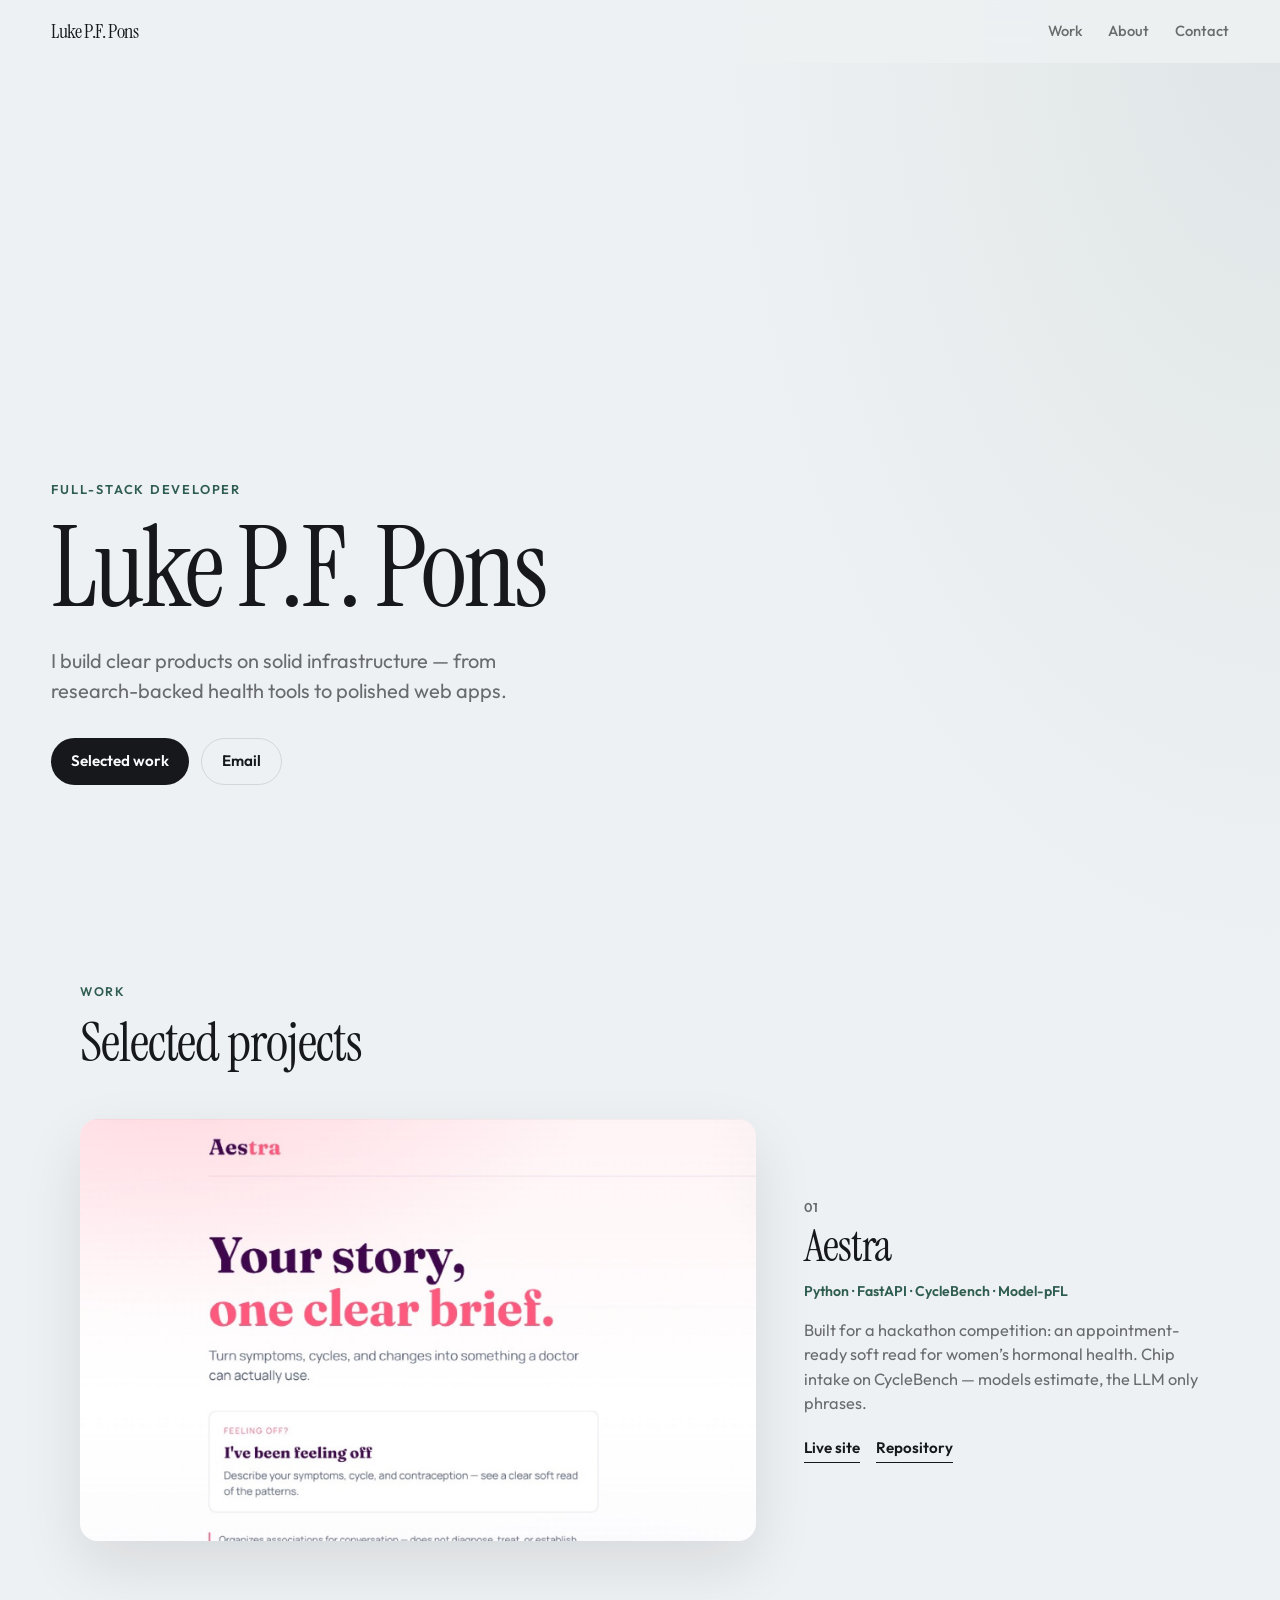
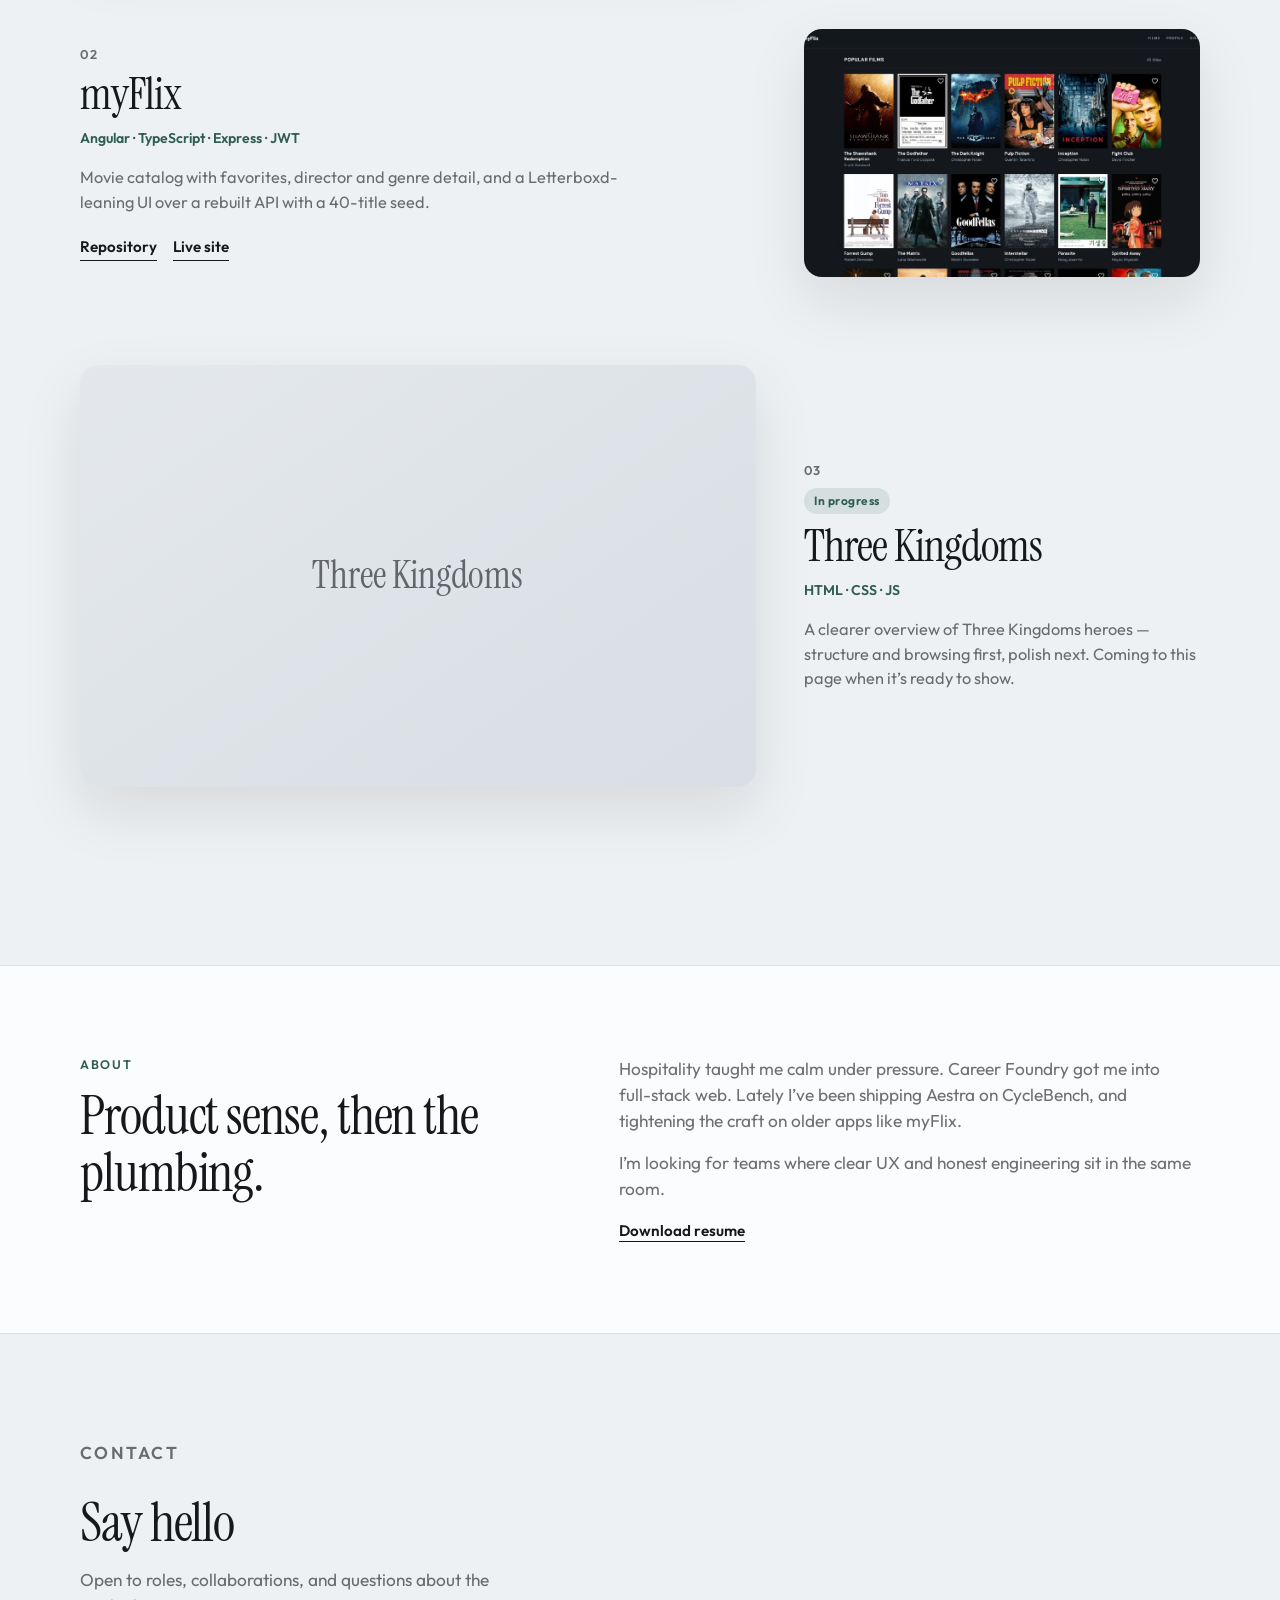
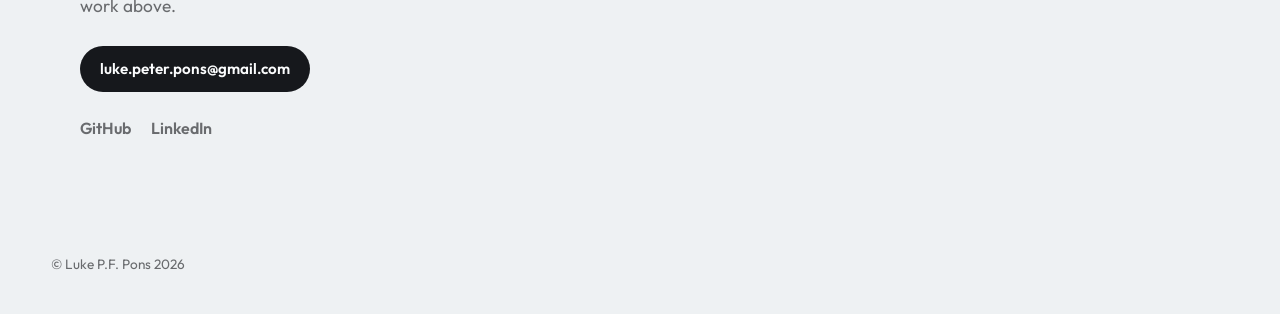
==== index.html @ 55c70a00 "Add link previews, drop private repo link and unused template files" ====
<!DOCTYPE html>
<html lang="en">
<head>
  <meta charset="utf-8" />
  <meta name="viewport" content="width=device-width, initial-scale=1" />
  <meta name="description" content="Luke P.F. Pons — full-stack developer. Selected work including Aestra and myFlix." />
  <meta name="author" content="Luke P.F. Pons" />
  <title>Luke P.F. Pons — Full-stack developer</title>
  <link rel="canonical" href="https://lukeferenc.github.io/myportfolio/" />
  <meta property="og:type" content="website" />
  <meta property="og:url" content="https://lukeferenc.github.io/myportfolio/" />
  <meta property="og:title" content="Luke P.F. Pons — Full-stack developer" />
  <meta property="og:description" content="Clear products on solid infrastructure. Selected work: Aestra and myFlix." />
  <meta property="og:image" content="https://lukeferenc.github.io/myportfolio/assets/img/aestra-home.jpg" />
  <meta name="twitter:card" content="summary_large_image" />
  <link rel="icon" type="image/svg+xml" href="assets/favicon.svg" />
  <link rel="preconnect" href="https://fonts.googleapis.com" />
  <link rel="preconnect" href="https://fonts.gstatic.com" crossorigin />
  <link href="https://fonts.googleapis.com/css2?family=Instrument+Serif:ital@0;1&family=Outfit:wght@400;500;600;700&display=swap" rel="stylesheet" />
  <link rel="stylesheet" href="css/site.css" />
</head>
<body>
  <a class="skip" href="#work">Skip to work</a>

  <header class="site-header">
    <a class="logo" href="#top">Luke P.F. Pons</a>
    <nav class="nav" aria-label="Primary">
      <a href="#work">Work</a>
      <a href="#about">About</a>
      <a href="#contact">Contact</a>
    </nav>
  </header>

  <main id="top">
    <section class="hero reveal">
      <p class="hero__eyebrow">Full-stack developer</p>
      <h1 class="hero__name">Luke P.F. Pons</h1>
      <p class="hero__lede">
        I build clear products on solid infrastructure —
        from research-backed health tools to polished web apps.
      </p>
      <div class="hero__actions">
        <a class="btn btn--solid" href="#work">Selected work</a>
        <a class="btn btn--ghost" href="mailto:luke.peter.pons@gmail.com">Email</a>
      </div>
    </section>

    <section class="work" id="work">
      <div class="section-head reveal">
        <p class="eyebrow">Work</p>
        <h2>Selected projects</h2>
      </div>

      <article class="project reveal" id="aestra">
        <a class="project__media" href="https://aestra-nw6b.onrender.com/" target="_blank" rel="noopener noreferrer">
          <img src="assets/img/aestra-home.jpg?v=3" alt="Aestra home — your story, one clear brief" width="1200" height="750" loading="lazy" decoding="async" />
        </a>
        <div class="project__body">
          <p class="project__index">01</p>
          <h3>Aestra</h3>
          <p class="project__stack">Python · FastAPI · CycleBench · Model-pFL</p>
          <p class="project__text">
            Built for a hackathon competition: an appointment-ready soft read
            for women’s hormonal health. Chip intake on CycleBench —
            models estimate, the LLM only phrases.
          </p>
          <div class="project__links">
            <a href="https://aestra-nw6b.onrender.com/" target="_blank" rel="noopener noreferrer">Live site</a>
            <a href="https://github.com/lukeferenc/Aestra" target="_blank" rel="noopener noreferrer">Repository</a>
          </div>
        </div>
      </article>

      <article class="project project--flip reveal" id="myflix">
        <a class="project__media" href="https://lukeferenc.github.io/myFlix-Angular-client2/" target="_blank" rel="noopener noreferrer">
          <img src="assets/img/myflix.png?v=4" alt="myFlix film catalog with poster grid" width="1200" height="750" loading="lazy" decoding="async" />
        </a>
        <div class="project__body">
          <p class="project__index">02</p>
          <h3>myFlix</h3>
          <p class="project__stack">Angular · TypeScript · Express · JWT</p>
          <p class="project__text">
            Movie catalog with favorites, director and genre detail, and a
            Letterboxd-leaning UI over a rebuilt API with a 40-title seed.
          </p>
          <div class="project__links">
            <a href="https://github.com/lukeferenc/myFlix-Angular-client2" target="_blank" rel="noopener noreferrer">Repository</a>
            <a href="https://lukeferenc.github.io/myFlix-Angular-client2/" target="_blank" rel="noopener noreferrer">Live site</a>
          </div>
        </div>
      </article>

      <article class="project reveal project--wip" id="threekingdoms">
        <div class="project__media project__media--placeholder" aria-hidden="true">
          <span>Three Kingdoms</span>
        </div>
        <div class="project__body">
          <p class="project__index">03</p>
          <p class="pill">In progress</p>
          <h3>Three Kingdoms</h3>
          <p class="project__stack">HTML · CSS · JS</p>
          <p class="project__text">
            A clearer overview of Three Kingdoms heroes — structure and browsing first,
            polish next. Coming to this page when it’s ready to show.
          </p>
        </div>
      </article>
    </section>

    <section class="about" id="about">
      <div class="about__grid reveal">
        <div>
          <p class="eyebrow">About</p>
          <h2>Product sense, then the plumbing.</h2>
        </div>
        <div class="about__copy">
          <p>
            Hospitality taught me calm under pressure. Career Foundry got me into full-stack web.
            Lately I’ve been shipping Aestra on CycleBench, and tightening the craft on older apps like myFlix.
          </p>
          <p>
            I’m looking for teams where clear UX and honest engineering sit in the same room.
          </p>
          <a class="text-link" href="assets/Resume.pdf" download="Luke-Pons-Resume.pdf">Download resume</a>
        </div>
      </div>
    </section>

    <section class="contact" id="contact">
      <div class="contact__inner reveal">
        <p class="eyebrow">Contact</p>
        <h2>Say hello</h2>
        <p>Open to roles, collaborations, and questions about the work above.</p>
        <a class="btn btn--solid" href="mailto:luke.peter.pons@gmail.com">luke.peter.pons@gmail.com</a>
        <div class="contact__social">
          <a href="https://github.com/lukeferenc" target="_blank" rel="noopener noreferrer">GitHub</a>
          <a href="https://www.linkedin.com/in/luke-pons-850216206" target="_blank" rel="noopener noreferrer">LinkedIn</a>
        </div>
      </div>
    </section>
  </main>

  <footer class="site-footer">
    <span>© Luke P.F. Pons 2026</span>
  </footer>

  <script src="js/site.js"></script>
</body>
</html>
---- css/site.css ----
:root {
  --bg: #eef1f3;
  --bg-deep: #e4e8ec;
  --ink: #16181c;
  --muted: rgba(22, 24, 28, 0.62);
  --line: rgba(22, 24, 28, 0.12);
  --accent: #2f5d50;
  --accent-soft: rgba(47, 93, 80, 0.12);
  --white: #fbfcfd;
  --shadow: 0 24px 60px rgba(22, 24, 28, 0.1);
  --font-display: "Instrument Serif", Georgia, serif;
  --font-body: "Outfit", system-ui, sans-serif;
  --pad: clamp(1.25rem, 4vw, 3.5rem);
  --max: 1120px;
  --ease: cubic-bezier(0.22, 1, 0.36, 1);
}

*,
*::before,
*::after {
  box-sizing: border-box;
}

html {
  scroll-behavior: smooth;
}

body {
  margin: 0;
  font-family: var(--font-body);
  color: var(--ink);
  background:
    radial-gradient(ellipse 80% 50% at 100% 0%, rgba(47, 93, 80, 0.08), transparent 55%),
    var(--bg);
  line-height: 1.5;
  -webkit-font-smoothing: antialiased;
}

img {
  max-width: 100%;
  display: block;
}

a {
  color: inherit;
}

.skip {
  position: absolute;
  left: -999px;
  top: 0;
  background: var(--ink);
  color: var(--white);
  padding: 0.5rem 0.75rem;
  z-index: 100;
}

.skip:focus {
  left: 0.75rem;
  top: 0.75rem;
}

.site-header {
  position: sticky;
  top: 0;
  z-index: 50;
  display: flex;
  align-items: center;
  justify-content: space-between;
  gap: 1rem;
  padding: 1rem var(--pad);
  background: color-mix(in srgb, var(--bg) 86%, transparent);
  backdrop-filter: blur(12px);
  border-bottom: 1px solid transparent;
  transition: border-color 0.3s var(--ease);
}

.site-header.is-scrolled {
  border-bottom-color: var(--line);
}

.logo {
  font-family: var(--font-display);
  font-size: 1.25rem;
  text-decoration: none;
  letter-spacing: -0.02em;
}

.nav {
  display: flex;
  gap: clamp(0.9rem, 2.5vw, 1.6rem);
}

.nav a {
  text-decoration: none;
  font-size: 0.92rem;
  font-weight: 500;
  color: var(--muted);
  transition: color 0.2s ease;
}

.nav a:hover {
  color: var(--ink);
}

.hero {
  min-height: calc(100vh - 70px);
  display: flex;
  flex-direction: column;
  justify-content: flex-end;
  padding: 4rem var(--pad) clamp(4rem, 12vh, 7rem);
  max-width: calc(var(--max) + 2 * var(--pad));
}

.eyebrow {
  margin: 0 0 0.75rem;
  font-size: 0.78rem;
  font-weight: 600;
  letter-spacing: 0.14em;
  text-transform: uppercase;
  color: var(--accent);
}

.hero__eyebrow {
  margin: 0 0 1rem;
  font-size: 0.8rem;
  font-weight: 600;
  letter-spacing: 0.14em;
  text-transform: uppercase;
  color: var(--accent);
}

.hero__name {
  margin: 0;
  font-family: var(--font-display);
  font-weight: 400;
  font-size: clamp(3.4rem, 11vw, 7rem);
  line-height: 0.95;
  letter-spacing: -0.03em;
}

.hero__lede {
  margin: 1.5rem 0 0;
  max-width: 32rem;
  font-size: clamp(1.05rem, 2.2vw, 1.25rem);
  color: var(--muted);
}

.hero__actions {
  display: flex;
  flex-wrap: wrap;
  gap: 0.75rem;
  margin-top: 2rem;
}

.btn {
  display: inline-flex;
  align-items: center;
  justify-content: center;
  min-height: 2.75rem;
  padding: 0.7rem 1.25rem;
  border-radius: 999px;
  text-decoration: none;
  font-size: 0.95rem;
  font-weight: 600;
  transition: transform 0.25s var(--ease), background 0.25s ease, color 0.25s ease, border-color 0.25s ease;
}

.btn:hover {
  transform: translateY(-2px);
}

.btn--solid {
  background: var(--ink);
  color: var(--white);
}

.btn--solid:hover {
  background: var(--accent);
}

.btn--ghost {
  border: 1px solid var(--line);
  background: transparent;
  color: var(--ink);
}

.btn--ghost:hover {
  border-color: var(--ink);
}

.work,
.about,
.contact {
  padding: clamp(4rem, 10vh, 7rem) var(--pad);
}

.section-head {
  max-width: var(--max);
  margin: 0 auto 3rem;
}

.section-head h2,
.about h2,
.contact h2 {
  margin: 0;
  font-family: var(--font-display);
  font-weight: 400;
  font-size: clamp(2.2rem, 5vw, 3.4rem);
  letter-spacing: -0.02em;
  line-height: 1.05;
}

.project {
  max-width: var(--max);
  margin: 0 auto 5.5rem;
  display: grid;
  gap: 1.75rem;
}

@media (min-width: 900px) {
  .project {
    grid-template-columns: 1.45fr 0.85fr;
    align-items: center;
    gap: 3rem;
  }

  .project--flip .project__media {
    order: 2;
  }

  .project--flip .project__body {
    order: 1;
  }
}

.project__media {
  display: block;
  overflow: hidden;
  border-radius: 18px;
  background: var(--bg-deep);
  box-shadow: var(--shadow);
  text-decoration: none;
  aspect-ratio: 16 / 10;
}

.project__media img {
  width: 100%;
  height: 100%;
  display: block;
  object-fit: cover;
  object-position: top center;
  transition: transform 0.7s var(--ease);
}

#aestra .project__media {
  background: #f7f2f4;
}

#aestra .project__media img {
  object-position: center top;
}

#myflix .project__media img {
  object-position: top center;
}

.project__media:hover img {
  transform: scale(1.03);
}

.project__media--placeholder {
  aspect-ratio: 16 / 10;
  display: grid;
  place-items: center;
  background:
    linear-gradient(145deg, var(--bg-deep), #d8dee4);
  color: var(--muted);
  font-family: var(--font-display);
  font-size: clamp(1.6rem, 4vw, 2.4rem);
}

.project__index {
  margin: 0 0 0.4rem;
  font-size: 0.8rem;
  font-weight: 600;
  letter-spacing: 0.12em;
  color: var(--muted);
}

.project__body h3 {
  margin: 0;
  font-family: var(--font-display);
  font-size: clamp(2rem, 4vw, 2.8rem);
  font-weight: 400;
  letter-spacing: -0.02em;
  line-height: 1.05;
}

.project__stack {
  margin: 0.65rem 0 0;
  font-size: 0.88rem;
  font-weight: 600;
  color: var(--accent);
}

.project__text {
  margin: 1rem 0 0;
  color: var(--muted);
  max-width: 34rem;
  font-size: 1.02rem;
}

.project__links {
  display: flex;
  flex-wrap: wrap;
  gap: 1rem;
  margin-top: 1.35rem;
}

.project__links a,
.text-link {
  font-weight: 600;
  font-size: 0.95rem;
  text-decoration: none;
  border-bottom: 1px solid currentColor;
  padding-bottom: 0.1rem;
  color: var(--ink);
  transition: color 0.2s ease;
}

.project__links a:hover,
.text-link:hover {
  color: var(--accent);
}

.pill {
  display: inline-block;
  margin: 0 0 0.55rem;
  padding: 0.25rem 0.65rem;
  border-radius: 999px;
  background: var(--accent-soft);
  color: var(--accent);
  font-size: 0.75rem;
  font-weight: 650;
  letter-spacing: 0.04em;
}

.about {
  background: var(--white);
  border-top: 1px solid var(--line);
  border-bottom: 1px solid var(--line);
}

.about__grid {
  max-width: var(--max);
  margin: 0 auto;
  display: grid;
  gap: 1.75rem;
}

@media (min-width: 800px) {
  .about__grid {
    grid-template-columns: 0.9fr 1.1fr;
    gap: 4rem;
    align-items: start;
  }
}

.about__copy p {
  margin: 0 0 1rem;
  color: var(--muted);
  font-size: 1.08rem;
  max-width: 36rem;
}

.contact__inner {
  max-width: var(--max);
  margin: 0 auto;
}

.contact p {
  margin: 1rem 0 1.75rem;
  color: var(--muted);
  max-width: 28rem;
  font-size: 1.08rem;
}

.contact .btn {
  margin-bottom: 1.5rem;
}

.contact__social {
  display: flex;
  gap: 1.25rem;
}

.contact__social a {
  text-decoration: none;
  font-weight: 600;
  color: var(--muted);
}

.contact__social a:hover {
  color: var(--ink);
}

.site-footer {
  padding: 1.5rem var(--pad) 2.5rem;
  color: var(--muted);
  font-size: 0.85rem;
}

.reveal {
  opacity: 0;
  transform: translateY(22px);
  transition: opacity 0.8s var(--ease), transform 0.8s var(--ease);
}

.reveal.is-in {
  opacity: 1;
  transform: none;
}

@media (prefers-reduced-motion: reduce) {
  html {
    scroll-behavior: auto;
  }

  .reveal {
    opacity: 1;
    transform: none;
    transition: none;
  }

  .btn:hover,
  .project__media img {
    transform: none;
  }
}

@media (max-width: 420px) {
  .site-header {
    padding-inline: 1rem;
  }

  .logo {
    font-size: 1.1rem;
  }

  .nav {
    gap: 0.85rem;
  }

  .nav a {
    font-size: 0.85rem;
  }
}
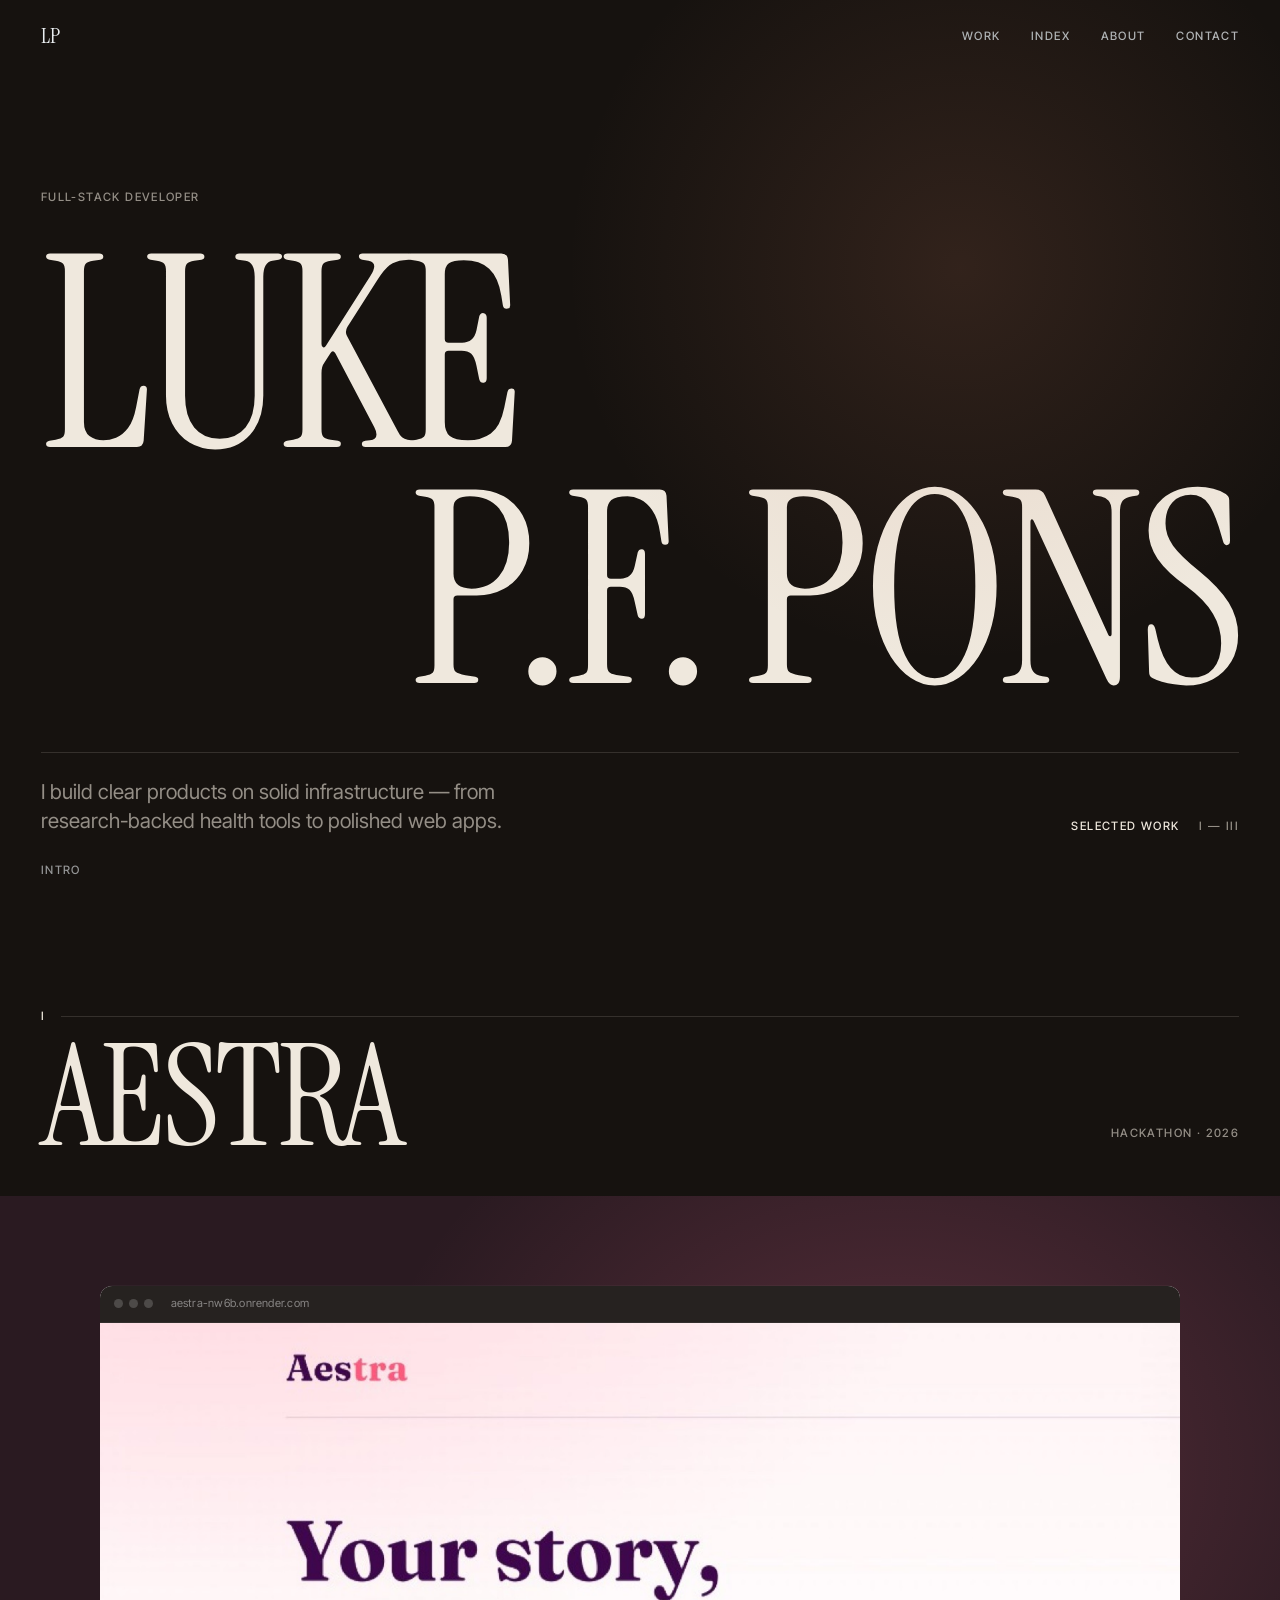
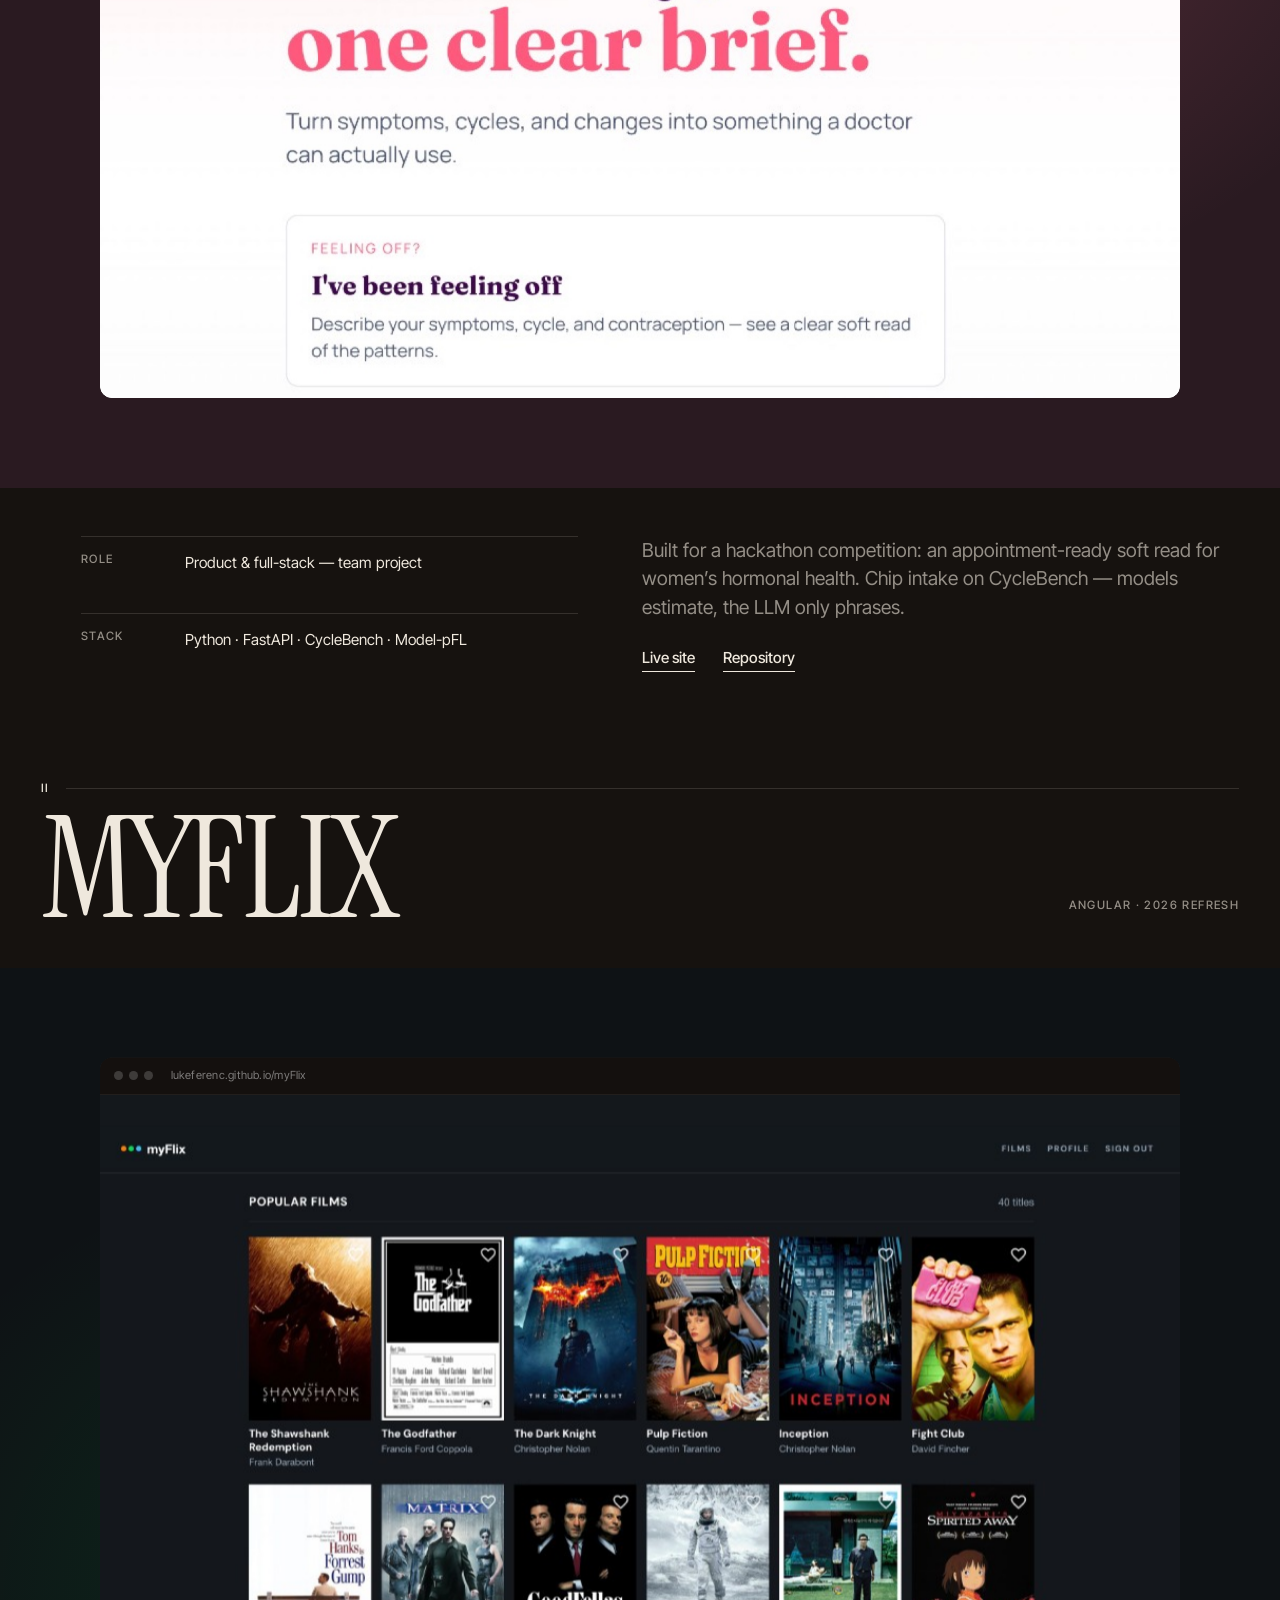
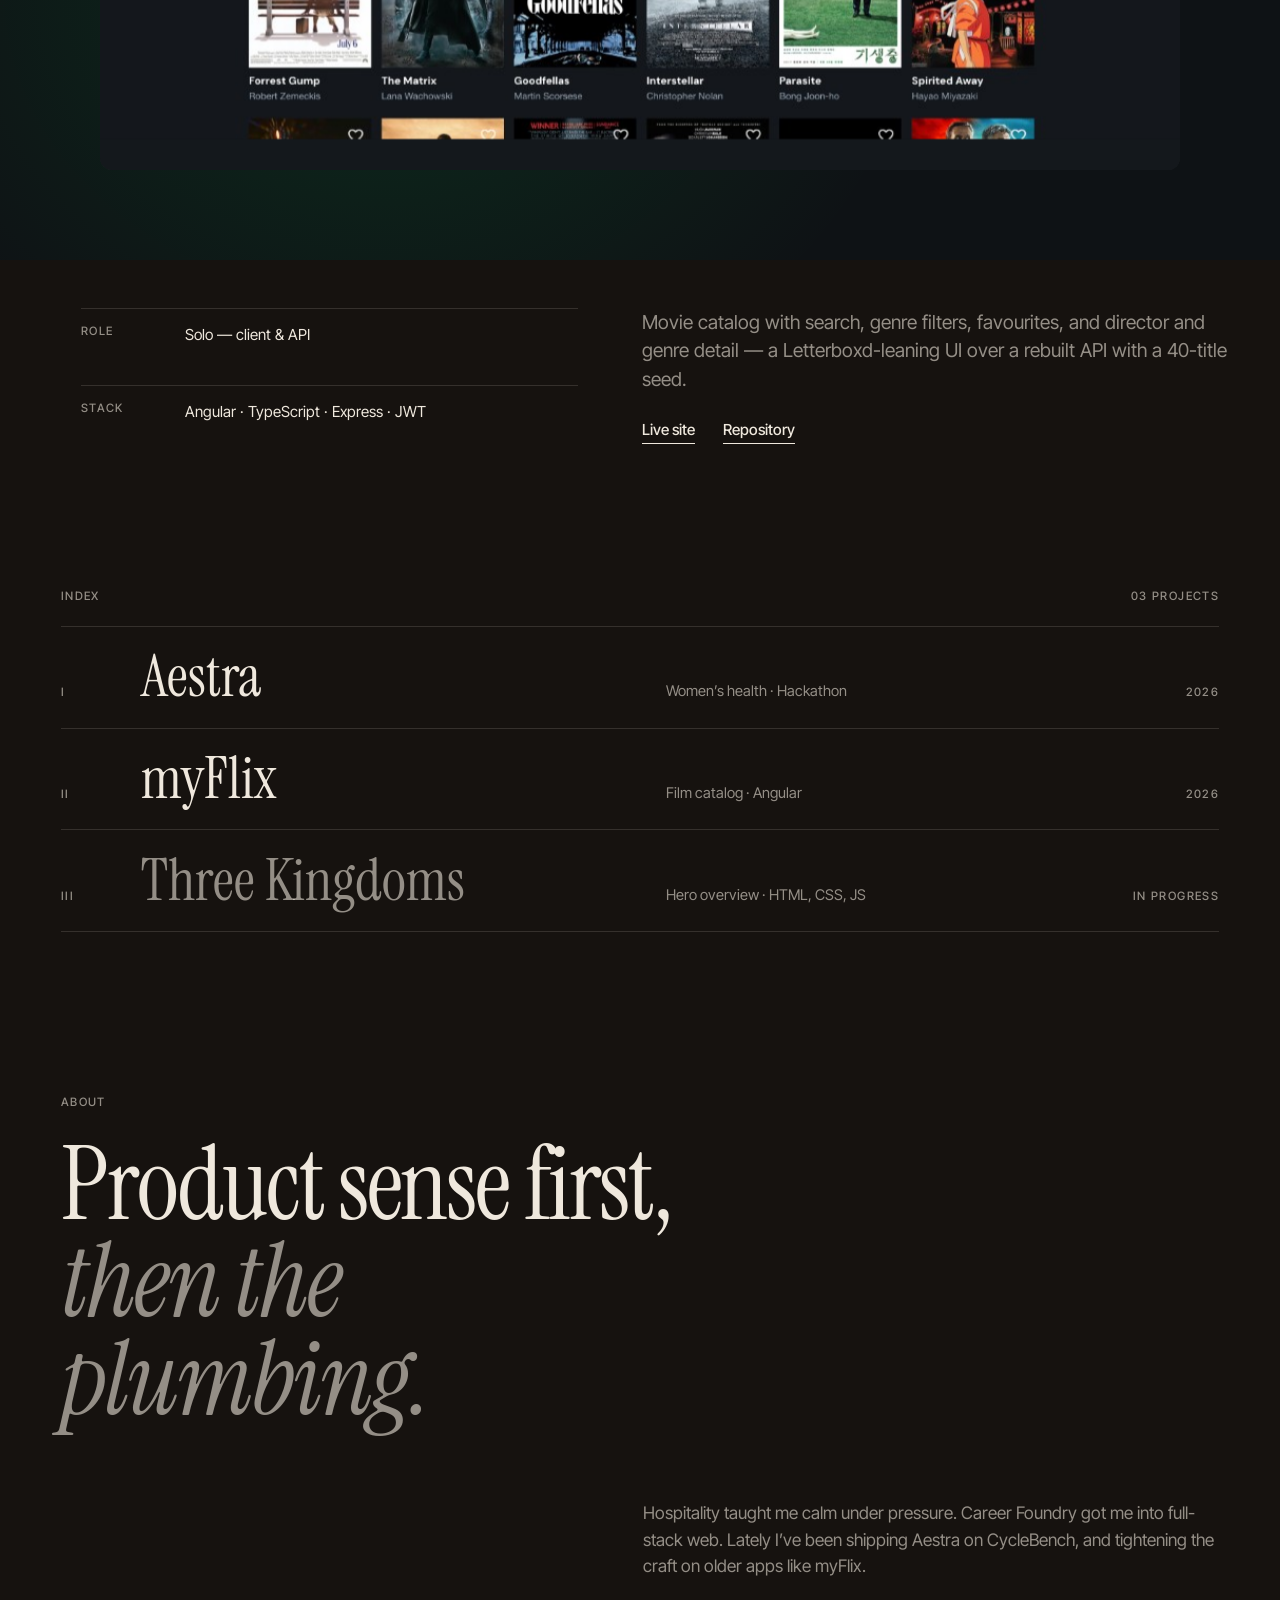
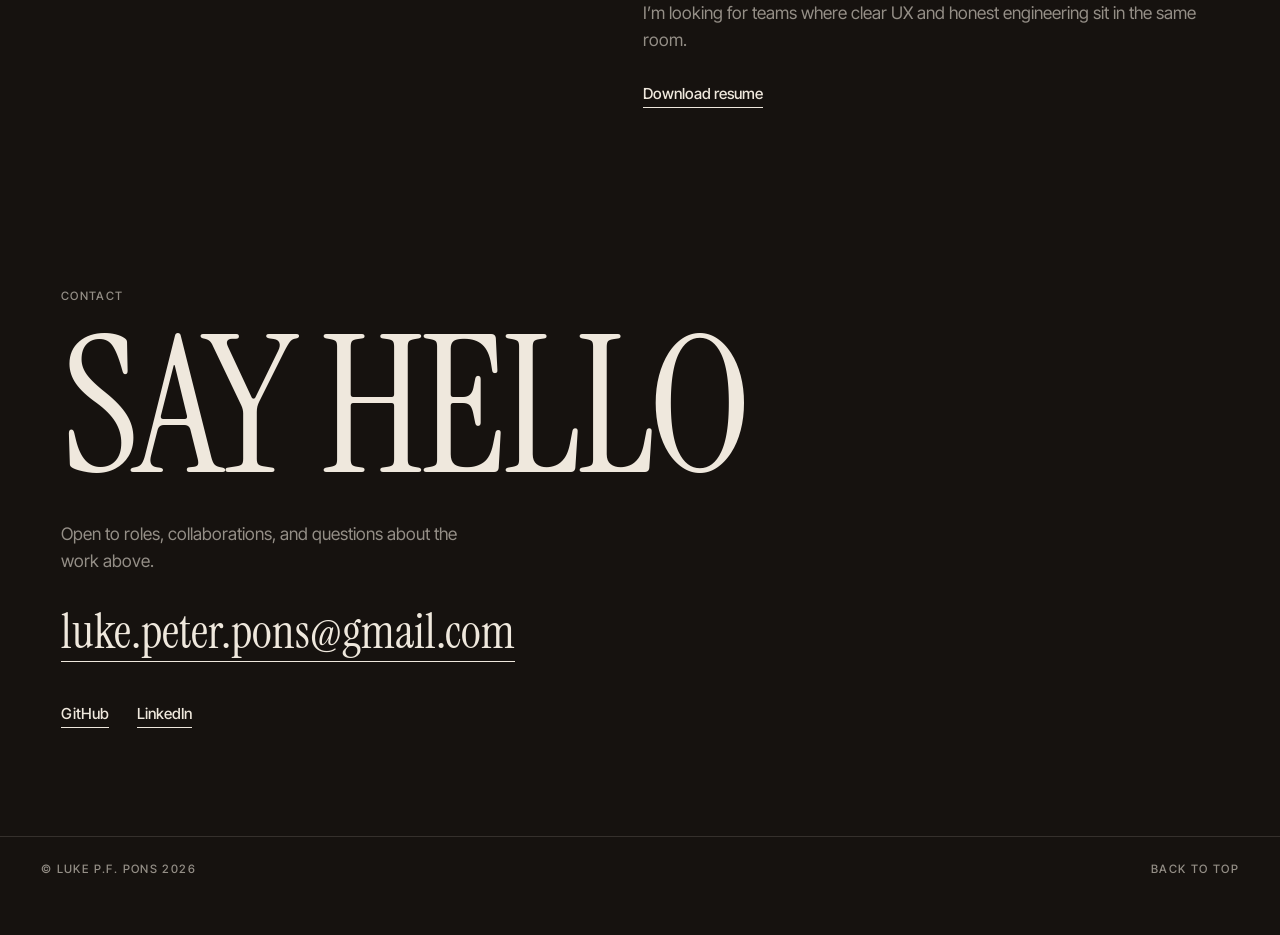
==== commit 71639d1e: "Redesign portfolio: dark editorial layout, full-bleed project panels, index with previews" ====
--- a/index.html
+++ b/index.html
@@ -5,6 +5,7 @@
   <meta name="viewport" content="width=device-width, initial-scale=1" />
   <meta name="description" content="Luke P.F. Pons — full-stack developer. Selected work including Aestra and myFlix." />
   <meta name="author" content="Luke P.F. Pons" />
+  <meta name="theme-color" content="#16120f" />
   <title>Luke P.F. Pons — Full-stack developer</title>
   <link rel="canonical" href="https://lukeferenc.github.io/myportfolio/" />
   <meta property="og:type" content="website" />
@@ -16,134 +17,187 @@
   <link rel="icon" type="image/svg+xml" href="assets/favicon.svg" />
   <link rel="preconnect" href="https://fonts.googleapis.com" />
   <link rel="preconnect" href="https://fonts.gstatic.com" crossorigin />
-  <link href="https://fonts.googleapis.com/css2?family=Instrument+Serif:ital@0;1&family=Outfit:wght@400;500;600;700&display=swap" rel="stylesheet" />
-  <link rel="stylesheet" href="css/site.css" />
+  <link href="https://fonts.googleapis.com/css2?family=Instrument+Serif:ital@0;1&family=Inter+Tight:wght@400;500;600&display=swap" rel="stylesheet" />
+  <link rel="stylesheet" href="css/site.css?v=6" />
+  <script>document.documentElement.classList.add("js");</script>
 </head>
 <body>
   <a class="skip" href="#work">Skip to work</a>
 
-  <header class="site-header">
-    <a class="logo" href="#top">Luke P.F. Pons</a>
-    <nav class="nav" aria-label="Primary">
+  <div class="loader" aria-hidden="true"><span class="loader__line"></span></div>
+
+  <header class="chrome">
+    <a class="chrome__mark" href="#top" aria-label="Luke P.F. Pons — back to top">LP</a>
+    <nav class="chrome__nav" aria-label="Primary">
       <a href="#work">Work</a>
+      <a href="#index">Index</a>
       <a href="#about">About</a>
       <a href="#contact">Contact</a>
     </nav>
   </header>
 
-  <main id="top">
-    <section class="hero reveal">
-      <p class="hero__eyebrow">Full-stack developer</p>
-      <h1 class="hero__name">Luke P.F. Pons</h1>
-      <p class="hero__lede">
-        I build clear products on solid infrastructure —
-        from research-backed health tools to polished web apps.
-      </p>
-      <div class="hero__actions">
-        <a class="btn btn--solid" href="#work">Selected work</a>
-        <a class="btn btn--ghost" href="mailto:luke.peter.pons@gmail.com">Email</a>
-      </div>
-    </section>
-
-    <section class="work" id="work">
-      <div class="section-head reveal">
-        <p class="eyebrow">Work</p>
-        <h2>Selected projects</h2>
-      </div>
-
-      <article class="project reveal" id="aestra">
-        <a class="project__media" href="https://aestra-nw6b.onrender.com/" target="_blank" rel="noopener noreferrer">
-          <img src="assets/img/aestra-home.jpg?v=3" alt="Aestra home — your story, one clear brief" width="1200" height="750" loading="lazy" decoding="async" />
+  <p class="chrome__section" aria-hidden="true"><span data-section-label>Intro</span></p>
+
+  <main>
+    <section class="hero" id="top" data-section="Intro">
+      <p class="hero__kicker label">Full-stack developer</p>
+      <h1 class="hero__title" aria-label="Luke P.F. Pons">
+        <span class="hero__line"><span>Luke</span></span>
+        <span class="hero__line hero__line--right"><span>P.F. Pons</span></span>
+      </h1>
+      <div class="hero__foot">
+        <p class="hero__lede">
+          I build clear products on solid infrastructure — from research-backed
+          health tools to polished web apps.
+        </p>
+        <a class="hero__cue label" href="#work">Selected work <span aria-hidden="true">I — III</span></a>
+      </div>
+    </section>
+
+    <section class="work" id="work" data-section="Work">
+      <article class="case case--aestra" id="aestra">
+        <header class="case__head reveal">
+          <span class="case__num label">I</span>
+          <h2 class="case__title">Aestra</h2>
+          <span class="case__tag label">Hackathon · 2026</span>
+        </header>
+
+        <a class="case__stage" href="https://aestra-nw6b.onrender.com/" target="_blank" rel="noopener noreferrer" data-cursor="Visit live">
+          <div class="case__frame reveal-frame">
+            <div class="case__bar" aria-hidden="true"><i></i><i></i><i></i><span>aestra-nw6b.onrender.com</span></div>
+            <div class="case__shot">
+              <img src="assets/img/aestra-home.jpg?v=3" alt="Aestra home — your story, one clear brief" width="1600" height="1247" loading="lazy" decoding="async" data-parallax />
+            </div>
+          </div>
         </a>
-        <div class="project__body">
-          <p class="project__index">01</p>
-          <h3>Aestra</h3>
-          <p class="project__stack">Python · FastAPI · CycleBench · Model-pFL</p>
-          <p class="project__text">
-            Built for a hackathon competition: an appointment-ready soft read
-            for women’s hormonal health. Chip intake on CycleBench —
-            models estimate, the LLM only phrases.
-          </p>
-          <div class="project__links">
-            <a href="https://aestra-nw6b.onrender.com/" target="_blank" rel="noopener noreferrer">Live site</a>
-            <a href="https://github.com/lukeferenc/Aestra" target="_blank" rel="noopener noreferrer">Repository</a>
+
+        <div class="case__info reveal">
+          <dl class="case__meta">
+            <div><dt class="label">Role</dt><dd>Product &amp; full-stack — team project</dd></div>
+            <div><dt class="label">Stack</dt><dd>Python · FastAPI · CycleBench · Model-pFL</dd></div>
+          </dl>
+          <div class="case__copy">
+            <p>
+              Built for a hackathon competition: an appointment-ready soft read
+              for women’s hormonal health. Chip intake on CycleBench —
+              models estimate, the LLM only phrases.
+            </p>
+            <div class="case__links">
+              <a class="link" href="https://aestra-nw6b.onrender.com/" target="_blank" rel="noopener noreferrer">Live site</a>
+              <a class="link" href="https://github.com/lukeferenc/Aestra" target="_blank" rel="noopener noreferrer">Repository</a>
+            </div>
           </div>
         </div>
       </article>
 
-      <article class="project project--flip reveal" id="myflix">
-        <a class="project__media" href="https://lukeferenc.github.io/myFlix-Angular-client2/" target="_blank" rel="noopener noreferrer">
-          <img src="assets/img/myflix.png?v=4" alt="myFlix film catalog with poster grid" width="1200" height="750" loading="lazy" decoding="async" />
+      <article class="case case--myflix" id="myflix">
+        <header class="case__head reveal">
+          <span class="case__num label">II</span>
+          <h2 class="case__title">myFlix</h2>
+          <span class="case__tag label">Angular · 2026 refresh</span>
+        </header>
+
+        <a class="case__stage" href="https://lukeferenc.github.io/myFlix-Angular-client2/" target="_blank" rel="noopener noreferrer" data-cursor="Visit live">
+          <div class="case__frame reveal-frame">
+            <div class="case__bar" aria-hidden="true"><i></i><i></i><i></i><span>lukeferenc.github.io/myFlix</span></div>
+            <div class="case__shot">
+              <img src="assets/img/myflix.png?v=4" alt="myFlix film catalog with poster grid" width="1024" height="581" loading="lazy" decoding="async" data-parallax />
+            </div>
+          </div>
         </a>
-        <div class="project__body">
-          <p class="project__index">02</p>
-          <h3>myFlix</h3>
-          <p class="project__stack">Angular · TypeScript · Express · JWT</p>
-          <p class="project__text">
-            Movie catalog with favorites, director and genre detail, and a
-            Letterboxd-leaning UI over a rebuilt API with a 40-title seed.
-          </p>
-          <div class="project__links">
-            <a href="https://github.com/lukeferenc/myFlix-Angular-client2" target="_blank" rel="noopener noreferrer">Repository</a>
-            <a href="https://lukeferenc.github.io/myFlix-Angular-client2/" target="_blank" rel="noopener noreferrer">Live site</a>
+
+        <div class="case__info reveal">
+          <dl class="case__meta">
+            <div><dt class="label">Role</dt><dd>Solo — client &amp; API</dd></div>
+            <div><dt class="label">Stack</dt><dd>Angular · TypeScript · Express · JWT</dd></div>
+          </dl>
+          <div class="case__copy">
+            <p>
+              Movie catalog with search, genre filters, favourites, and director
+              and genre detail — a Letterboxd-leaning UI over a rebuilt API with
+              a 40-title seed.
+            </p>
+            <div class="case__links">
+              <a class="link" href="https://lukeferenc.github.io/myFlix-Angular-client2/" target="_blank" rel="noopener noreferrer">Live site</a>
+              <a class="link" href="https://github.com/lukeferenc/myFlix-Angular-client2" target="_blank" rel="noopener noreferrer">Repository</a>
+            </div>
           </div>
         </div>
       </article>
-
-      <article class="project reveal project--wip" id="threekingdoms">
-        <div class="project__media project__media--placeholder" aria-hidden="true">
-          <span>Three Kingdoms</span>
-        </div>
-        <div class="project__body">
-          <p class="project__index">03</p>
-          <p class="pill">In progress</p>
-          <h3>Three Kingdoms</h3>
-          <p class="project__stack">HTML · CSS · JS</p>
-          <p class="project__text">
-            A clearer overview of Three Kingdoms heroes — structure and browsing first,
-            polish next. Coming to this page when it’s ready to show.
-          </p>
-        </div>
-      </article>
-    </section>
-
-    <section class="about" id="about">
+    </section>
+
+    <section class="index" id="index" data-section="Index">
+      <div class="index__head reveal">
+        <p class="label">Index</p>
+        <p class="index__count label">03 projects</p>
+      </div>
+      <ol class="index__list">
+        <li class="reveal">
+          <a class="index__row" href="#aestra" data-preview="assets/img/aestra-home.jpg?v=3">
+            <span class="index__num label">I</span>
+            <span class="index__name">Aestra</span>
+            <span class="index__type">Women’s health · Hackathon</span>
+            <span class="index__year label">2026</span>
+          </a>
+        </li>
+        <li class="reveal">
+          <a class="index__row" href="#myflix" data-preview="assets/img/myflix.png?v=4">
+            <span class="index__num label">II</span>
+            <span class="index__name">myFlix</span>
+            <span class="index__type">Film catalog · Angular</span>
+            <span class="index__year label">2026</span>
+          </a>
+        </li>
+        <li class="reveal">
+          <div class="index__row index__row--soon">
+            <span class="index__num label">III</span>
+            <span class="index__name">Three Kingdoms</span>
+            <span class="index__type">Hero overview · HTML, CSS, JS</span>
+            <span class="index__year label">In progress</span>
+          </div>
+        </li>
+      </ol>
+      <div class="index__preview" aria-hidden="true"><img alt="" /></div>
+    </section>
+
+    <section class="about" id="about" data-section="About">
+      <p class="label reveal">About</p>
+      <h2 class="about__statement reveal">
+        Product sense first, <em>then the plumbing.</em>
+      </h2>
       <div class="about__grid reveal">
-        <div>
-          <p class="eyebrow">About</p>
-          <h2>Product sense, then the plumbing.</h2>
-        </div>
-        <div class="about__copy">
-          <p>
-            Hospitality taught me calm under pressure. Career Foundry got me into full-stack web.
-            Lately I’ve been shipping Aestra on CycleBench, and tightening the craft on older apps like myFlix.
-          </p>
-          <p>
-            I’m looking for teams where clear UX and honest engineering sit in the same room.
-          </p>
-          <a class="text-link" href="assets/Resume.pdf" download="Luke-Pons-Resume.pdf">Download resume</a>
-        </div>
-      </div>
-    </section>
-
-    <section class="contact" id="contact">
-      <div class="contact__inner reveal">
-        <p class="eyebrow">Contact</p>
-        <h2>Say hello</h2>
-        <p>Open to roles, collaborations, and questions about the work above.</p>
-        <a class="btn btn--solid" href="mailto:luke.peter.pons@gmail.com">luke.peter.pons@gmail.com</a>
-        <div class="contact__social">
-          <a href="https://github.com/lukeferenc" target="_blank" rel="noopener noreferrer">GitHub</a>
-          <a href="https://www.linkedin.com/in/luke-pons-850216206" target="_blank" rel="noopener noreferrer">LinkedIn</a>
-        </div>
+        <p>
+          Hospitality taught me calm under pressure. Career Foundry got me into
+          full-stack web. Lately I’ve been shipping Aestra on CycleBench, and
+          tightening the craft on older apps like myFlix.
+        </p>
+        <p>
+          I’m looking for teams where clear UX and honest engineering sit in
+          the same room.
+        </p>
+        <a class="link" href="assets/Resume.pdf" download="Luke-Pons-Resume.pdf">Download resume</a>
+      </div>
+    </section>
+
+    <section class="contact" id="contact" data-section="Contact">
+      <p class="label reveal">Contact</p>
+      <h2 class="contact__title reveal">Say hello</h2>
+      <p class="contact__note reveal">Open to roles, collaborations, and questions about the work above.</p>
+      <a class="contact__mail reveal" href="mailto:luke.peter.pons@gmail.com">luke.peter.pons@gmail.com</a>
+      <div class="contact__social reveal">
+        <a class="link" href="https://github.com/lukeferenc" target="_blank" rel="noopener noreferrer">GitHub</a>
+        <a class="link" href="https://www.linkedin.com/in/luke-pons-850216206" target="_blank" rel="noopener noreferrer">LinkedIn</a>
       </div>
     </section>
   </main>
 
   <footer class="site-footer">
-    <span>© Luke P.F. Pons 2026</span>
+    <span class="label">© Luke P.F. Pons 2026</span>
+    <a class="label" href="#top">Back to top</a>
   </footer>
 
-  <script src="js/site.js"></script>
+  <div class="cursor" aria-hidden="true"><span></span></div>
+
+  <script src="js/site.js?v=6"></script>
 </body>
 </html>
--- a/css/site.css
+++ b/css/site.css
@@ -1,18 +1,15 @@
 :root {
-  --bg: #eef1f3;
-  --bg-deep: #e4e8ec;
-  --ink: #16181c;
-  --muted: rgba(22, 24, 28, 0.62);
-  --line: rgba(22, 24, 28, 0.12);
-  --accent: #2f5d50;
-  --accent-soft: rgba(47, 93, 80, 0.12);
-  --white: #fbfcfd;
-  --shadow: 0 24px 60px rgba(22, 24, 28, 0.1);
-  --font-display: "Instrument Serif", Georgia, serif;
-  --font-body: "Outfit", system-ui, sans-serif;
-  --pad: clamp(1.25rem, 4vw, 3.5rem);
-  --max: 1120px;
+  --bg: #16120f;
+  --bg-raise: #1f1a16;
+  --ink: #efe8dd;
+  --muted: rgba(239, 232, 221, 0.58);
+  --faint: rgba(239, 232, 221, 0.14);
+  --font-display: "Instrument Serif", "Times New Roman", serif;
+  --font-ui: "Inter Tight", "Helvetica Neue", Arial, sans-serif;
+  --pad: clamp(1.25rem, 3.2vw, 3rem);
+  --max: 1240px;
   --ease: cubic-bezier(0.22, 1, 0.36, 1);
+  --ease-in-out: cubic-bezier(0.65, 0, 0.35, 1);
 }
 
 *,
@@ -23,36 +20,67 @@
 
 html {
   scroll-behavior: smooth;
+  background: var(--bg);
 }
 
 body {
   margin: 0;
-  font-family: var(--font-body);
+  font-family: var(--font-ui);
+  font-size: 16px;
+  line-height: 1.55;
   color: var(--ink);
-  background:
-    radial-gradient(ellipse 80% 50% at 100% 0%, rgba(47, 93, 80, 0.08), transparent 55%),
-    var(--bg);
-  line-height: 1.5;
+  background: var(--bg);
   -webkit-font-smoothing: antialiased;
+  text-rendering: optimizeLegibility;
+}
+
+::selection {
+  background: var(--ink);
+  color: var(--bg);
 }
 
 img {
+  display: block;
   max-width: 100%;
-  display: block;
 }
 
 a {
   color: inherit;
+  text-decoration: none;
+}
+
+.label {
+  margin: 0;
+  font-family: var(--font-ui);
+  font-size: 0.72rem;
+  font-weight: 500;
+  letter-spacing: 0.12em;
+  text-transform: uppercase;
+  color: var(--muted);
+}
+
+.link {
+  position: relative;
+  font-weight: 500;
+  font-size: 0.95rem;
+  padding-bottom: 0.15rem;
+  background: linear-gradient(currentColor, currentColor) left bottom / 100% 1px no-repeat;
+  transition: background-size 0.5s var(--ease), color 0.3s ease;
+}
+
+.link:hover {
+  background-size: 0% 1px;
+  background-position: right bottom;
 }
 
 .skip {
   position: absolute;
   left: -999px;
   top: 0;
+  z-index: 200;
+  padding: 0.5rem 0.75rem;
   background: var(--ink);
-  color: var(--white);
-  padding: 0.5rem 0.75rem;
-  z-index: 100;
+  color: var(--bg);
 }
 
 .skip:focus {
@@ -60,366 +88,668 @@
   top: 0.75rem;
 }
 
-.site-header {
-  position: sticky;
-  top: 0;
-  z-index: 50;
+:focus-visible {
+  outline: 1px solid var(--ink);
+  outline-offset: 4px;
+}
+
+/* Loader */
+
+.loader {
+  display: none;
+}
+
+.js .loader {
+  position: fixed;
+  inset: 0;
+  z-index: 150;
+  display: grid;
+  place-items: center;
+  background: var(--bg);
+  transition: opacity 0.6s var(--ease), visibility 0.6s;
+}
+
+.loader__line {
+  width: min(32vw, 320px);
+  height: 1px;
+  background: var(--ink);
+  transform: scaleX(0);
+  transform-origin: left;
+  animation: loader-line 0.9s var(--ease-in-out) forwards;
+}
+
+@keyframes loader-line {
+  to { transform: scaleX(1); }
+}
+
+.is-ready .loader {
+  opacity: 0;
+  visibility: hidden;
+}
+
+/* Chrome */
+
+.chrome {
+  position: fixed;
+  inset: 0 0 auto;
+  z-index: 100;
   display: flex;
   align-items: center;
   justify-content: space-between;
-  gap: 1rem;
-  padding: 1rem var(--pad);
-  background: color-mix(in srgb, var(--bg) 86%, transparent);
-  backdrop-filter: blur(12px);
-  border-bottom: 1px solid transparent;
-  transition: border-color 0.3s var(--ease);
-}
-
-.site-header.is-scrolled {
-  border-bottom-color: var(--line);
-}
-
-.logo {
+  padding: 1.25rem var(--pad);
+  mix-blend-mode: difference;
+  color: #fff;
+  pointer-events: none;
+}
+
+.chrome a {
+  pointer-events: auto;
+}
+
+.chrome__mark {
   font-family: var(--font-display);
-  font-size: 1.25rem;
-  text-decoration: none;
-  letter-spacing: -0.02em;
-}
-
-.nav {
-  display: flex;
-  gap: clamp(0.9rem, 2.5vw, 1.6rem);
-}
-
-.nav a {
-  text-decoration: none;
-  font-size: 0.92rem;
+  font-size: 1.35rem;
+  letter-spacing: 0.02em;
+}
+
+.chrome__nav {
+  display: flex;
+  gap: clamp(1rem, 2.4vw, 2rem);
+}
+
+.chrome__nav a {
+  font-size: 0.72rem;
   font-weight: 500;
-  color: var(--muted);
-  transition: color 0.2s ease;
-}
-
-.nav a:hover {
-  color: var(--ink);
-}
+  letter-spacing: 0.12em;
+  text-transform: uppercase;
+  opacity: 0.75;
+  transition: opacity 0.25s ease;
+}
+
+.chrome__nav a:hover {
+  opacity: 1;
+}
+
+.chrome__section {
+  position: fixed;
+  left: var(--pad);
+  bottom: 1.25rem;
+  z-index: 100;
+  margin: 0;
+  font-size: 0.72rem;
+  font-weight: 500;
+  letter-spacing: 0.12em;
+  text-transform: uppercase;
+  color: #fff;
+  mix-blend-mode: difference;
+  opacity: 0.6;
+  pointer-events: none;
+}
+
+/* Hero */
 
 .hero {
-  min-height: calc(100vh - 70px);
-  display: flex;
-  flex-direction: column;
-  justify-content: flex-end;
-  padding: 4rem var(--pad) clamp(4rem, 12vh, 7rem);
-  max-width: calc(var(--max) + 2 * var(--pad));
-}
-
-.eyebrow {
-  margin: 0 0 0.75rem;
-  font-size: 0.78rem;
-  font-weight: 600;
-  letter-spacing: 0.14em;
-  text-transform: uppercase;
-  color: var(--accent);
-}
-
-.hero__eyebrow {
-  margin: 0 0 1rem;
-  font-size: 0.8rem;
-  font-weight: 600;
-  letter-spacing: 0.14em;
-  text-transform: uppercase;
-  color: var(--accent);
-}
-
-.hero__name {
+  position: relative;
+  min-height: 100vh;
+  min-height: 100svh;
+  display: grid;
+  grid-template-rows: 1fr auto auto;
+  gap: clamp(1.5rem, 4vh, 3rem);
+  padding: 6.5rem var(--pad) 4rem;
+  overflow: hidden;
+}
+
+.hero::before {
+  content: "";
+  position: absolute;
+  inset: -20% -10% auto auto;
+  width: 70vw;
+  height: 70vw;
+  background: radial-gradient(circle, rgba(196, 120, 92, 0.16), transparent 62%);
+  pointer-events: none;
+}
+
+.hero__kicker {
+  align-self: end;
+}
+
+.hero__title {
   margin: 0;
   font-family: var(--font-display);
   font-weight: 400;
-  font-size: clamp(3.4rem, 11vw, 7rem);
-  line-height: 0.95;
-  letter-spacing: -0.03em;
+  font-size: clamp(4.2rem, 21vw, 20rem);
+  line-height: 0.84;
+  letter-spacing: -0.025em;
+  text-transform: uppercase;
+}
+
+.hero__line {
+  display: block;
+  overflow: hidden;
+  padding-bottom: 0.04em;
+}
+
+.hero__line span {
+  display: inline-block;
+}
+
+.hero__line--right {
+  text-align: right;
+}
+
+.js .hero__line span {
+  transform: translateY(105%);
+  transition: transform 1.2s var(--ease);
+}
+
+.js .hero__line--right span {
+  transition-delay: 0.1s;
+}
+
+.is-ready .hero__line span {
+  transform: none;
+}
+
+.hero__foot {
+  display: flex;
+  flex-wrap: wrap;
+  align-items: end;
+  justify-content: space-between;
+  gap: 1.5rem 3rem;
+  padding-top: 1.5rem;
+  border-top: 1px solid var(--faint);
 }
 
 .hero__lede {
-  margin: 1.5rem 0 0;
-  max-width: 32rem;
-  font-size: clamp(1.05rem, 2.2vw, 1.25rem);
-  color: var(--muted);
-}
-
-.hero__actions {
-  display: flex;
-  flex-wrap: wrap;
-  gap: 0.75rem;
-  margin-top: 2rem;
-}
-
-.btn {
+  margin: 0;
+  max-width: 30rem;
+  font-size: clamp(1.05rem, 1.6vw, 1.3rem);
+  line-height: 1.45;
+  color: var(--muted);
+}
+
+.hero__cue {
   display: inline-flex;
+  gap: 1.25rem;
+  color: var(--ink);
+  transition: opacity 0.25s ease;
+}
+
+.hero__cue span {
+  color: var(--muted);
+}
+
+.hero__cue:hover {
+  opacity: 0.7;
+}
+
+.js .hero__kicker,
+.js .hero__foot {
+  opacity: 0;
+  transform: translateY(14px);
+  transition: opacity 1s var(--ease) 0.45s, transform 1s var(--ease) 0.45s;
+}
+
+.is-ready .hero__kicker,
+.is-ready .hero__foot {
+  opacity: 1;
+  transform: none;
+}
+
+/* Work */
+
+.case {
+  padding: clamp(5rem, 12vh, 9rem) 0 0;
+}
+
+.case__head {
+  display: grid;
+  grid-template-columns: 1fr auto;
+  align-items: end;
+  gap: 0.75rem 1.5rem;
+  padding: 0 var(--pad) clamp(1.5rem, 3vw, 2.5rem);
+}
+
+.case__num {
+  grid-column: 1 / -1;
+  display: flex;
   align-items: center;
-  justify-content: center;
-  min-height: 2.75rem;
-  padding: 0.7rem 1.25rem;
-  border-radius: 999px;
-  text-decoration: none;
-  font-size: 0.95rem;
-  font-weight: 600;
-  transition: transform 0.25s var(--ease), background 0.25s ease, color 0.25s ease, border-color 0.25s ease;
-}
-
-.btn:hover {
-  transform: translateY(-2px);
-}
-
-.btn--solid {
-  background: var(--ink);
-  color: var(--white);
-}
-
-.btn--solid:hover {
-  background: var(--accent);
-}
-
-.btn--ghost {
-  border: 1px solid var(--line);
-  background: transparent;
+  gap: 1rem;
   color: var(--ink);
 }
 
-.btn--ghost:hover {
-  border-color: var(--ink);
-}
-
-.work,
-.about,
-.contact {
-  padding: clamp(4rem, 10vh, 7rem) var(--pad);
-}
-
-.section-head {
-  max-width: var(--max);
-  margin: 0 auto 3rem;
-}
-
-.section-head h2,
-.about h2,
-.contact h2 {
+.case__num::after {
+  content: "";
+  flex: 1;
+  height: 1px;
+  background: var(--faint);
+}
+
+.case__title {
   margin: 0;
   font-family: var(--font-display);
   font-weight: 400;
-  font-size: clamp(2.2rem, 5vw, 3.4rem);
+  font-size: clamp(3.5rem, 11vw, 10rem);
+  line-height: 0.85;
   letter-spacing: -0.02em;
-  line-height: 1.05;
-}
-
-.project {
-  max-width: var(--max);
-  margin: 0 auto 5.5rem;
-  display: grid;
-  gap: 1.75rem;
-}
-
-@media (min-width: 900px) {
-  .project {
-    grid-template-columns: 1.45fr 0.85fr;
-    align-items: center;
-    gap: 3rem;
-  }
-
-  .project--flip .project__media {
-    order: 2;
-  }
-
-  .project--flip .project__body {
-    order: 1;
-  }
-}
-
-.project__media {
+  text-transform: uppercase;
+}
+
+.case__tag {
+  padding-bottom: 0.9rem;
+  text-align: right;
+}
+
+.case__stage {
   display: block;
+  padding: clamp(2rem, 7vw, 7rem) var(--pad);
+  background: var(--stage, var(--bg-raise));
   overflow: hidden;
-  border-radius: 18px;
-  background: var(--bg-deep);
-  box-shadow: var(--shadow);
-  text-decoration: none;
+}
+
+.case--aestra {
+  --stage:
+    radial-gradient(ellipse 60% 70% at 70% 30%, rgba(255, 120, 150, 0.22), transparent 70%),
+    #2a1a21;
+}
+
+.case--myflix {
+  --stage:
+    radial-gradient(ellipse 60% 70% at 30% 70%, rgba(0, 224, 84, 0.12), transparent 70%),
+    #0e1215;
+}
+
+.case__frame {
+  max-width: 1080px;
+  margin: 0 auto;
+  border-radius: 12px;
+  overflow: hidden;
+  background: #fff;
+  box-shadow: 0 40px 90px rgba(0, 0, 0, 0.45), 0 0 0 1px rgba(255, 255, 255, 0.08);
+}
+
+.case--myflix .case__frame {
+  background: #14181c;
+}
+
+.case__bar {
+  display: flex;
+  align-items: center;
+  gap: 6px;
+  padding: 0.6rem 0.85rem;
+  background: rgba(20, 16, 14, 0.92);
+  border-bottom: 1px solid rgba(255, 255, 255, 0.06);
+}
+
+.case__bar i {
+  width: 9px;
+  height: 9px;
+  border-radius: 50%;
+  background: rgba(255, 255, 255, 0.18);
+}
+
+.case__bar span {
+  margin-left: 0.75rem;
+  font-size: 0.7rem;
+  letter-spacing: 0.02em;
+  color: rgba(255, 255, 255, 0.45);
+}
+
+.case__shot {
   aspect-ratio: 16 / 10;
-}
-
-.project__media img {
+  overflow: hidden;
+}
+
+.case__shot img {
   width: 100%;
   height: 100%;
-  display: block;
   object-fit: cover;
   object-position: top center;
-  transition: transform 0.7s var(--ease);
-}
-
-#aestra .project__media {
-  background: #f7f2f4;
-}
-
-#aestra .project__media img {
-  object-position: center top;
-}
-
-#myflix .project__media img {
-  object-position: top center;
-}
-
-.project__media:hover img {
-  transform: scale(1.03);
-}
-
-.project__media--placeholder {
-  aspect-ratio: 16 / 10;
+  transform: translateY(var(--py, 0)) scale(1.06);
+  transition: transform 0.9s var(--ease);
+  will-change: transform;
+}
+
+.case__stage:hover .case__shot img {
+  transform: translateY(var(--py, 0)) scale(1.09);
+}
+
+.case--myflix .case__shot {
+  background: #14181c;
+}
+
+.case--myflix .case__shot img {
+  object-fit: contain;
+  object-position: center;
+  transform: none;
+}
+
+.case--myflix .case__stage:hover .case__shot img {
+  transform: scale(1.02);
+}
+
+.js .reveal-frame {
+  clip-path: inset(10% 8% round 12px);
+  transition: clip-path 1.4s var(--ease);
+}
+
+.js .reveal-frame.is-in {
+  clip-path: inset(0 0 round 12px);
+}
+
+.case__info {
   display: grid;
-  place-items: center;
-  background:
-    linear-gradient(145deg, var(--bg-deep), #d8dee4);
-  color: var(--muted);
-  font-family: var(--font-display);
-  font-size: clamp(1.6rem, 4vw, 2.4rem);
-}
-
-.project__index {
-  margin: 0 0 0.4rem;
-  font-size: 0.8rem;
-  font-weight: 600;
-  letter-spacing: 0.12em;
-  color: var(--muted);
-}
-
-.project__body h3 {
-  margin: 0;
-  font-family: var(--font-display);
-  font-size: clamp(2rem, 4vw, 2.8rem);
-  font-weight: 400;
-  letter-spacing: -0.02em;
-  line-height: 1.05;
-}
-
-.project__stack {
-  margin: 0.65rem 0 0;
-  font-size: 0.88rem;
-  font-weight: 600;
-  color: var(--accent);
-}
-
-.project__text {
-  margin: 1rem 0 0;
-  color: var(--muted);
-  max-width: 34rem;
-  font-size: 1.02rem;
-}
-
-.project__links {
-  display: flex;
-  flex-wrap: wrap;
+  gap: 2rem;
+  max-width: var(--max);
+  padding: clamp(2rem, 4vw, 3rem) var(--pad) 0;
+}
+
+@media (min-width: 860px) {
+  .case__info {
+    grid-template-columns: 1fr 1.2fr;
+    gap: 4rem;
+    margin-left: auto;
+  }
+}
+
+.case__meta {
+  display: grid;
+  gap: 1.1rem;
+  margin: 0;
+}
+
+.case__meta div {
+  display: grid;
+  grid-template-columns: 5.5rem 1fr;
   gap: 1rem;
-  margin-top: 1.35rem;
-}
-
-.project__links a,
-.text-link {
-  font-weight: 600;
+  padding-top: 0.9rem;
+  border-top: 1px solid var(--faint);
+}
+
+.case__meta dd {
+  margin: 0;
   font-size: 0.95rem;
-  text-decoration: none;
-  border-bottom: 1px solid currentColor;
-  padding-bottom: 0.1rem;
-  color: var(--ink);
-  transition: color 0.2s ease;
-}
-
-.project__links a:hover,
-.text-link:hover {
-  color: var(--accent);
-}
-
-.pill {
-  display: inline-block;
-  margin: 0 0 0.55rem;
-  padding: 0.25rem 0.65rem;
-  border-radius: 999px;
-  background: var(--accent-soft);
-  color: var(--accent);
-  font-size: 0.75rem;
-  font-weight: 650;
-  letter-spacing: 0.04em;
-}
-
-.about {
-  background: var(--white);
-  border-top: 1px solid var(--line);
-  border-bottom: 1px solid var(--line);
-}
-
-.about__grid {
+}
+
+.case__copy p {
+  margin: 0;
+  font-size: clamp(1.05rem, 1.5vw, 1.25rem);
+  line-height: 1.5;
+  color: var(--muted);
+}
+
+.case__links {
+  display: flex;
+  gap: 1.75rem;
+  margin-top: 1.5rem;
+}
+
+/* Index */
+
+.index {
+  position: relative;
   max-width: var(--max);
   margin: 0 auto;
+  padding: clamp(6rem, 16vh, 11rem) var(--pad) 0;
+}
+
+.index__head {
+  display: flex;
+  justify-content: space-between;
+  padding-bottom: 1.25rem;
+}
+
+.index__list {
+  margin: 0;
+  padding: 0;
+  list-style: none;
+  border-bottom: 1px solid var(--faint);
+}
+
+.index__row {
   display: grid;
-  gap: 1.75rem;
-}
-
-@media (min-width: 800px) {
-  .about__grid {
-    grid-template-columns: 0.9fr 1.1fr;
-    gap: 4rem;
-    align-items: start;
-  }
-}
-
-.about__copy p {
-  margin: 0 0 1rem;
-  color: var(--muted);
-  font-size: 1.08rem;
-  max-width: 36rem;
-}
-
-.contact__inner {
+  grid-template-columns: 3rem 1fr auto;
+  align-items: baseline;
+  gap: 1rem;
+  padding: 1.35rem 0;
+  border-top: 1px solid var(--faint);
+  transition: opacity 0.35s ease;
+}
+
+.index__name {
+  font-family: var(--font-display);
+  font-size: clamp(2rem, 4.5vw, 3.6rem);
+  line-height: 1;
+  transition: transform 0.6s var(--ease);
+}
+
+.index__type {
+  display: none;
+  color: var(--muted);
+  font-size: 0.92rem;
+}
+
+.index__year {
+  text-align: right;
+}
+
+@media (min-width: 760px) {
+  .index__row {
+    grid-template-columns: 4rem 1.2fr 1fr 7rem;
+  }
+
+  .index__type {
+    display: block;
+  }
+}
+
+.index__list:hover .index__row {
+  opacity: 0.35;
+}
+
+.index__list:hover .index__row:hover {
+  opacity: 1;
+}
+
+a.index__row:hover .index__name {
+  transform: translateX(0.6rem);
+}
+
+.index__row--soon .index__name {
+  color: var(--muted);
+}
+
+.index__preview {
+  position: fixed;
+  left: 0;
+  top: 0;
+  z-index: 90;
+  width: 300px;
+  aspect-ratio: 16 / 10;
+  border-radius: 8px;
+  overflow: hidden;
+  pointer-events: none;
+  opacity: 0;
+  transform: translate(-50%, -50%) scale(0.85);
+  transition: opacity 0.3s ease, transform 0.45s var(--ease);
+  box-shadow: 0 24px 60px rgba(0, 0, 0, 0.5);
+}
+
+.index__preview.is-on {
+  opacity: 1;
+  transform: translate(-50%, -50%) scale(1);
+}
+
+.index__preview img {
+  width: 100%;
+  height: 100%;
+  object-fit: cover;
+  object-position: top center;
+}
+
+/* About */
+
+.about {
   max-width: var(--max);
   margin: 0 auto;
-}
-
-.contact p {
-  margin: 1rem 0 1.75rem;
-  color: var(--muted);
-  max-width: 28rem;
+  padding: clamp(7rem, 18vh, 12rem) var(--pad) 0;
+}
+
+.about__statement {
+  max-width: 14ch;
+  margin: 1.5rem 0 0;
+  font-family: var(--font-display);
+  font-weight: 400;
+  font-size: clamp(3rem, 8vw, 7.5rem);
+  line-height: 0.95;
+  letter-spacing: -0.02em;
+}
+
+.about__statement em {
+  color: var(--muted);
+}
+
+.about__grid {
+  display: grid;
+  gap: 1.25rem;
+  max-width: 36rem;
+  margin: clamp(2.5rem, 6vw, 4.5rem) 0 0 auto;
+}
+
+.about__grid p {
+  margin: 0;
   font-size: 1.08rem;
-}
-
-.contact .btn {
-  margin-bottom: 1.5rem;
+  color: var(--muted);
+}
+
+.about__grid .link {
+  justify-self: start;
+  margin-top: 0.5rem;
+}
+
+/* Contact */
+
+.contact {
+  max-width: var(--max);
+  margin: 0 auto;
+  padding: clamp(8rem, 20vh, 13rem) var(--pad) clamp(5rem, 12vh, 8rem);
+}
+
+.contact__title {
+  margin: 1.25rem 0 0;
+  font-family: var(--font-display);
+  font-weight: 400;
+  font-size: clamp(4rem, 15vw, 14rem);
+  line-height: 0.85;
+  letter-spacing: -0.025em;
+  text-transform: uppercase;
+}
+
+.contact__note {
+  max-width: 26rem;
+  margin: 2rem 0 0;
+  color: var(--muted);
+  font-size: 1.08rem;
+}
+
+.contact__mail {
+  display: inline-block;
+  margin-top: 2rem;
+  font-family: var(--font-display);
+  font-size: clamp(1.6rem, 4vw, 3rem);
+  line-height: 1.1;
+  word-break: break-word;
+  padding-bottom: 0.2rem;
+  background: linear-gradient(currentColor, currentColor) left bottom / 100% 1px no-repeat;
+  transition: background-size 0.6s var(--ease);
+}
+
+.contact__mail:hover {
+  background-size: 0% 1px;
+  background-position: right bottom;
 }
 
 .contact__social {
   display: flex;
-  gap: 1.25rem;
-}
-
-.contact__social a {
-  text-decoration: none;
-  font-weight: 600;
-  color: var(--muted);
-}
-
-.contact__social a:hover {
+  gap: 1.75rem;
+  margin-top: 2.5rem;
+}
+
+.site-footer {
+  display: flex;
+  justify-content: space-between;
+  gap: 1rem;
+  padding: 1.5rem var(--pad) 3.5rem;
+  border-top: 1px solid var(--faint);
+}
+
+.site-footer a:hover {
   color: var(--ink);
 }
 
-.site-footer {
-  padding: 1.5rem var(--pad) 2.5rem;
-  color: var(--muted);
-  font-size: 0.85rem;
-}
-
-.reveal {
+/* Reveal */
+
+.js .reveal {
   opacity: 0;
-  transform: translateY(22px);
-  transition: opacity 0.8s var(--ease), transform 0.8s var(--ease);
-}
-
-.reveal.is-in {
+  transform: translateY(28px);
+  transition: opacity 1s var(--ease), transform 1s var(--ease);
+}
+
+.js .reveal.is-in {
   opacity: 1;
   transform: none;
+}
+
+/* Cursor label */
+
+.cursor {
+  display: none;
+}
+
+@media (hover: hover) and (pointer: fine) {
+  .cursor {
+    position: fixed;
+    left: 0;
+    top: 0;
+    z-index: 120;
+    display: grid;
+    place-items: center;
+    width: 92px;
+    height: 92px;
+    border-radius: 50%;
+    background: var(--ink);
+    color: var(--bg);
+    pointer-events: none;
+    transform: translate(-50%, -50%) scale(0);
+    transition: transform 0.45s var(--ease);
+  }
+
+  .cursor.is-on {
+    transform: translate(-50%, -50%) scale(1);
+  }
+
+  .cursor span {
+    font-size: 0.68rem;
+    font-weight: 600;
+    letter-spacing: 0.1em;
+    text-transform: uppercase;
+  }
+}
+
+/* Small screens */
+
+@media (max-width: 640px) {
+  .chrome__nav a:nth-child(2) {
+    display: none;
+  }
+
+  .chrome__section {
+    display: none;
+  }
+
+  .case__bar span {
+    display: none;
+  }
 }
 
 @media (prefers-reduced-motion: reduce) {
@@ -427,32 +757,33 @@
     scroll-behavior: auto;
   }
 
-  .reveal {
+  *,
+  *::before,
+  *::after {
+    animation: none !important;
+    transition: none !important;
+  }
+
+  .js .reveal,
+  .js .hero__kicker,
+  .js .hero__foot {
     opacity: 1;
     transform: none;
-    transition: none;
-  }
-
-  .btn:hover,
-  .project__media img {
+  }
+
+  .js .hero__line span {
     transform: none;
   }
-}
-
-@media (max-width: 420px) {
-  .site-header {
-    padding-inline: 1rem;
-  }
-
-  .logo {
-    font-size: 1.1rem;
-  }
-
-  .nav {
-    gap: 0.85rem;
-  }
-
-  .nav a {
-    font-size: 0.85rem;
-  }
-}
+
+  .js .reveal-frame {
+    clip-path: none;
+  }
+
+  .js .loader {
+    display: none;
+  }
+
+  .case__shot img {
+    transform: none !important;
+  }
+}
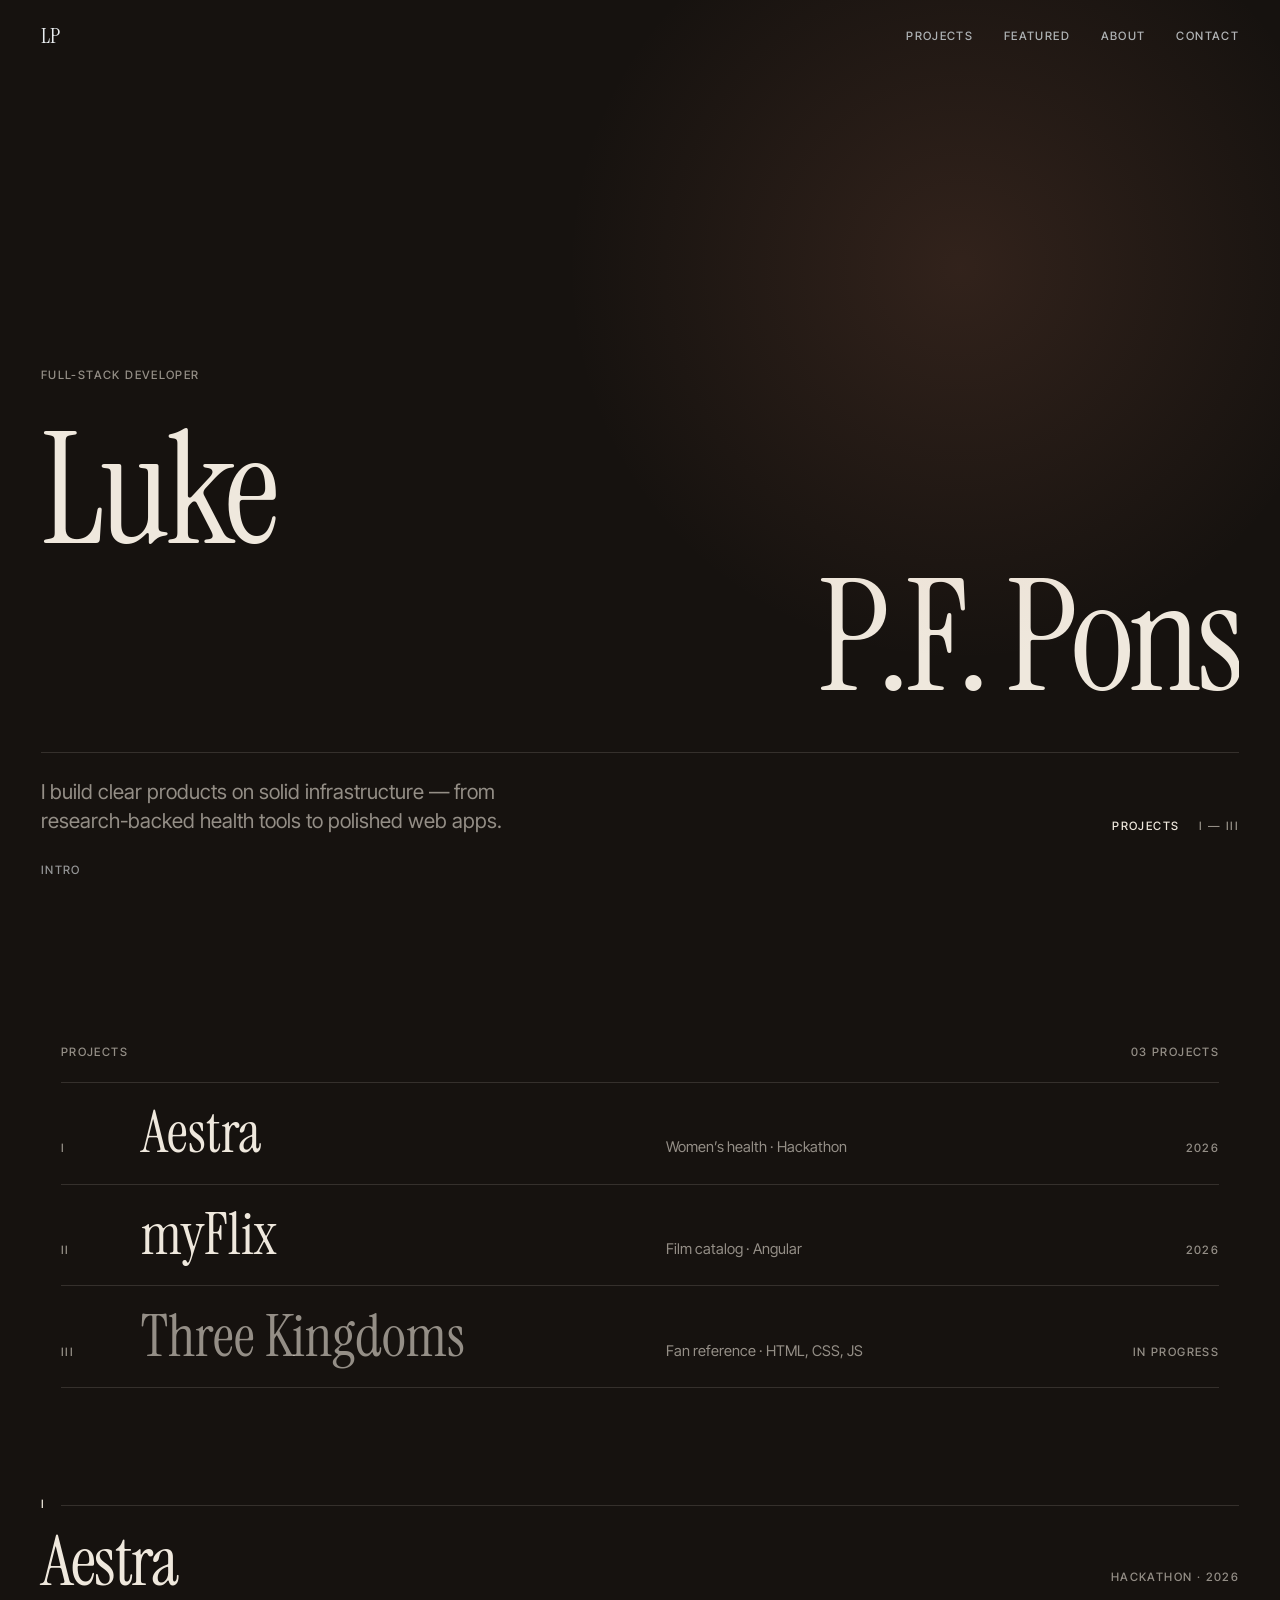
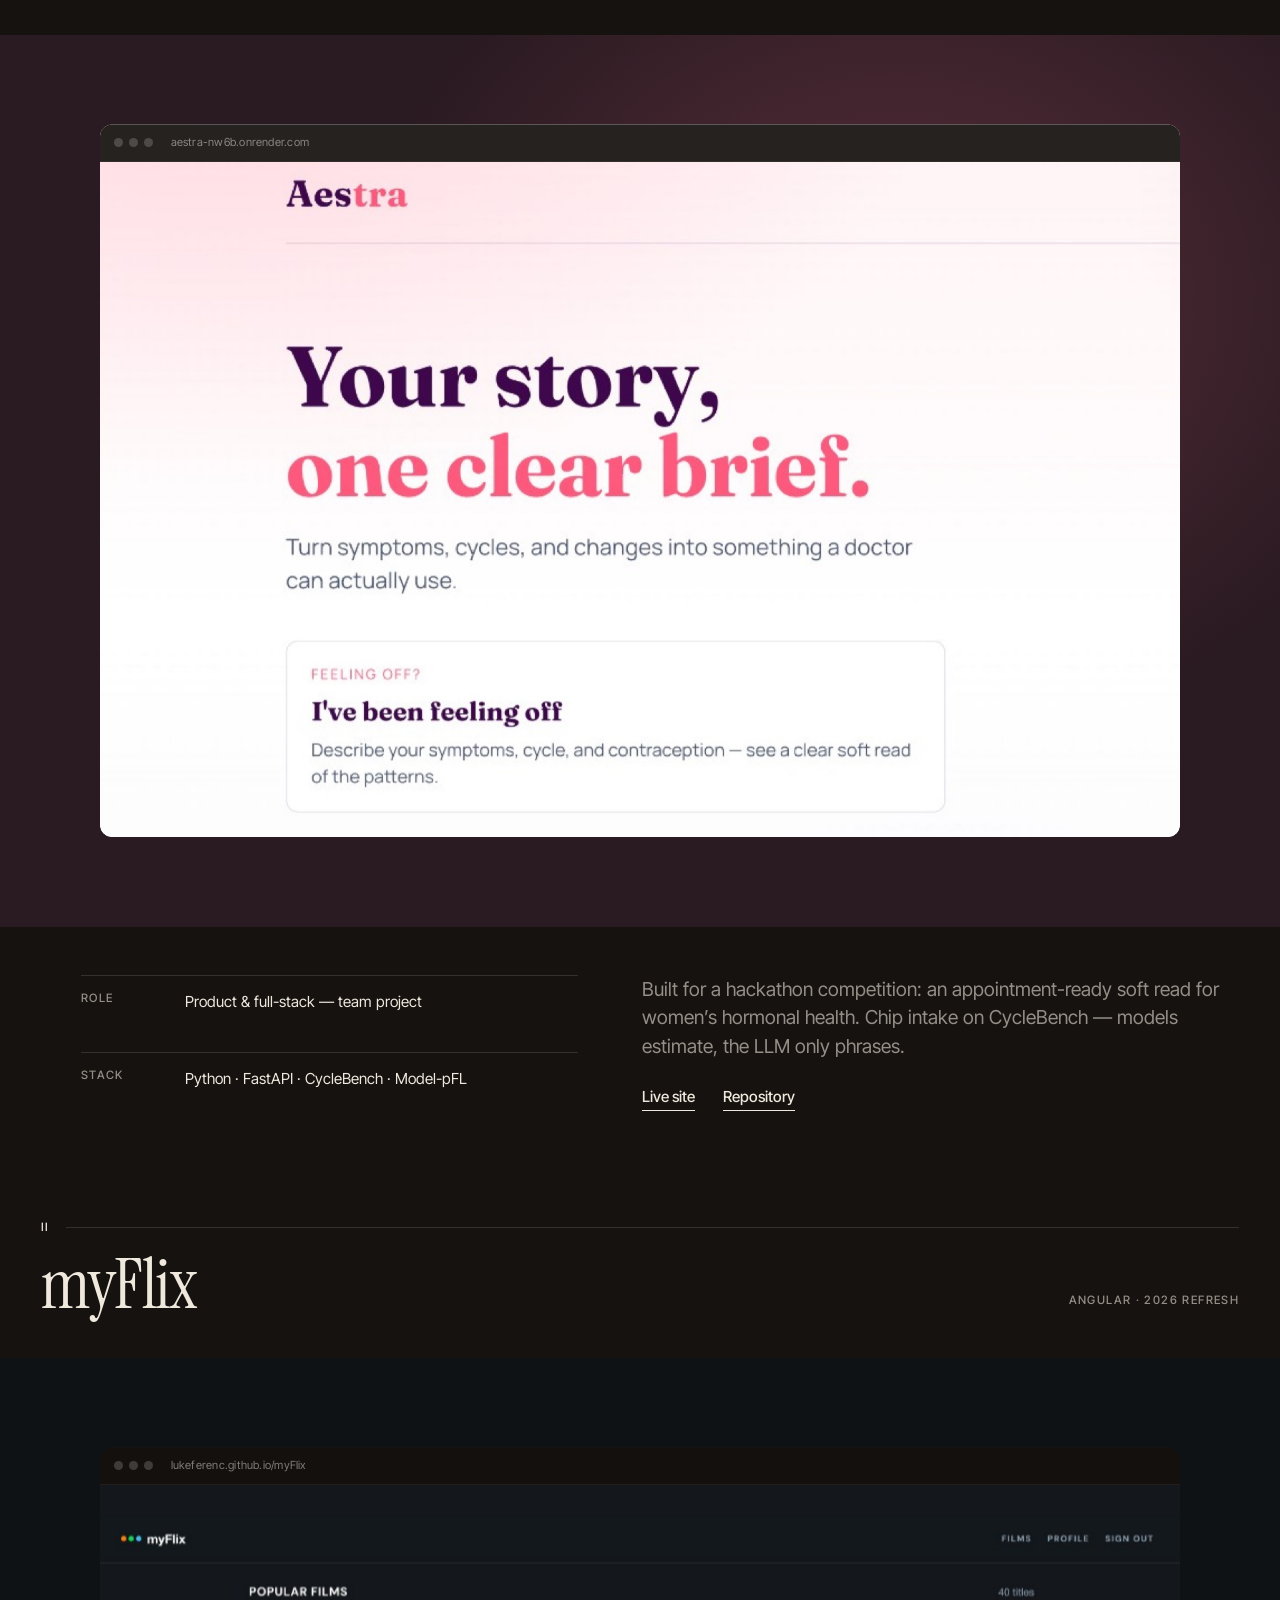
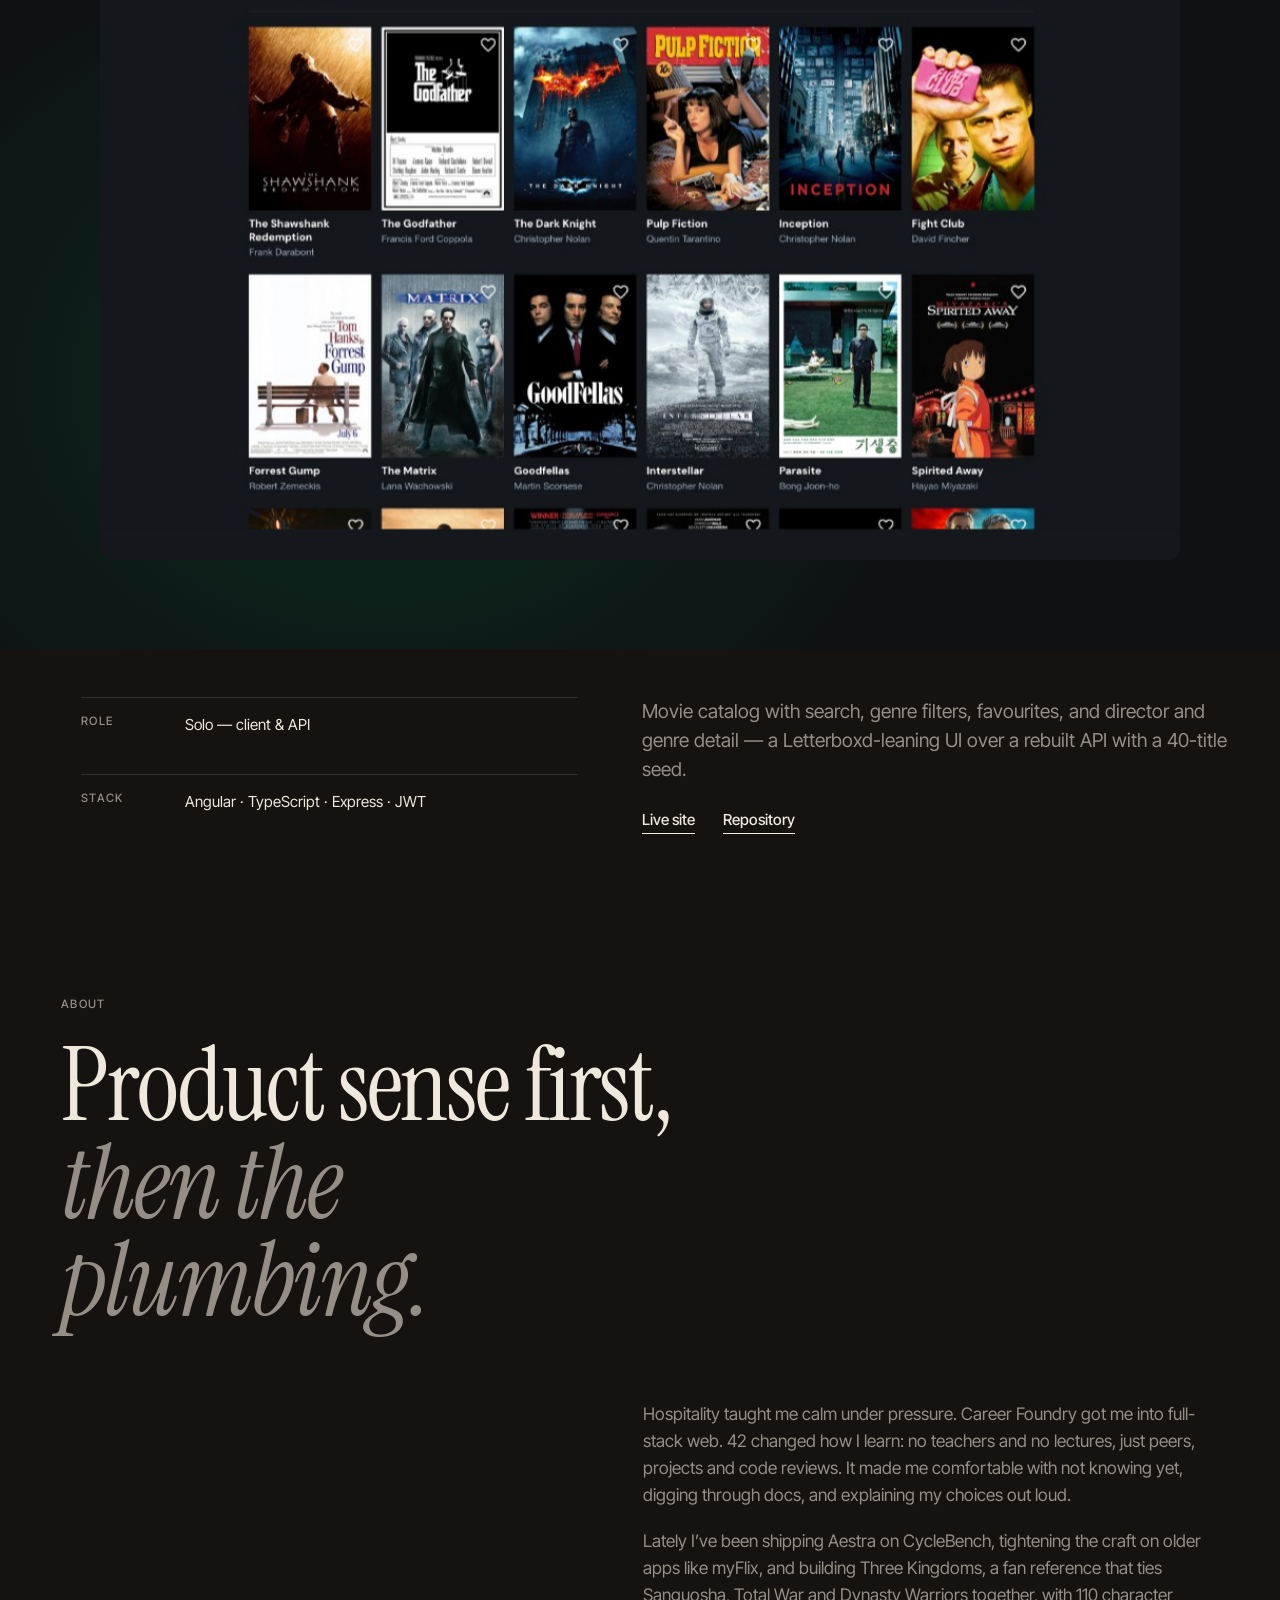
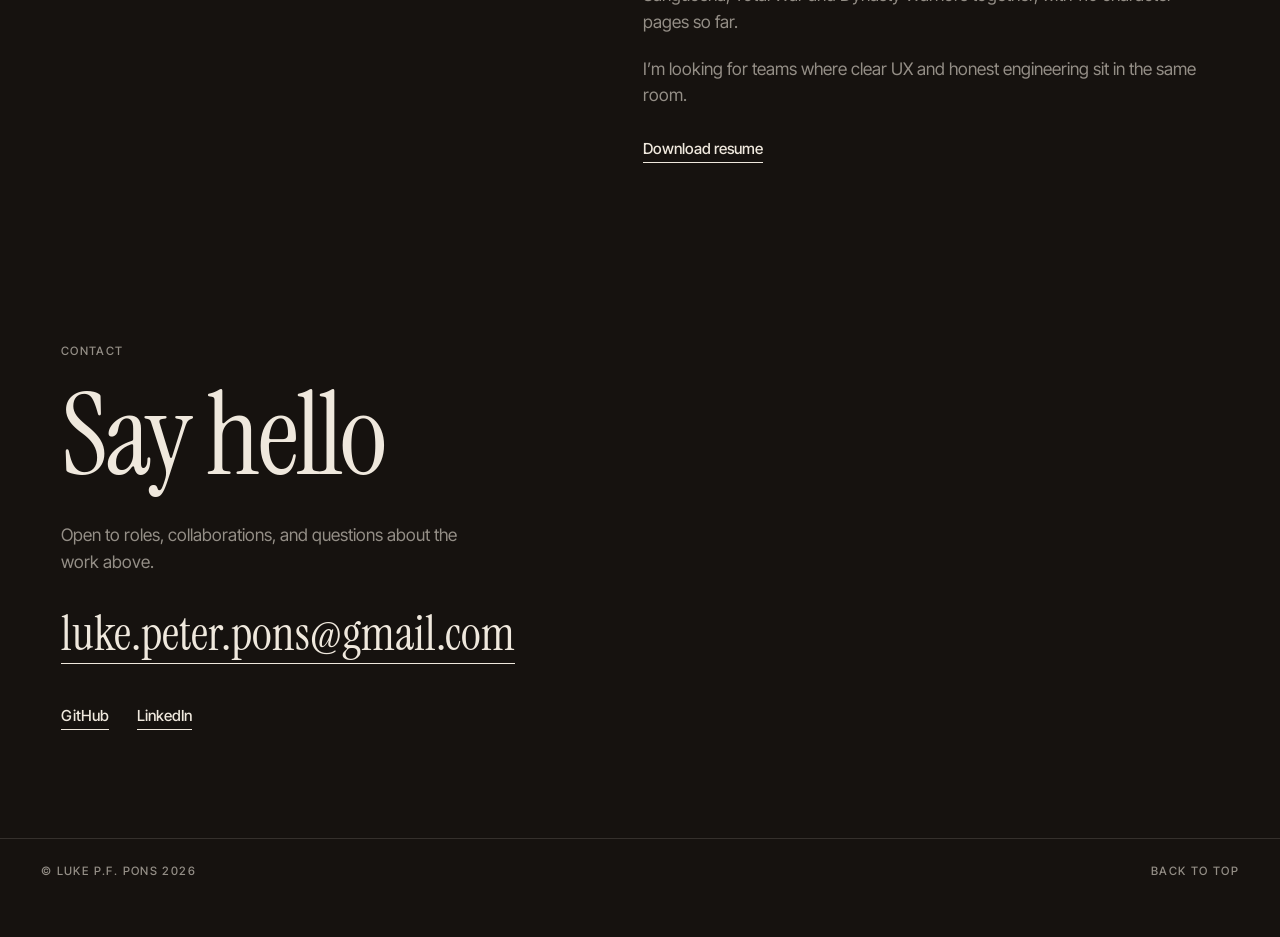
==== commit 9a820506: "Sentence-case smaller titles, projects list before featured work, about mentions 42 and Three Kingdo" ====
--- a/index.html
+++ b/index.html
@@ -18,7 +18,7 @@
   <link rel="preconnect" href="https://fonts.googleapis.com" />
   <link rel="preconnect" href="https://fonts.gstatic.com" crossorigin />
   <link href="https://fonts.googleapis.com/css2?family=Instrument+Serif:ital@0;1&family=Inter+Tight:wght@400;500;600&display=swap" rel="stylesheet" />
-  <link rel="stylesheet" href="css/site.css?v=6" />
+  <link rel="stylesheet" href="css/site.css?v=7" />
   <script>document.documentElement.classList.add("js");</script>
 </head>
 <body>
@@ -29,8 +29,8 @@
   <header class="chrome">
     <a class="chrome__mark" href="#top" aria-label="Luke P.F. Pons — back to top">LP</a>
     <nav class="chrome__nav" aria-label="Primary">
-      <a href="#work">Work</a>
-      <a href="#index">Index</a>
+      <a href="#projects">Projects</a>
+      <a href="#work">Featured</a>
       <a href="#about">About</a>
       <a href="#contact">Contact</a>
     </nav>
@@ -50,85 +50,13 @@
           I build clear products on solid infrastructure — from research-backed
           health tools to polished web apps.
         </p>
-        <a class="hero__cue label" href="#work">Selected work <span aria-hidden="true">I — III</span></a>
-      </div>
-    </section>
-
-    <section class="work" id="work" data-section="Work">
-      <article class="case case--aestra" id="aestra">
-        <header class="case__head reveal">
-          <span class="case__num label">I</span>
-          <h2 class="case__title">Aestra</h2>
-          <span class="case__tag label">Hackathon · 2026</span>
-        </header>
-
-        <a class="case__stage" href="https://aestra-nw6b.onrender.com/" target="_blank" rel="noopener noreferrer" data-cursor="Visit live">
-          <div class="case__frame reveal-frame">
-            <div class="case__bar" aria-hidden="true"><i></i><i></i><i></i><span>aestra-nw6b.onrender.com</span></div>
-            <div class="case__shot">
-              <img src="assets/img/aestra-home.jpg?v=3" alt="Aestra home — your story, one clear brief" width="1600" height="1247" loading="lazy" decoding="async" data-parallax />
-            </div>
-          </div>
-        </a>
-
-        <div class="case__info reveal">
-          <dl class="case__meta">
-            <div><dt class="label">Role</dt><dd>Product &amp; full-stack — team project</dd></div>
-            <div><dt class="label">Stack</dt><dd>Python · FastAPI · CycleBench · Model-pFL</dd></div>
-          </dl>
-          <div class="case__copy">
-            <p>
-              Built for a hackathon competition: an appointment-ready soft read
-              for women’s hormonal health. Chip intake on CycleBench —
-              models estimate, the LLM only phrases.
-            </p>
-            <div class="case__links">
-              <a class="link" href="https://aestra-nw6b.onrender.com/" target="_blank" rel="noopener noreferrer">Live site</a>
-              <a class="link" href="https://github.com/lukeferenc/Aestra" target="_blank" rel="noopener noreferrer">Repository</a>
-            </div>
-          </div>
-        </div>
-      </article>
-
-      <article class="case case--myflix" id="myflix">
-        <header class="case__head reveal">
-          <span class="case__num label">II</span>
-          <h2 class="case__title">myFlix</h2>
-          <span class="case__tag label">Angular · 2026 refresh</span>
-        </header>
-
-        <a class="case__stage" href="https://lukeferenc.github.io/myFlix-Angular-client2/" target="_blank" rel="noopener noreferrer" data-cursor="Visit live">
-          <div class="case__frame reveal-frame">
-            <div class="case__bar" aria-hidden="true"><i></i><i></i><i></i><span>lukeferenc.github.io/myFlix</span></div>
-            <div class="case__shot">
-              <img src="assets/img/myflix.png?v=4" alt="myFlix film catalog with poster grid" width="1024" height="581" loading="lazy" decoding="async" data-parallax />
-            </div>
-          </div>
-        </a>
-
-        <div class="case__info reveal">
-          <dl class="case__meta">
-            <div><dt class="label">Role</dt><dd>Solo — client &amp; API</dd></div>
-            <div><dt class="label">Stack</dt><dd>Angular · TypeScript · Express · JWT</dd></div>
-          </dl>
-          <div class="case__copy">
-            <p>
-              Movie catalog with search, genre filters, favourites, and director
-              and genre detail — a Letterboxd-leaning UI over a rebuilt API with
-              a 40-title seed.
-            </p>
-            <div class="case__links">
-              <a class="link" href="https://lukeferenc.github.io/myFlix-Angular-client2/" target="_blank" rel="noopener noreferrer">Live site</a>
-              <a class="link" href="https://github.com/lukeferenc/myFlix-Angular-client2" target="_blank" rel="noopener noreferrer">Repository</a>
-            </div>
-          </div>
-        </div>
-      </article>
-    </section>
-
-    <section class="index" id="index" data-section="Index">
+        <a class="hero__cue label" href="#projects">Projects <span aria-hidden="true">I — III</span></a>
+      </div>
+    </section>
+
+    <section class="index" id="projects" data-section="Projects">
       <div class="index__head reveal">
-        <p class="label">Index</p>
+        <p class="label">Projects</p>
         <p class="index__count label">03 projects</p>
       </div>
       <ol class="index__list">
@@ -152,12 +80,84 @@
           <div class="index__row index__row--soon">
             <span class="index__num label">III</span>
             <span class="index__name">Three Kingdoms</span>
-            <span class="index__type">Hero overview · HTML, CSS, JS</span>
+            <span class="index__type">Fan reference · HTML, CSS, JS</span>
             <span class="index__year label">In progress</span>
           </div>
         </li>
       </ol>
       <div class="index__preview" aria-hidden="true"><img alt="" /></div>
+    </section>
+
+    <section class="work" id="work" data-section="Featured">
+      <article class="case case--aestra" id="aestra">
+        <header class="case__head reveal">
+          <span class="case__num label">I</span>
+          <h2 class="case__title">Aestra</h2>
+          <span class="case__tag label">Hackathon · 2026</span>
+        </header>
+
+        <a class="case__stage" href="https://aestra-nw6b.onrender.com/" target="_blank" rel="noopener noreferrer" data-cursor="Visit live">
+          <div class="case__frame reveal-frame">
+            <div class="case__bar" aria-hidden="true"><i></i><i></i><i></i><span>aestra-nw6b.onrender.com</span></div>
+            <div class="case__shot">
+              <img src="assets/img/aestra-home.jpg?v=3" alt="Aestra home — your story, one clear brief" width="1600" height="1247" loading="lazy" decoding="async" data-parallax />
+            </div>
+          </div>
+        </a>
+
+        <div class="case__info reveal">
+          <dl class="case__meta">
+            <div><dt class="label">Role</dt><dd>Product &amp; full-stack — team project</dd></div>
+            <div><dt class="label">Stack</dt><dd>Python · FastAPI · CycleBench · Model-pFL</dd></div>
+          </dl>
+          <div class="case__copy">
+            <p>
+              Built for a hackathon competition: an appointment-ready soft read
+              for women’s hormonal health. Chip intake on CycleBench —
+              models estimate, the LLM only phrases.
+            </p>
+            <div class="case__links">
+              <a class="link" href="https://aestra-nw6b.onrender.com/" target="_blank" rel="noopener noreferrer">Live site</a>
+              <a class="link" href="https://github.com/lukeferenc/Aestra" target="_blank" rel="noopener noreferrer">Repository</a>
+            </div>
+          </div>
+        </div>
+      </article>
+
+      <article class="case case--myflix" id="myflix">
+        <header class="case__head reveal">
+          <span class="case__num label">II</span>
+          <h2 class="case__title">myFlix</h2>
+          <span class="case__tag label">Angular · 2026 refresh</span>
+        </header>
+
+        <a class="case__stage" href="https://lukeferenc.github.io/myFlix-Angular-client2/" target="_blank" rel="noopener noreferrer" data-cursor="Visit live">
+          <div class="case__frame reveal-frame">
+            <div class="case__bar" aria-hidden="true"><i></i><i></i><i></i><span>lukeferenc.github.io/myFlix</span></div>
+            <div class="case__shot">
+              <img src="assets/img/myflix.png?v=4" alt="myFlix film catalog with poster grid" width="1024" height="581" loading="lazy" decoding="async" data-parallax />
+            </div>
+          </div>
+        </a>
+
+        <div class="case__info reveal">
+          <dl class="case__meta">
+            <div><dt class="label">Role</dt><dd>Solo — client &amp; API</dd></div>
+            <div><dt class="label">Stack</dt><dd>Angular · TypeScript · Express · JWT</dd></div>
+          </dl>
+          <div class="case__copy">
+            <p>
+              Movie catalog with search, genre filters, favourites, and director
+              and genre detail — a Letterboxd-leaning UI over a rebuilt API with
+              a 40-title seed.
+            </p>
+            <div class="case__links">
+              <a class="link" href="https://lukeferenc.github.io/myFlix-Angular-client2/" target="_blank" rel="noopener noreferrer">Live site</a>
+              <a class="link" href="https://github.com/lukeferenc/myFlix-Angular-client2" target="_blank" rel="noopener noreferrer">Repository</a>
+            </div>
+          </div>
+        </div>
+      </article>
     </section>
 
     <section class="about" id="about" data-section="About">
@@ -168,8 +168,15 @@
       <div class="about__grid reveal">
         <p>
           Hospitality taught me calm under pressure. Career Foundry got me into
-          full-stack web. Lately I’ve been shipping Aestra on CycleBench, and
-          tightening the craft on older apps like myFlix.
+          full-stack web. 42 changed how I learn: no teachers and no lectures,
+          just peers, projects and code reviews. It made me comfortable with not
+          knowing yet, digging through docs, and explaining my choices out loud.
+        </p>
+        <p>
+          Lately I’ve been shipping Aestra on CycleBench, tightening the craft on
+          older apps like myFlix, and building Three Kingdoms, a fan reference
+          that ties Sanguosha, Total War and Dynasty Warriors together, with 110
+          character pages so far.
         </p>
         <p>
           I’m looking for teams where clear UX and honest engineering sit in
@@ -198,6 +205,6 @@
 
   <div class="cursor" aria-hidden="true"><span></span></div>
 
-  <script src="js/site.js?v=6"></script>
+  <script src="js/site.js?v=7"></script>
 </body>
 </html>
--- a/css/site.css
+++ b/css/site.css
@@ -217,10 +217,9 @@
   margin: 0;
   font-family: var(--font-display);
   font-weight: 400;
-  font-size: clamp(4.2rem, 21vw, 20rem);
-  line-height: 0.84;
-  letter-spacing: -0.025em;
-  text-transform: uppercase;
+  font-size: clamp(3.6rem, 12vw, 11.5rem);
+  line-height: 0.92;
+  letter-spacing: -0.03em;
 }
 
 .hero__line {
@@ -329,14 +328,13 @@
   margin: 0;
   font-family: var(--font-display);
   font-weight: 400;
-  font-size: clamp(3.5rem, 11vw, 10rem);
-  line-height: 0.85;
+  font-size: clamp(2.6rem, 5.5vw, 5rem);
+  line-height: 1;
   letter-spacing: -0.02em;
-  text-transform: uppercase;
 }
 
 .case__tag {
-  padding-bottom: 0.9rem;
+  padding-bottom: 0.6rem;
   text-align: right;
 }
 
@@ -639,10 +637,9 @@
   margin: 1.25rem 0 0;
   font-family: var(--font-display);
   font-weight: 400;
-  font-size: clamp(4rem, 15vw, 14rem);
-  line-height: 0.85;
+  font-size: clamp(3.2rem, 9vw, 8rem);
+  line-height: 0.95;
   letter-spacing: -0.025em;
-  text-transform: uppercase;
 }
 
 .contact__note {
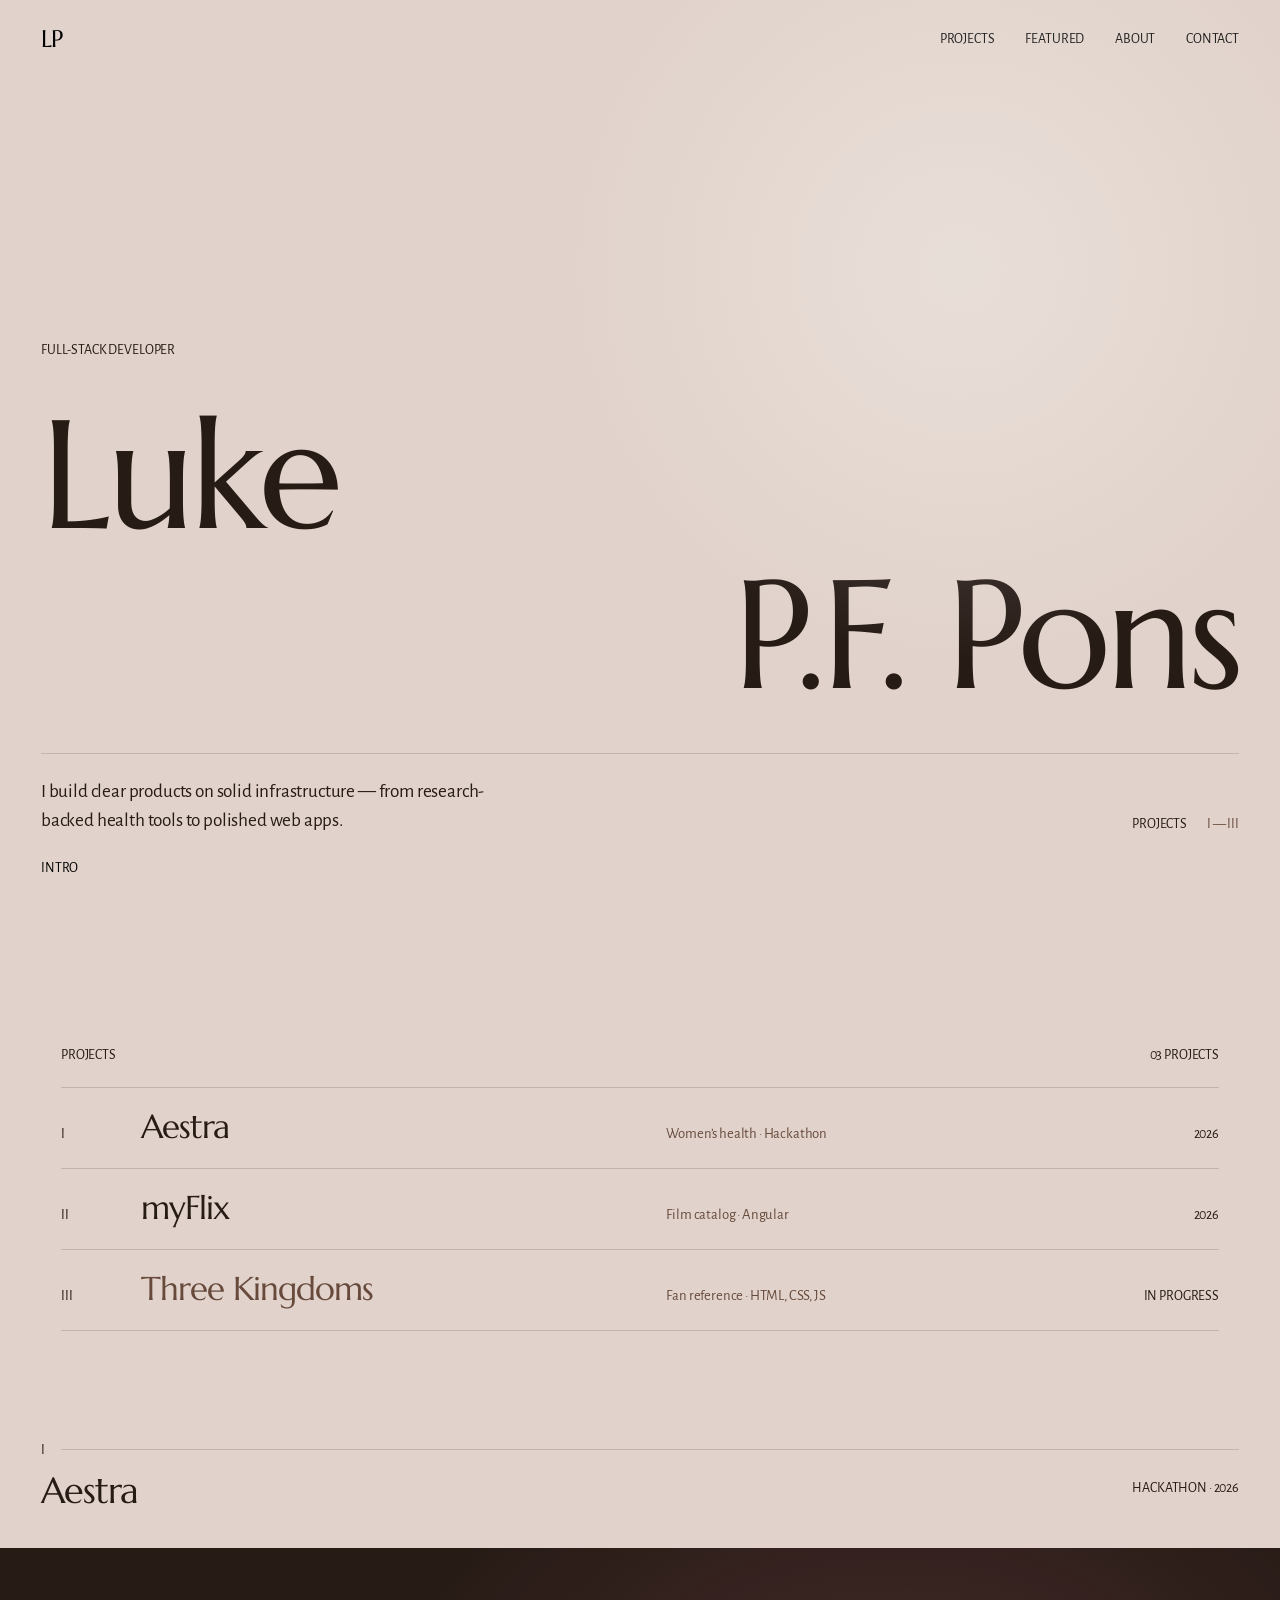
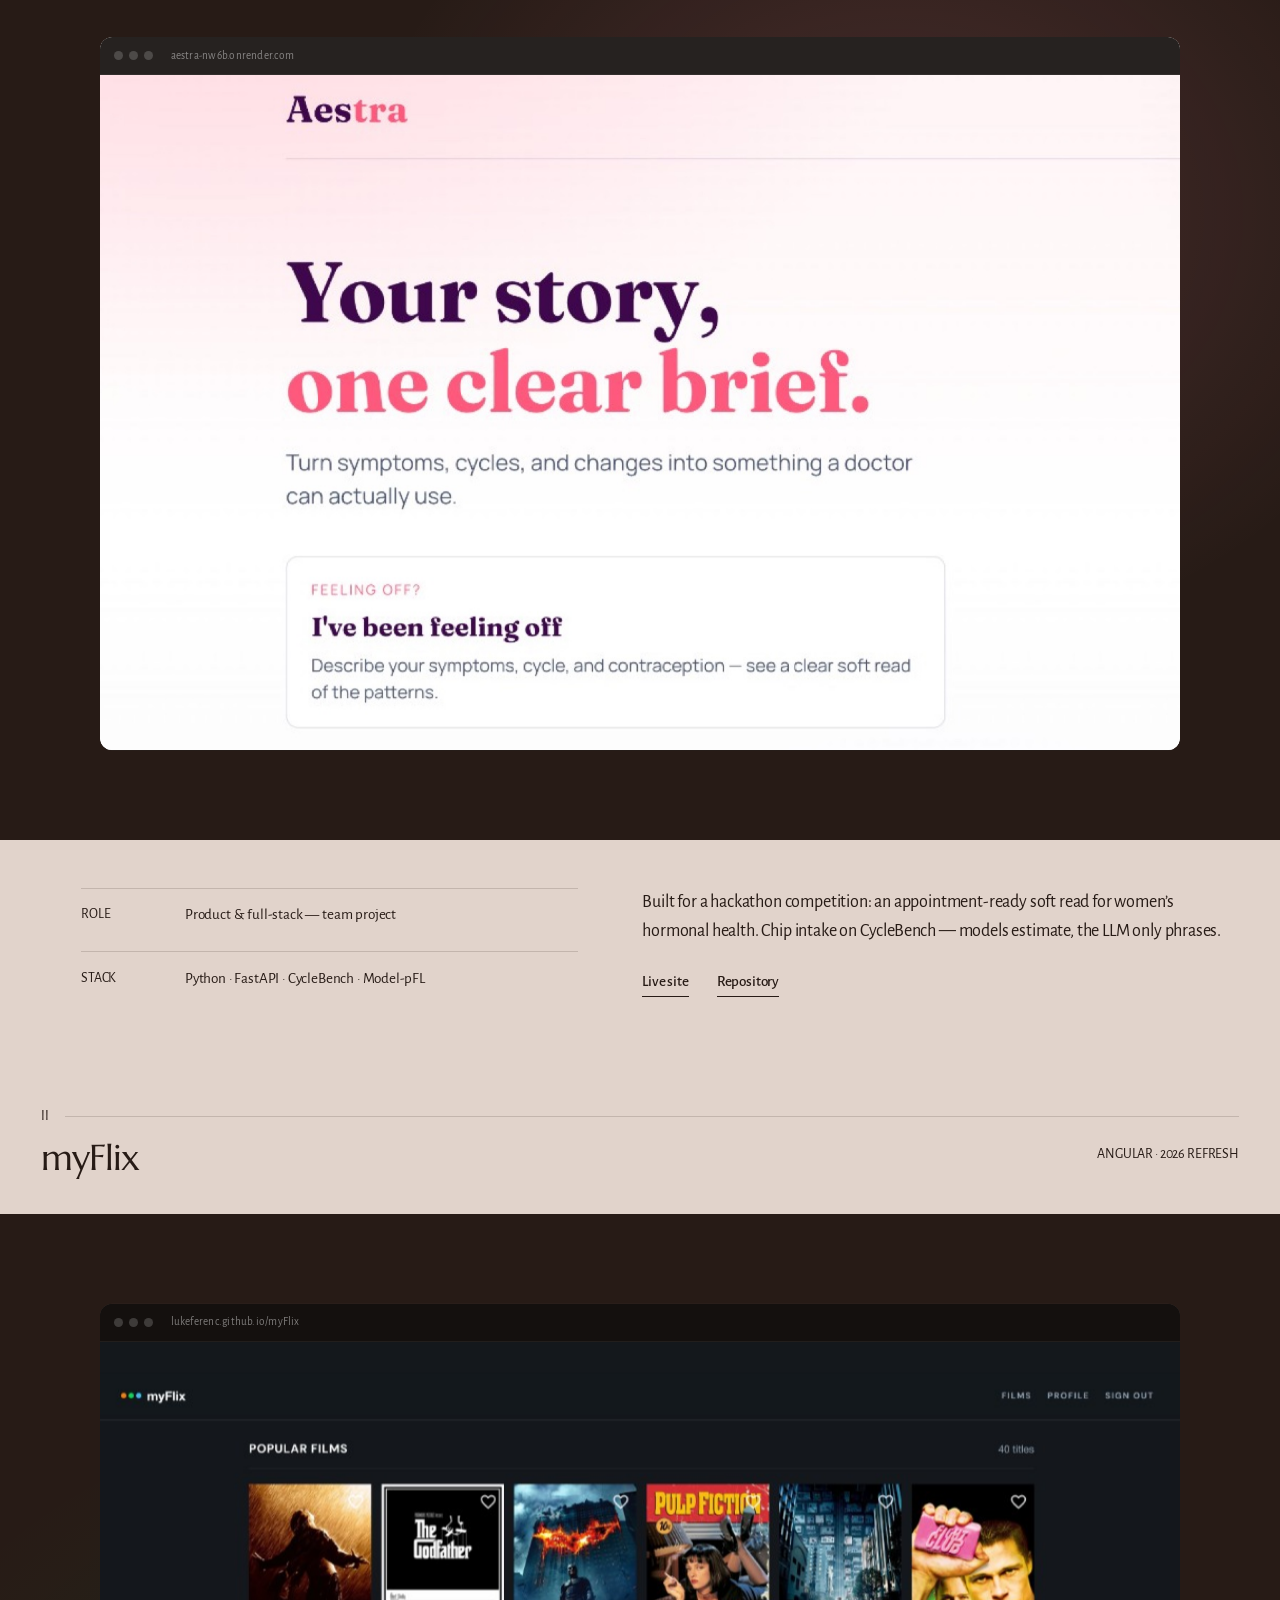
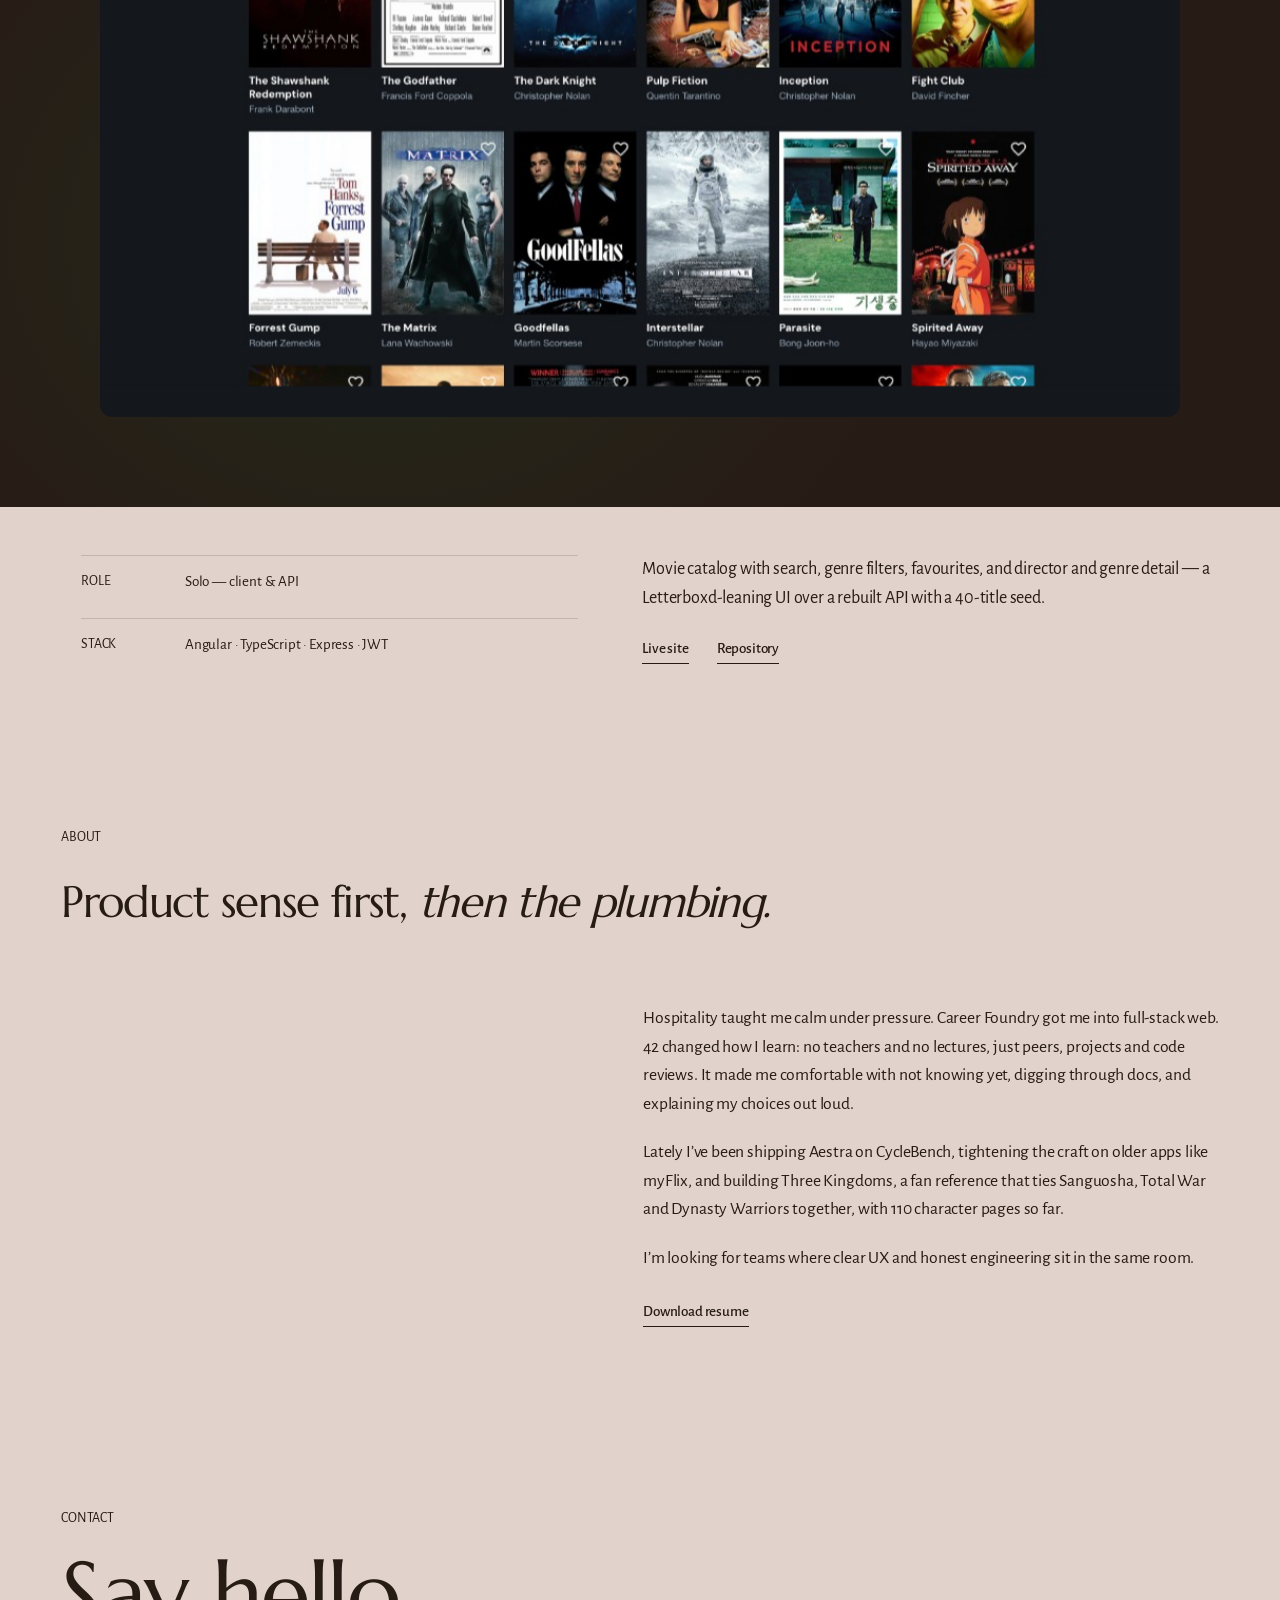
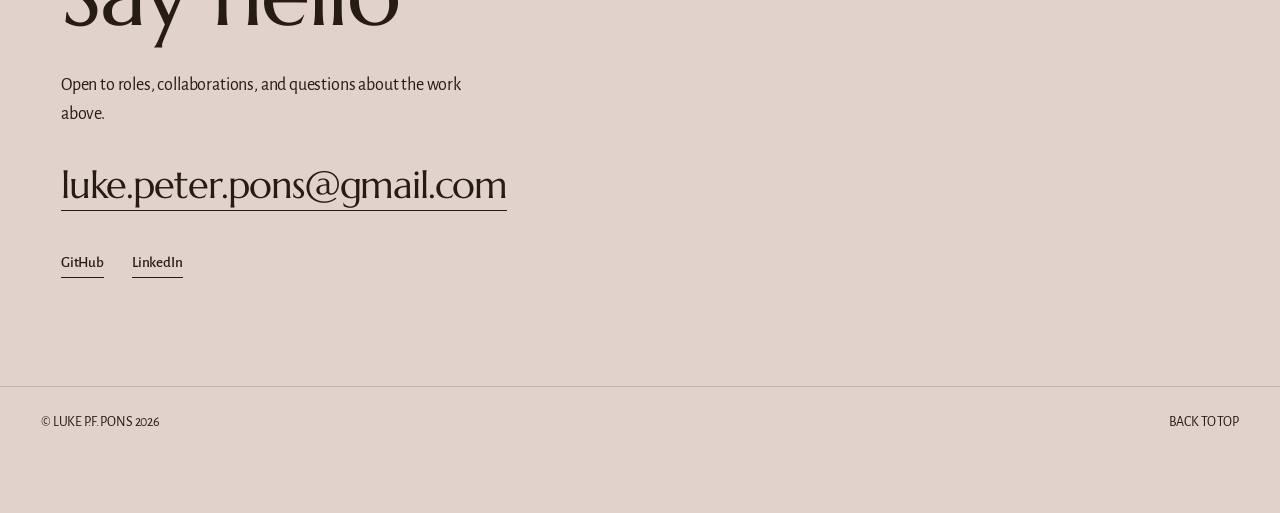
==== commit 83f44515: "Match Arnaud Rocca palette and type scale: beige and dark brown, Marcellus and Alegreya Sans" ====
--- a/index.html
+++ b/index.html
@@ -5,7 +5,7 @@
   <meta name="viewport" content="width=device-width, initial-scale=1" />
   <meta name="description" content="Luke P.F. Pons — full-stack developer. Selected work including Aestra and myFlix." />
   <meta name="author" content="Luke P.F. Pons" />
-  <meta name="theme-color" content="#16120f" />
+  <meta name="theme-color" content="#e1d3cb" />
   <title>Luke P.F. Pons — Full-stack developer</title>
   <link rel="canonical" href="https://lukeferenc.github.io/myportfolio/" />
   <meta property="og:type" content="website" />
@@ -17,8 +17,8 @@
   <link rel="icon" type="image/svg+xml" href="assets/favicon.svg" />
   <link rel="preconnect" href="https://fonts.googleapis.com" />
   <link rel="preconnect" href="https://fonts.gstatic.com" crossorigin />
-  <link href="https://fonts.googleapis.com/css2?family=Instrument+Serif:ital@0;1&family=Inter+Tight:wght@400;500;600&display=swap" rel="stylesheet" />
-  <link rel="stylesheet" href="css/site.css?v=7" />
+  <link href="https://fonts.googleapis.com/css2?family=Marcellus&family=Alegreya+Sans:ital,wght@0,400;0,500;1,400&display=swap" rel="stylesheet" />
+  <link rel="stylesheet" href="css/site.css?v=8" />
   <script>document.documentElement.classList.add("js");</script>
 </head>
 <body>
@@ -205,6 +205,6 @@
 
   <div class="cursor" aria-hidden="true"><span></span></div>
 
-  <script src="js/site.js?v=7"></script>
+  <script src="js/site.js?v=8"></script>
 </body>
 </html>
--- a/css/site.css
+++ b/css/site.css
@@ -1,11 +1,12 @@
 :root {
-  --bg: #16120f;
-  --bg-raise: #1f1a16;
-  --ink: #efe8dd;
-  --muted: rgba(239, 232, 221, 0.58);
-  --faint: rgba(239, 232, 221, 0.14);
-  --font-display: "Instrument Serif", "Times New Roman", serif;
-  --font-ui: "Inter Tight", "Helvetica Neue", Arial, sans-serif;
+  --bg: #e1d3cb;
+  --ink: #271b16;
+  --muted: #674a3c;
+  --faint: rgba(39, 27, 22, 0.16);
+  --dark: #271b16;
+  --light: #f7f4f2;
+  --font-display: "Marcellus", "Times New Roman", serif;
+  --font-ui: "Alegreya Sans", "Helvetica Neue", Arial, sans-serif;
   --pad: clamp(1.25rem, 3.2vw, 3rem);
   --max: 1240px;
   --ease: cubic-bezier(0.22, 1, 0.36, 1);
@@ -26,8 +27,9 @@
 body {
   margin: 0;
   font-family: var(--font-ui);
-  font-size: 16px;
-  line-height: 1.55;
+  font-size: 17px;
+  line-height: 1.618;
+  letter-spacing: -0.01em;
   color: var(--ink);
   background: var(--bg);
   -webkit-font-smoothing: antialiased;
@@ -52,11 +54,11 @@
 .label {
   margin: 0;
   font-family: var(--font-ui);
-  font-size: 0.72rem;
-  font-weight: 500;
-  letter-spacing: 0.12em;
+  font-size: 0.875rem;
+  font-weight: 400;
+  letter-spacing: -0.01em;
   text-transform: uppercase;
-  color: var(--muted);
+  color: var(--ink);
 }
 
 .link {
@@ -105,14 +107,14 @@
   z-index: 150;
   display: grid;
   place-items: center;
-  background: var(--bg);
+  background: var(--dark);
   transition: opacity 0.6s var(--ease), visibility 0.6s;
 }
 
 .loader__line {
   width: min(32vw, 320px);
   height: 1px;
-  background: var(--ink);
+  background: var(--light);
   transform: scaleX(0);
   transform-origin: left;
   animation: loader-line 0.9s var(--ease-in-out) forwards;
@@ -138,7 +140,7 @@
   justify-content: space-between;
   padding: 1.25rem var(--pad);
   mix-blend-mode: difference;
-  color: #fff;
+  color: var(--bg);
   pointer-events: none;
 }
 
@@ -148,8 +150,8 @@
 
 .chrome__mark {
   font-family: var(--font-display);
-  font-size: 1.35rem;
-  letter-spacing: 0.02em;
+  font-size: 1.5rem;
+  letter-spacing: -0.03em;
 }
 
 .chrome__nav {
@@ -158,11 +160,10 @@
 }
 
 .chrome__nav a {
-  font-size: 0.72rem;
-  font-weight: 500;
-  letter-spacing: 0.12em;
+  font-size: 0.875rem;
+  letter-spacing: -0.01em;
   text-transform: uppercase;
-  opacity: 0.75;
+  opacity: 0.85;
   transition: opacity 0.25s ease;
 }
 
@@ -176,13 +177,11 @@
   bottom: 1.25rem;
   z-index: 100;
   margin: 0;
-  font-size: 0.72rem;
-  font-weight: 500;
-  letter-spacing: 0.12em;
+  font-size: 0.875rem;
+  letter-spacing: -0.01em;
   text-transform: uppercase;
-  color: #fff;
+  color: var(--bg);
   mix-blend-mode: difference;
-  opacity: 0.6;
   pointer-events: none;
 }
 
@@ -205,7 +204,7 @@
   inset: -20% -10% auto auto;
   width: 70vw;
   height: 70vw;
-  background: radial-gradient(circle, rgba(196, 120, 92, 0.16), transparent 62%);
+  background: radial-gradient(circle, rgba(247, 244, 242, 0.35), transparent 62%);
   pointer-events: none;
 }
 
@@ -217,8 +216,8 @@
   margin: 0;
   font-family: var(--font-display);
   font-weight: 400;
-  font-size: clamp(3.6rem, 12vw, 11.5rem);
-  line-height: 0.92;
+  font-size: clamp(3.6rem, 12vw, 13rem);
+  line-height: 1;
   letter-spacing: -0.03em;
 }
 
@@ -262,9 +261,9 @@
 .hero__lede {
   margin: 0;
   max-width: 30rem;
-  font-size: clamp(1.05rem, 1.6vw, 1.3rem);
-  line-height: 1.45;
-  color: var(--muted);
+  font-size: clamp(1.1rem, 1.5vw, 1.5rem);
+  line-height: 1.5;
+  color: var(--ink);
 }
 
 .hero__cue {
@@ -328,9 +327,9 @@
   margin: 0;
   font-family: var(--font-display);
   font-weight: 400;
-  font-size: clamp(2.6rem, 5.5vw, 5rem);
+  font-size: clamp(2rem, 2.8vw, 3rem);
   line-height: 1;
-  letter-spacing: -0.02em;
+  letter-spacing: -0.03em;
 }
 
 .case__tag {
@@ -341,20 +340,20 @@
 .case__stage {
   display: block;
   padding: clamp(2rem, 7vw, 7rem) var(--pad);
-  background: var(--stage, var(--bg-raise));
+  background: var(--stage, var(--dark));
   overflow: hidden;
 }
 
 .case--aestra {
   --stage:
-    radial-gradient(ellipse 60% 70% at 70% 30%, rgba(255, 120, 150, 0.22), transparent 70%),
-    #2a1a21;
+    radial-gradient(ellipse 60% 70% at 70% 30%, rgba(255, 140, 165, 0.16), transparent 70%),
+    var(--dark);
 }
 
 .case--myflix {
   --stage:
-    radial-gradient(ellipse 60% 70% at 30% 70%, rgba(0, 224, 84, 0.12), transparent 70%),
-    #0e1215;
+    radial-gradient(ellipse 60% 70% at 30% 70%, rgba(0, 224, 84, 0.08), transparent 70%),
+    var(--dark);
 }
 
 .case__frame {
@@ -471,9 +470,9 @@
 
 .case__copy p {
   margin: 0;
-  font-size: clamp(1.05rem, 1.5vw, 1.25rem);
-  line-height: 1.5;
-  color: var(--muted);
+  font-size: 1.125rem;
+  line-height: 1.618;
+  color: var(--ink);
 }
 
 .case__links {
@@ -516,8 +515,9 @@
 
 .index__name {
   font-family: var(--font-display);
-  font-size: clamp(2rem, 4.5vw, 3.6rem);
-  line-height: 1;
+  font-size: clamp(1.75rem, 2.6vw, 2.5rem);
+  line-height: 1.1;
+  letter-spacing: -0.03em;
   transition: transform 0.6s var(--ease);
 }
 
@@ -570,7 +570,7 @@
   opacity: 0;
   transform: translate(-50%, -50%) scale(0.85);
   transition: opacity 0.3s ease, transform 0.45s var(--ease);
-  box-shadow: 0 24px 60px rgba(0, 0, 0, 0.5);
+  box-shadow: 0 24px 60px rgba(39, 27, 22, 0.3);
 }
 
 .index__preview.is-on {
@@ -594,17 +594,17 @@
 }
 
 .about__statement {
-  max-width: 14ch;
+  max-width: 22ch;
   margin: 1.5rem 0 0;
   font-family: var(--font-display);
   font-weight: 400;
-  font-size: clamp(3rem, 8vw, 7.5rem);
-  line-height: 0.95;
-  letter-spacing: -0.02em;
+  font-size: clamp(2rem, 3.4vw, 3.25rem);
+  line-height: 1.38;
+  letter-spacing: -0.03em;
 }
 
 .about__statement em {
-  color: var(--muted);
+  font-style: italic;
 }
 
 .about__grid {
@@ -616,8 +616,8 @@
 
 .about__grid p {
   margin: 0;
-  font-size: 1.08rem;
-  color: var(--muted);
+  font-size: clamp(1.1rem, 1.3vw, 1.4rem);
+  line-height: 1.618;
 }
 
 .about__grid .link {
@@ -637,24 +637,24 @@
   margin: 1.25rem 0 0;
   font-family: var(--font-display);
   font-weight: 400;
-  font-size: clamp(3.2rem, 9vw, 8rem);
-  line-height: 0.95;
+  font-size: clamp(3rem, 7vw, 6.5rem);
+  line-height: 1;
   letter-spacing: -0.025em;
 }
 
 .contact__note {
   max-width: 26rem;
   margin: 2rem 0 0;
-  color: var(--muted);
-  font-size: 1.08rem;
+  font-size: 1.125rem;
 }
 
 .contact__mail {
   display: inline-block;
   margin-top: 2rem;
   font-family: var(--font-display);
-  font-size: clamp(1.6rem, 4vw, 3rem);
-  line-height: 1.1;
+  font-size: clamp(1.5rem, 3vw, 2.5rem);
+  line-height: 1.2;
+  letter-spacing: -0.03em;
   word-break: break-word;
   padding-bottom: 0.2rem;
   background: linear-gradient(currentColor, currentColor) left bottom / 100% 1px no-repeat;
@@ -676,7 +676,7 @@
   display: flex;
   justify-content: space-between;
   gap: 1rem;
-  padding: 1.5rem var(--pad) 3.5rem;
+  padding: 1.5rem var(--pad) 5rem;
   border-top: 1px solid var(--faint);
 }
 
@@ -714,8 +714,8 @@
     width: 92px;
     height: 92px;
     border-radius: 50%;
-    background: var(--ink);
-    color: var(--bg);
+    background: var(--light);
+    color: var(--dark);
     pointer-events: none;
     transform: translate(-50%, -50%) scale(0);
     transition: transform 0.45s var(--ease);
@@ -726,9 +726,9 @@
   }
 
   .cursor span {
-    font-size: 0.68rem;
-    font-weight: 600;
-    letter-spacing: 0.1em;
+    font-size: 0.8rem;
+    font-weight: 500;
+    letter-spacing: -0.01em;
     text-transform: uppercase;
   }
 }
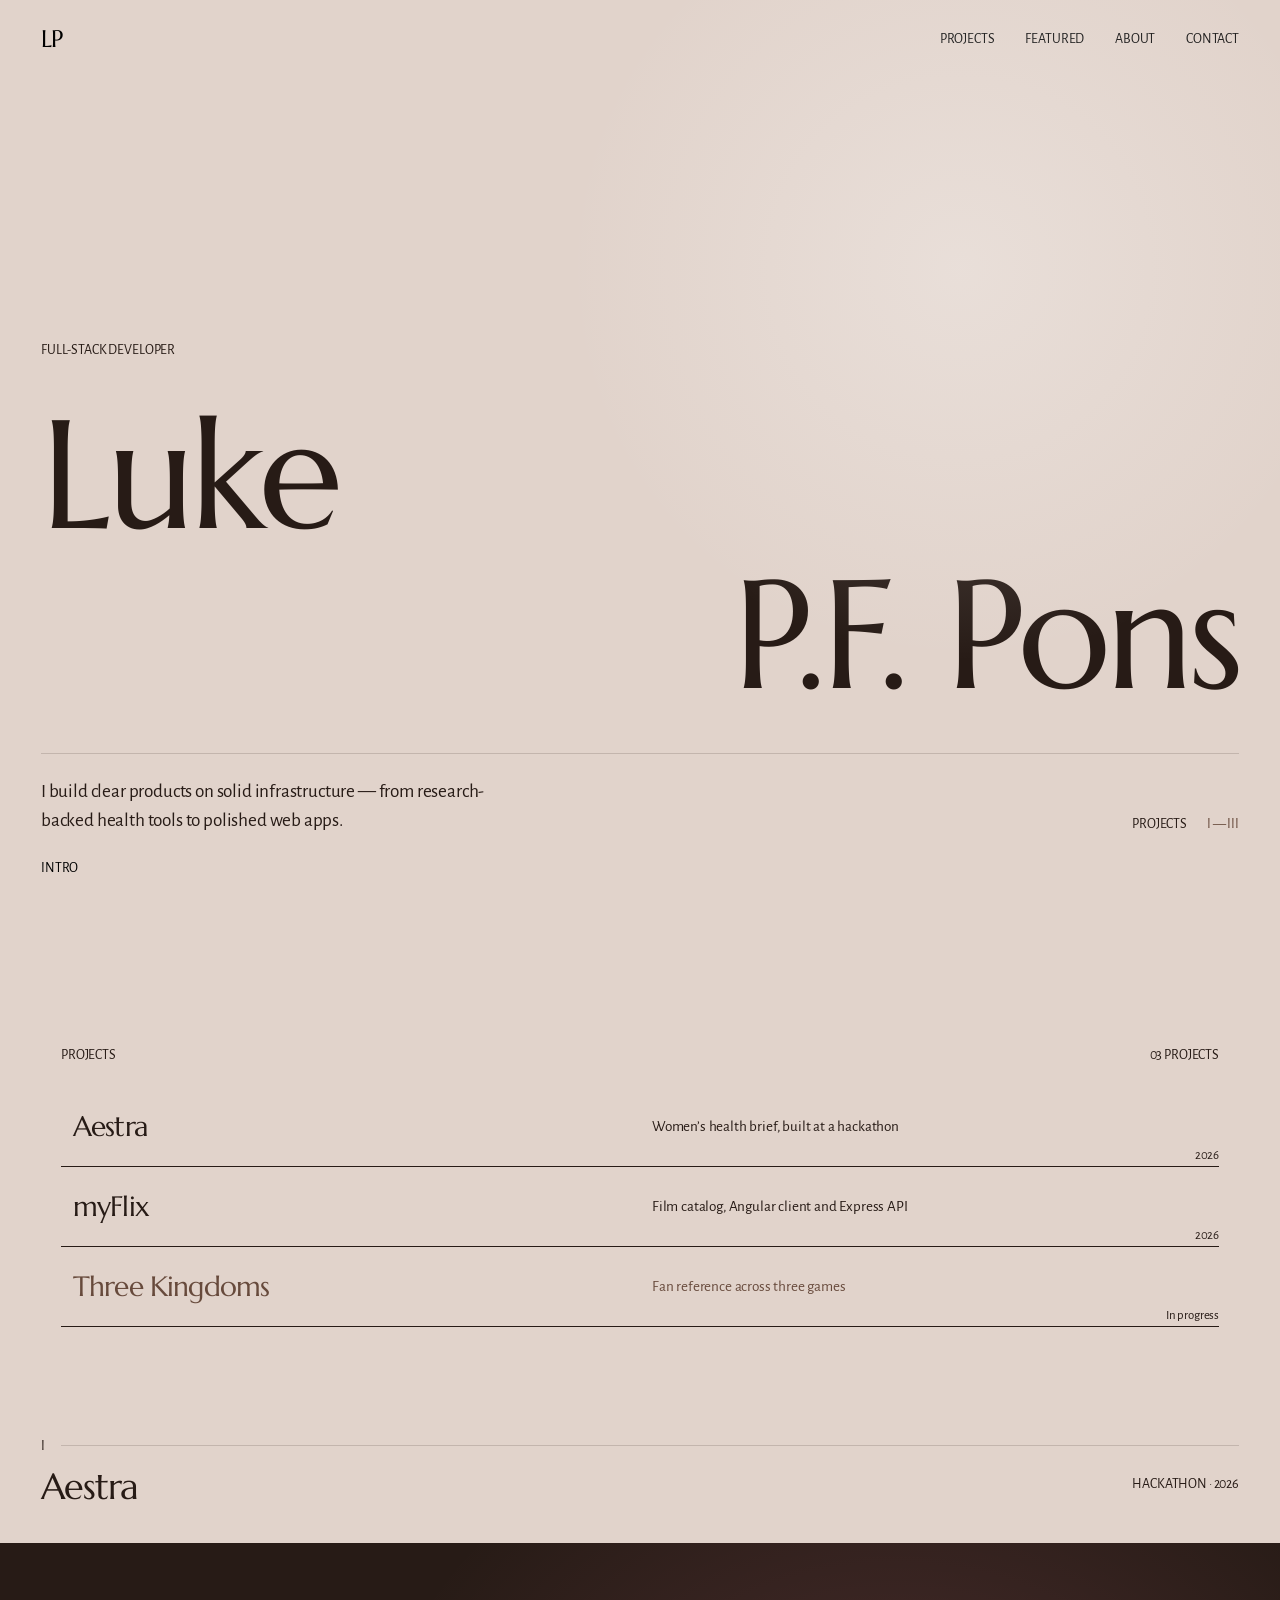
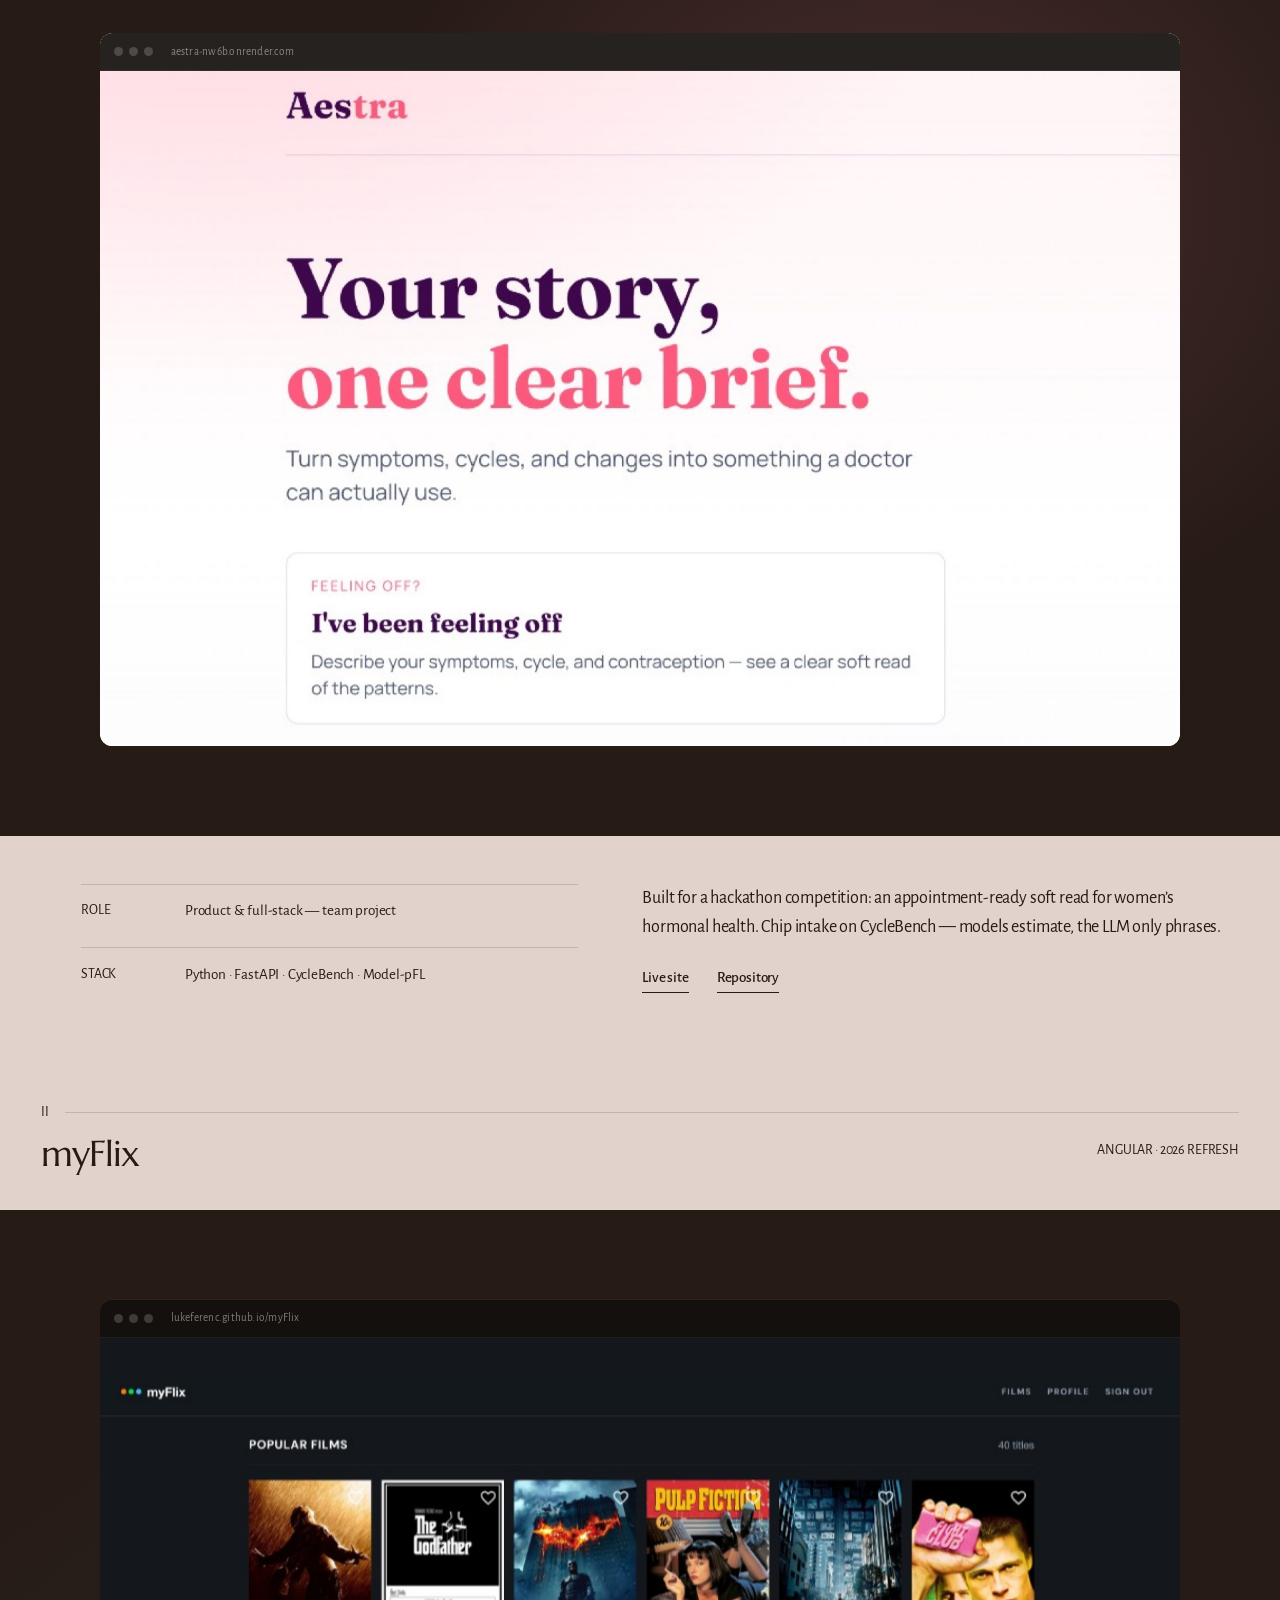
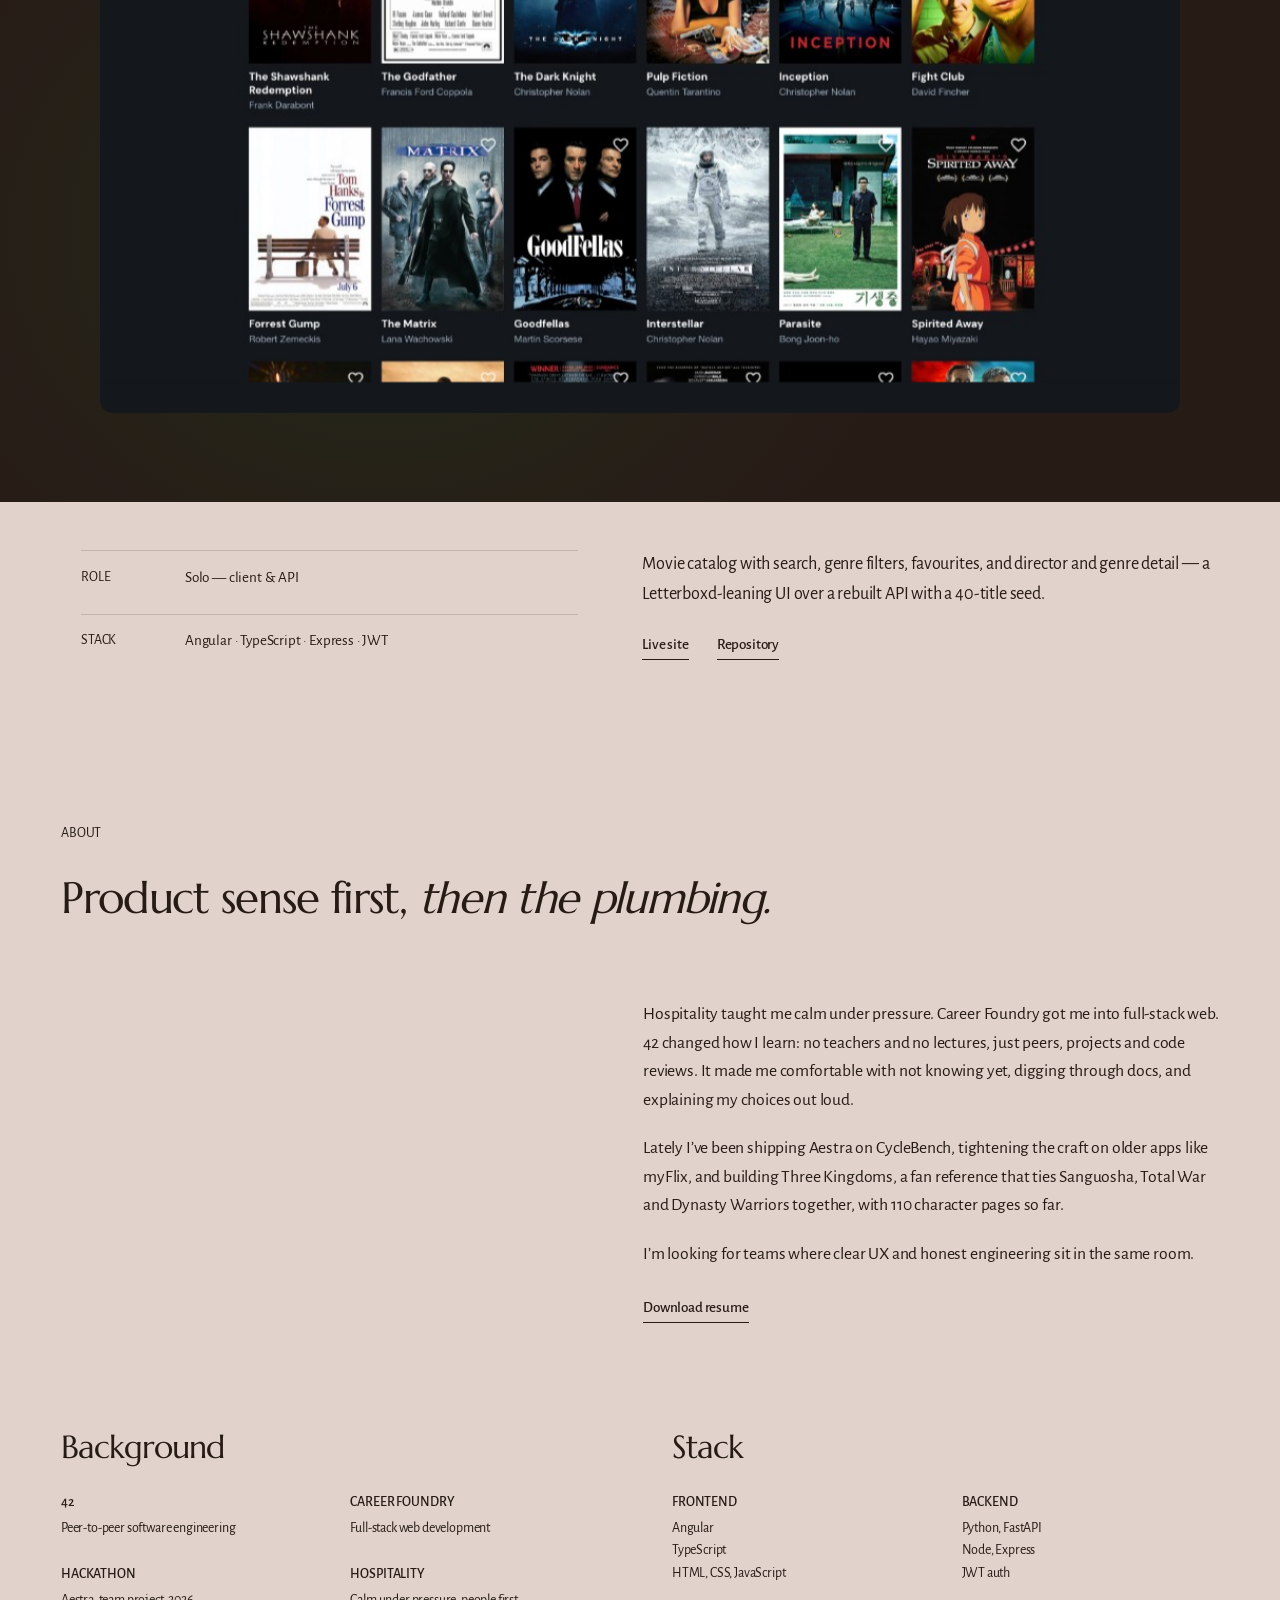
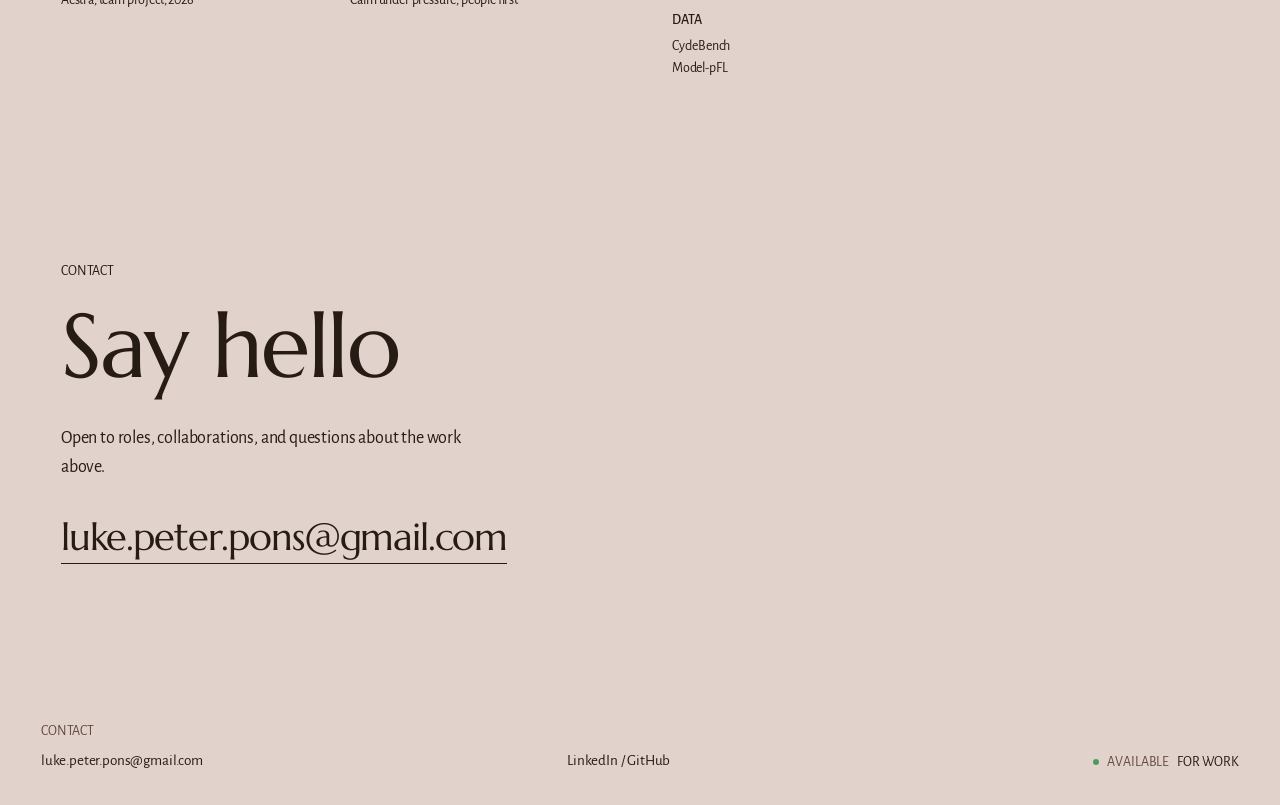
==== commit dd378e82: "Arnaud-style project list, background and stack lists, contact footer with availability" ====
--- a/index.html
+++ b/index.html
@@ -18,7 +18,7 @@
   <link rel="preconnect" href="https://fonts.googleapis.com" />
   <link rel="preconnect" href="https://fonts.gstatic.com" crossorigin />
   <link href="https://fonts.googleapis.com/css2?family=Marcellus&family=Alegreya+Sans:ital,wght@0,400;0,500;1,400&display=swap" rel="stylesheet" />
-  <link rel="stylesheet" href="css/site.css?v=8" />
+  <link rel="stylesheet" href="css/site.css?v=9" />
   <script>document.documentElement.classList.add("js");</script>
 </head>
 <body>
@@ -61,31 +61,27 @@
       </div>
       <ol class="index__list">
         <li class="reveal">
-          <a class="index__row" href="#aestra" data-preview="assets/img/aestra-home.jpg?v=3">
-            <span class="index__num label">I</span>
+          <a class="index__row" href="#aestra">
             <span class="index__name">Aestra</span>
-            <span class="index__type">Women’s health · Hackathon</span>
-            <span class="index__year label">2026</span>
+            <span class="index__type">Women’s health brief, built at a hackathon</span>
+            <span class="index__year">2026</span>
           </a>
         </li>
         <li class="reveal">
-          <a class="index__row" href="#myflix" data-preview="assets/img/myflix.png?v=4">
-            <span class="index__num label">II</span>
+          <a class="index__row" href="#myflix">
             <span class="index__name">myFlix</span>
-            <span class="index__type">Film catalog · Angular</span>
-            <span class="index__year label">2026</span>
+            <span class="index__type">Film catalog, Angular client and Express API</span>
+            <span class="index__year">2026</span>
           </a>
         </li>
         <li class="reveal">
           <div class="index__row index__row--soon">
-            <span class="index__num label">III</span>
             <span class="index__name">Three Kingdoms</span>
-            <span class="index__type">Fan reference · HTML, CSS, JS</span>
-            <span class="index__year label">In progress</span>
+            <span class="index__type">Fan reference across three games</span>
+            <span class="index__year">In progress</span>
           </div>
         </li>
       </ol>
-      <div class="index__preview" aria-hidden="true"><img alt="" /></div>
     </section>
 
     <section class="work" id="work" data-section="Featured">
@@ -184,6 +180,52 @@
         </p>
         <a class="link" href="assets/Resume.pdf" download="Luke-Pons-Resume.pdf">Download resume</a>
       </div>
+
+      <div class="about__lists reveal">
+        <div class="about__list">
+          <h3 class="about__list-title">Background</h3>
+          <div class="about__cols">
+            <div>
+              <h4 class="about__sub">42</h4>
+              <p>Peer-to-peer software engineering</p>
+            </div>
+            <div>
+              <h4 class="about__sub">Career Foundry</h4>
+              <p>Full-stack web development</p>
+            </div>
+            <div>
+              <h4 class="about__sub">Hackathon</h4>
+              <p>Aestra, team project, 2026</p>
+            </div>
+            <div>
+              <h4 class="about__sub">Hospitality</h4>
+              <p>Calm under pressure, people first</p>
+            </div>
+          </div>
+        </div>
+        <div class="about__list">
+          <h3 class="about__list-title">Stack</h3>
+          <div class="about__cols">
+            <div>
+              <h4 class="about__sub">Frontend</h4>
+              <p>Angular</p>
+              <p>TypeScript</p>
+              <p>HTML, CSS, JavaScript</p>
+            </div>
+            <div>
+              <h4 class="about__sub">Backend</h4>
+              <p>Python, FastAPI</p>
+              <p>Node, Express</p>
+              <p>JWT auth</p>
+            </div>
+            <div>
+              <h4 class="about__sub">Data</h4>
+              <p>CycleBench</p>
+              <p>Model-pFL</p>
+            </div>
+          </div>
+        </div>
+      </div>
     </section>
 
     <section class="contact" id="contact" data-section="Contact">
@@ -191,20 +233,24 @@
       <h2 class="contact__title reveal">Say hello</h2>
       <p class="contact__note reveal">Open to roles, collaborations, and questions about the work above.</p>
       <a class="contact__mail reveal" href="mailto:luke.peter.pons@gmail.com">luke.peter.pons@gmail.com</a>
-      <div class="contact__social reveal">
-        <a class="link" href="https://github.com/lukeferenc" target="_blank" rel="noopener noreferrer">GitHub</a>
-        <a class="link" href="https://www.linkedin.com/in/luke-pons-850216206" target="_blank" rel="noopener noreferrer">LinkedIn</a>
-      </div>
     </section>
   </main>
 
   <footer class="site-footer">
-    <span class="label">© Luke P.F. Pons 2026</span>
-    <a class="label" href="#top">Back to top</a>
+    <div class="site-footer__contact">
+      <p class="label site-footer__muted">Contact</p>
+      <a href="mailto:luke.peter.pons@gmail.com">luke.peter.pons@gmail.com</a>
+    </div>
+    <p class="site-footer__social">
+      <a href="https://www.linkedin.com/in/luke-pons-850216206" target="_blank" rel="noopener noreferrer">LinkedIn</a>
+      /
+      <a href="https://github.com/lukeferenc" target="_blank" rel="noopener noreferrer">GitHub</a>
+    </p>
+    <p class="label site-footer__status"><span class="site-footer__dot" aria-hidden="true"></span><span class="site-footer__muted">Available</span> for work</p>
   </footer>
 
   <div class="cursor" aria-hidden="true"><span></span></div>
 
-  <script src="js/site.js?v=8"></script>
+  <script src="js/site.js?v=9"></script>
 </body>
 </html>
--- a/css/site.css
+++ b/css/site.css
@@ -124,6 +124,14 @@
   to { transform: scaleX(1); }
 }
 
+.at-end .chrome__section {
+  opacity: 0;
+}
+
+.chrome__section {
+  transition: opacity 0.3s ease;
+}
+
 .is-ready .loader {
   opacity: 0;
   visibility: hidden;
@@ -500,89 +508,57 @@
   margin: 0;
   padding: 0;
   list-style: none;
-  border-bottom: 1px solid var(--faint);
 }
 
 .index__row {
-  display: grid;
-  grid-template-columns: 3rem 1fr auto;
-  align-items: baseline;
-  gap: 1rem;
-  padding: 1.35rem 0;
-  border-top: 1px solid var(--faint);
-  transition: opacity 0.35s ease;
+  position: relative;
+  display: grid;
+  grid-template-columns: 1fr;
+  gap: 0.35rem;
+  padding: 1.6rem 0.75rem 1.4rem;
+  border-bottom: 1px solid var(--ink);
+  transition: background-color 0.25s ease, color 0.25s ease;
 }
 
 .index__name {
   font-family: var(--font-display);
-  font-size: clamp(1.75rem, 2.6vw, 2.5rem);
+  font-size: clamp(1.6rem, 2.2vw, 2rem);
   line-height: 1.1;
   letter-spacing: -0.03em;
-  transition: transform 0.6s var(--ease);
 }
 
 .index__type {
-  display: none;
-  color: var(--muted);
-  font-size: 0.92rem;
+  font-size: 0.95rem;
 }
 
 .index__year {
-  text-align: right;
+  position: absolute;
+  right: 0;
+  bottom: 0.2rem;
+  font-size: 0.8rem;
+  line-height: 1;
 }
 
 @media (min-width: 760px) {
   .index__row {
-    grid-template-columns: 4rem 1.2fr 1fr 7rem;
-  }
-
-  .index__type {
-    display: block;
-  }
-}
-
-.index__list:hover .index__row {
-  opacity: 0.35;
-}
-
-.index__list:hover .index__row:hover {
-  opacity: 1;
-}
-
-a.index__row:hover .index__name {
-  transform: translateX(0.6rem);
-}
-
-.index__row--soon .index__name {
+    grid-template-columns: 1fr 1fr;
+    align-items: center;
+    gap: 1.5rem;
+  }
+}
+
+a.index__row:hover {
+  background: var(--dark);
+  color: var(--light);
+}
+
+a.index__row:hover .index__year {
+  right: 0.35rem;
+}
+
+.index__row--soon .index__name,
+.index__row--soon .index__type {
   color: var(--muted);
-}
-
-.index__preview {
-  position: fixed;
-  left: 0;
-  top: 0;
-  z-index: 90;
-  width: 300px;
-  aspect-ratio: 16 / 10;
-  border-radius: 8px;
-  overflow: hidden;
-  pointer-events: none;
-  opacity: 0;
-  transform: translate(-50%, -50%) scale(0.85);
-  transition: opacity 0.3s ease, transform 0.45s var(--ease);
-  box-shadow: 0 24px 60px rgba(39, 27, 22, 0.3);
-}
-
-.index__preview.is-on {
-  opacity: 1;
-  transform: translate(-50%, -50%) scale(1);
-}
-
-.index__preview img {
-  width: 100%;
-  height: 100%;
-  object-fit: cover;
-  object-position: top center;
 }
 
 /* About */
@@ -623,6 +599,47 @@
 .about__grid .link {
   justify-self: start;
   margin-top: 0.5rem;
+}
+
+.about__lists {
+  display: grid;
+  gap: 4rem;
+  margin-top: clamp(5rem, 12vh, 8rem);
+}
+
+@media (min-width: 900px) {
+  .about__lists {
+    grid-template-columns: 1fr 1fr;
+  }
+}
+
+.about__list-title {
+  margin: 0 0 1.75rem;
+  font-family: var(--font-display);
+  font-weight: 400;
+  font-size: 2rem;
+  line-height: 1;
+  letter-spacing: -0.03em;
+}
+
+.about__cols {
+  display: grid;
+  grid-template-columns: repeat(2, minmax(0, 1fr));
+  gap: 1.5rem 2rem;
+}
+
+.about__sub {
+  margin: 0 0 0.2rem;
+  font-size: 0.875rem;
+  font-weight: 500;
+  text-transform: uppercase;
+  letter-spacing: -0.01em;
+}
+
+.about__cols p {
+  margin: 0;
+  font-size: 0.875rem;
+  line-height: 1.618;
 }
 
 /* Contact */
@@ -666,22 +683,53 @@
   background-position: right bottom;
 }
 
-.contact__social {
-  display: flex;
-  gap: 1.75rem;
-  margin-top: 2.5rem;
-}
-
 .site-footer {
-  display: flex;
-  justify-content: space-between;
+  display: grid;
+  grid-template-columns: 1fr;
   gap: 1rem;
-  padding: 1.5rem var(--pad) 5rem;
-  border-top: 1px solid var(--faint);
+  align-items: end;
+  padding: 3rem var(--pad) 2rem;
+  font-size: 0.95rem;
+}
+
+@media (min-width: 760px) {
+  .site-footer {
+    grid-template-columns: 1fr 1fr auto;
+  }
+}
+
+.site-footer p {
+  margin: 0;
+}
+
+.site-footer__contact {
+  display: grid;
+  gap: 0.4rem;
+}
+
+.site-footer__muted {
+  color: var(--muted);
+}
+
+.site-footer a {
+  transition: color 0.25s ease;
 }
 
 .site-footer a:hover {
-  color: var(--ink);
+  color: var(--muted);
+}
+
+.site-footer__status {
+  display: inline-flex;
+  align-items: center;
+  gap: 0.5rem;
+}
+
+.site-footer__dot {
+  width: 6px;
+  height: 6px;
+  border-radius: 50%;
+  background: #4f9a5b;
 }
 
 /* Reveal */
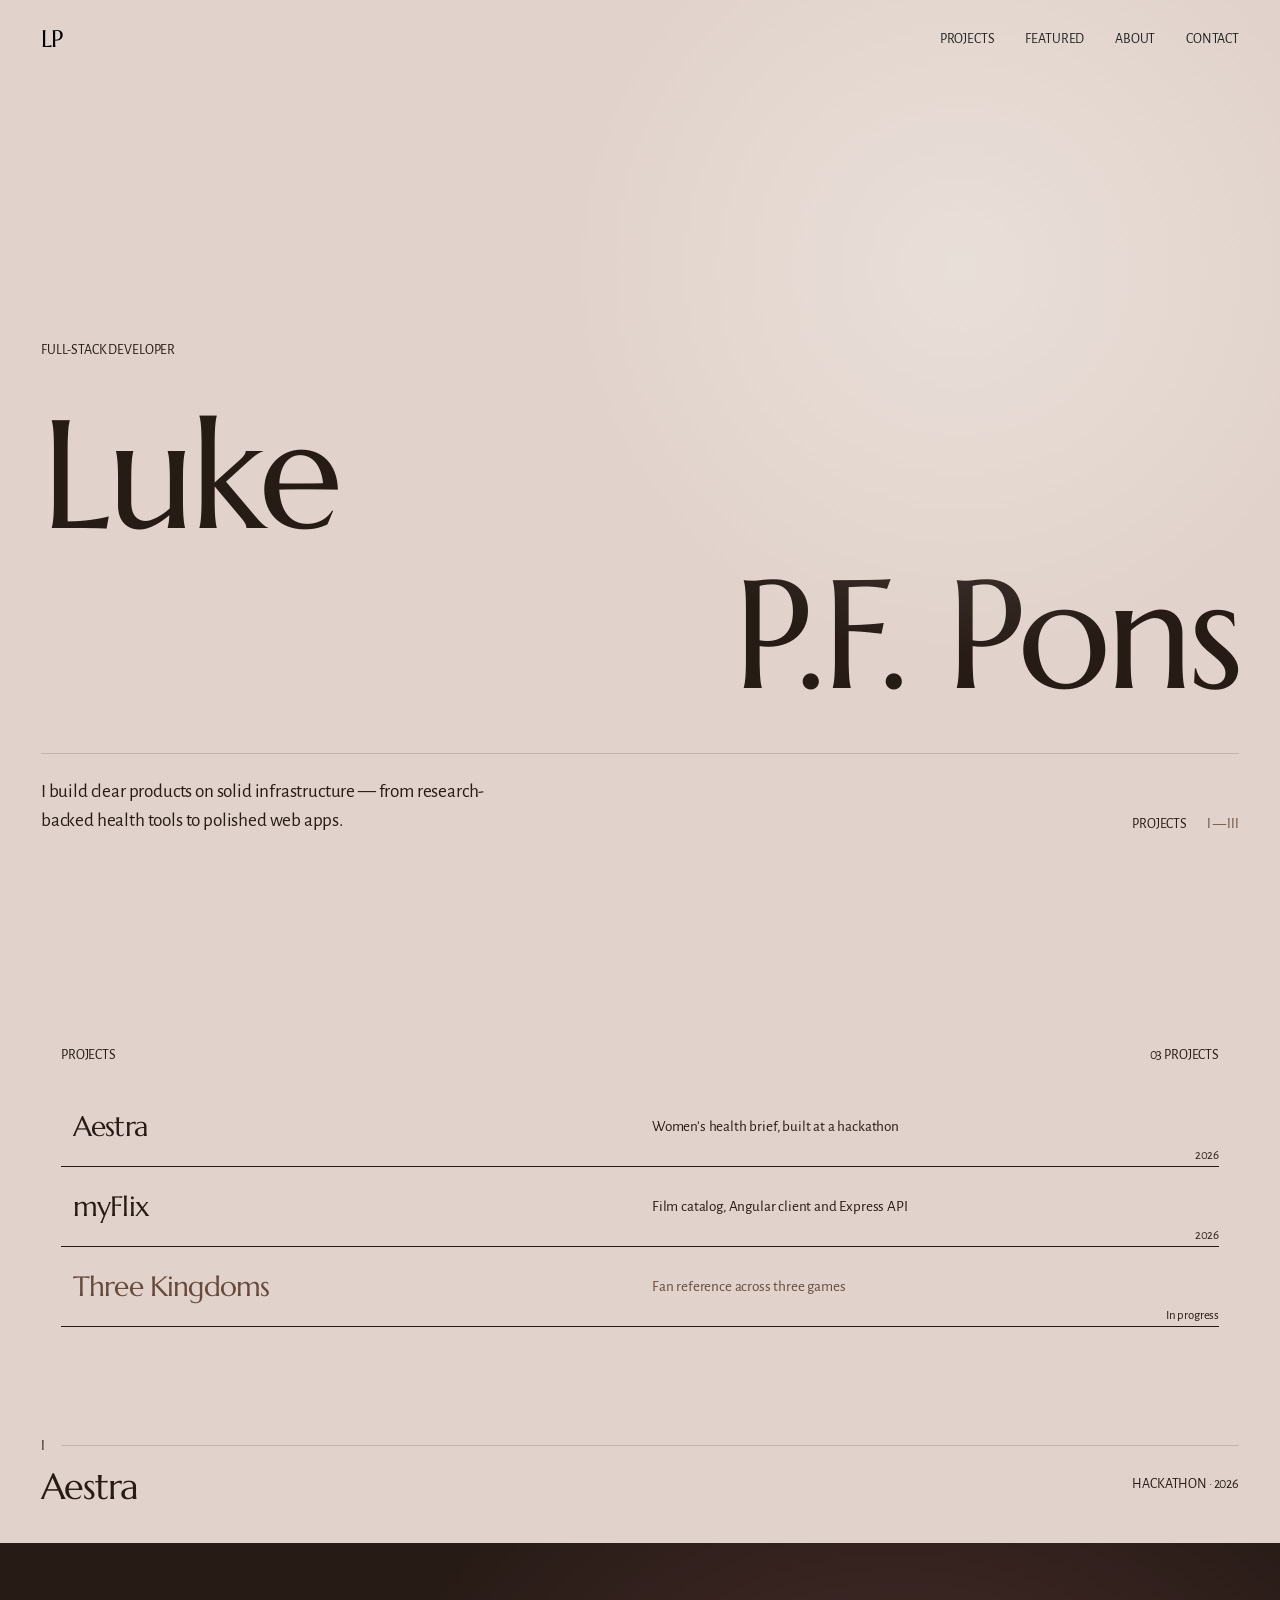
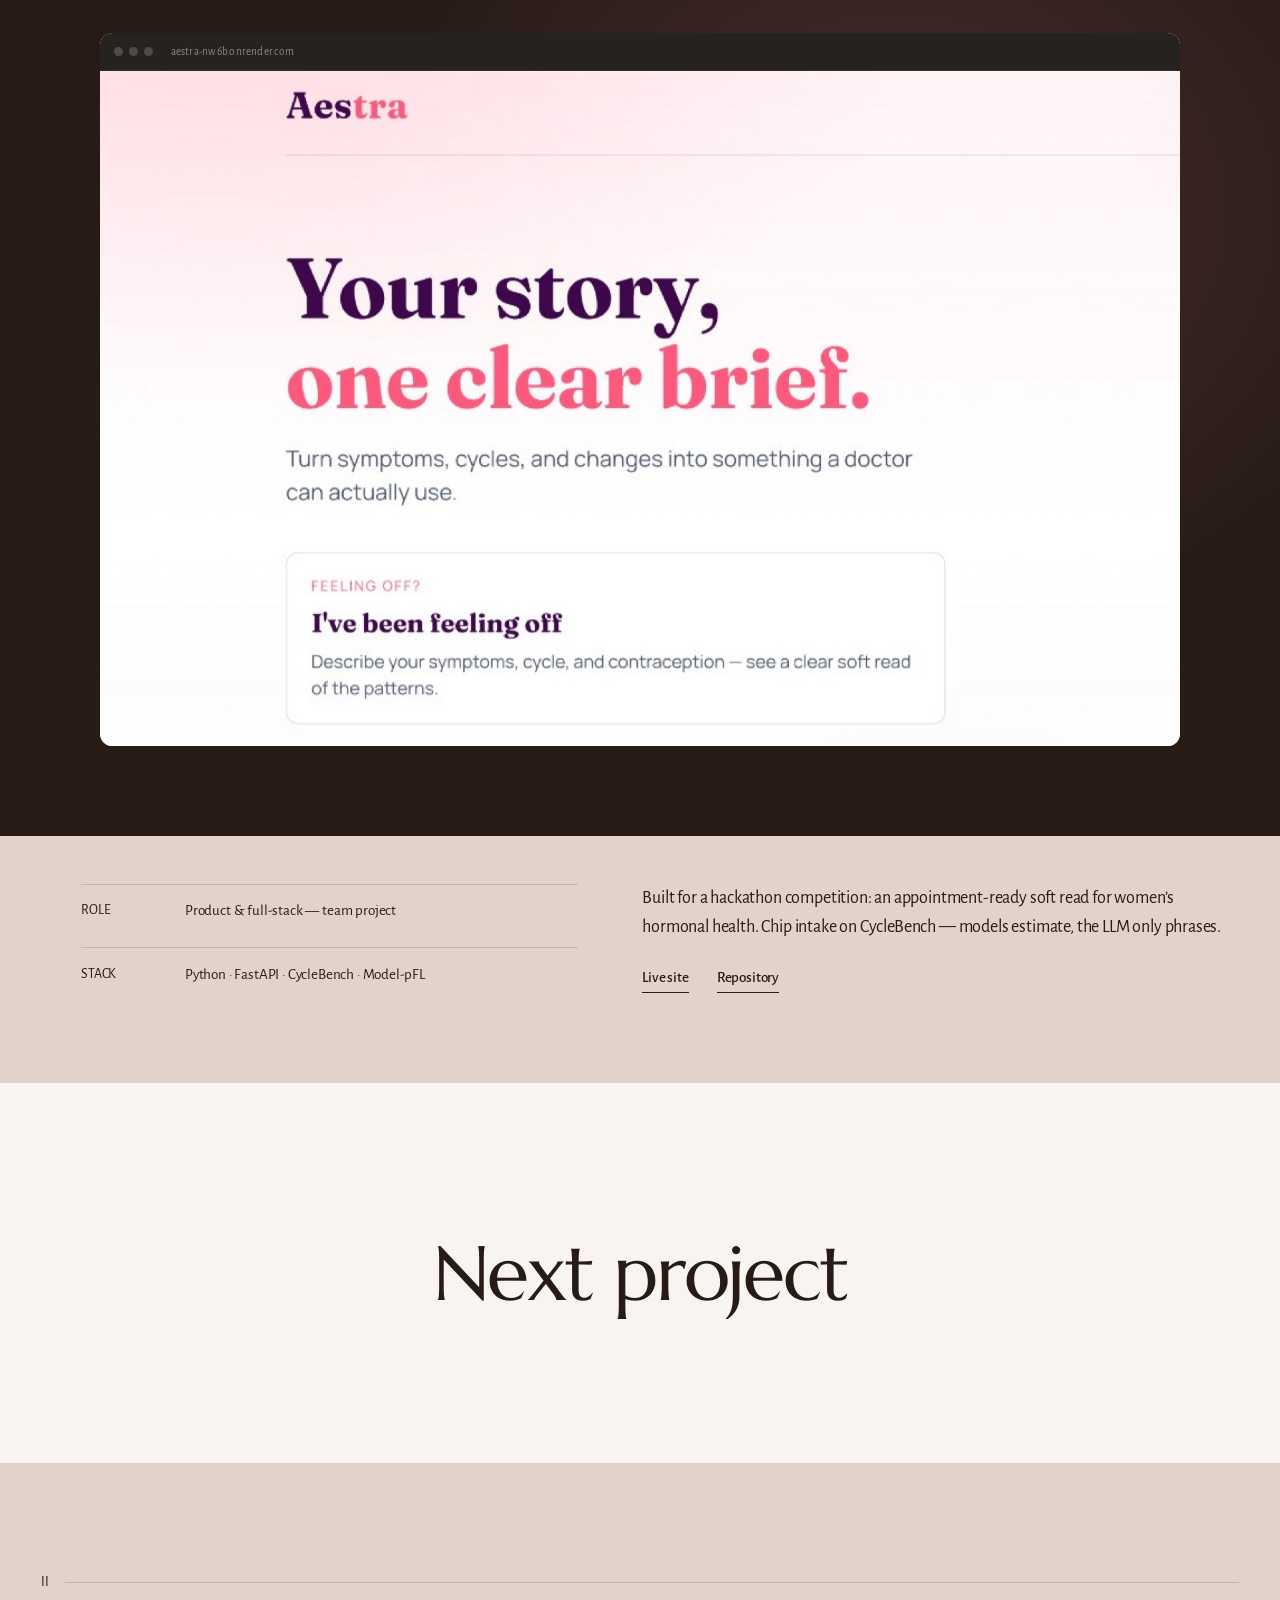
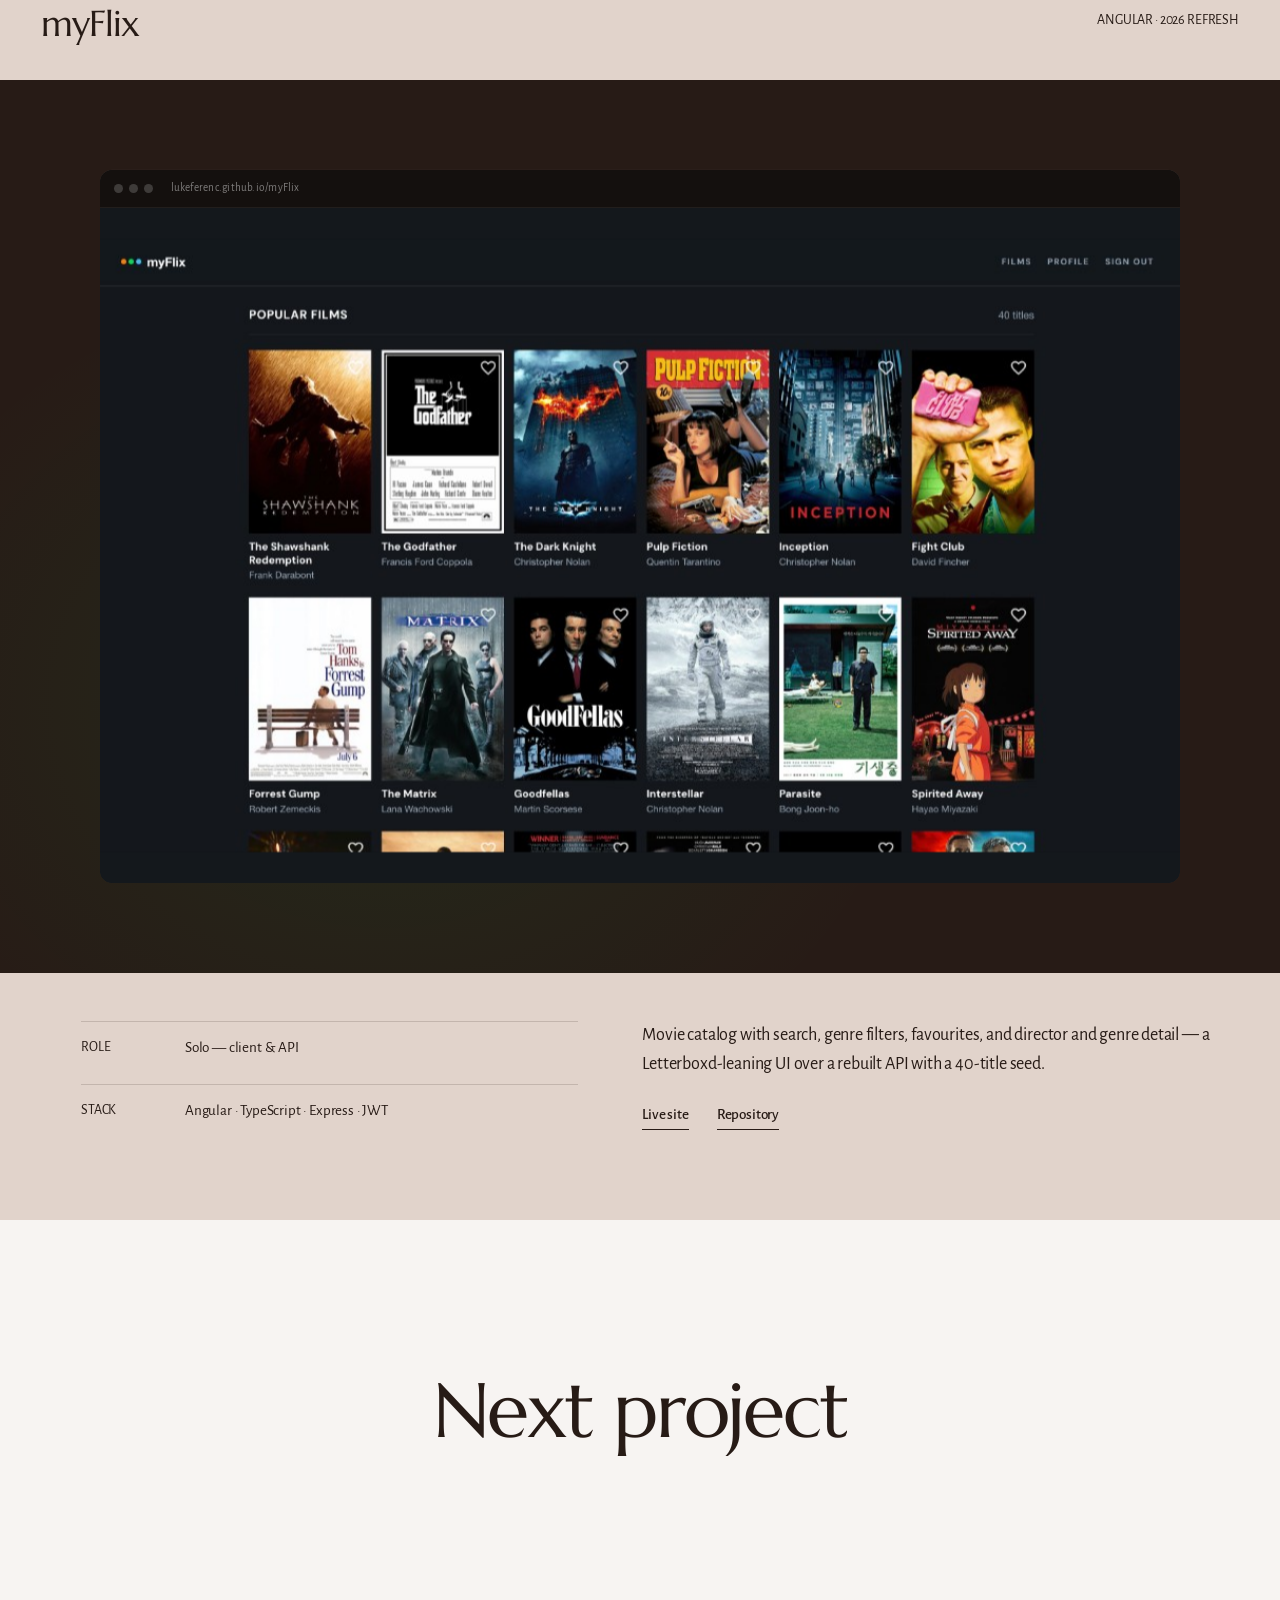
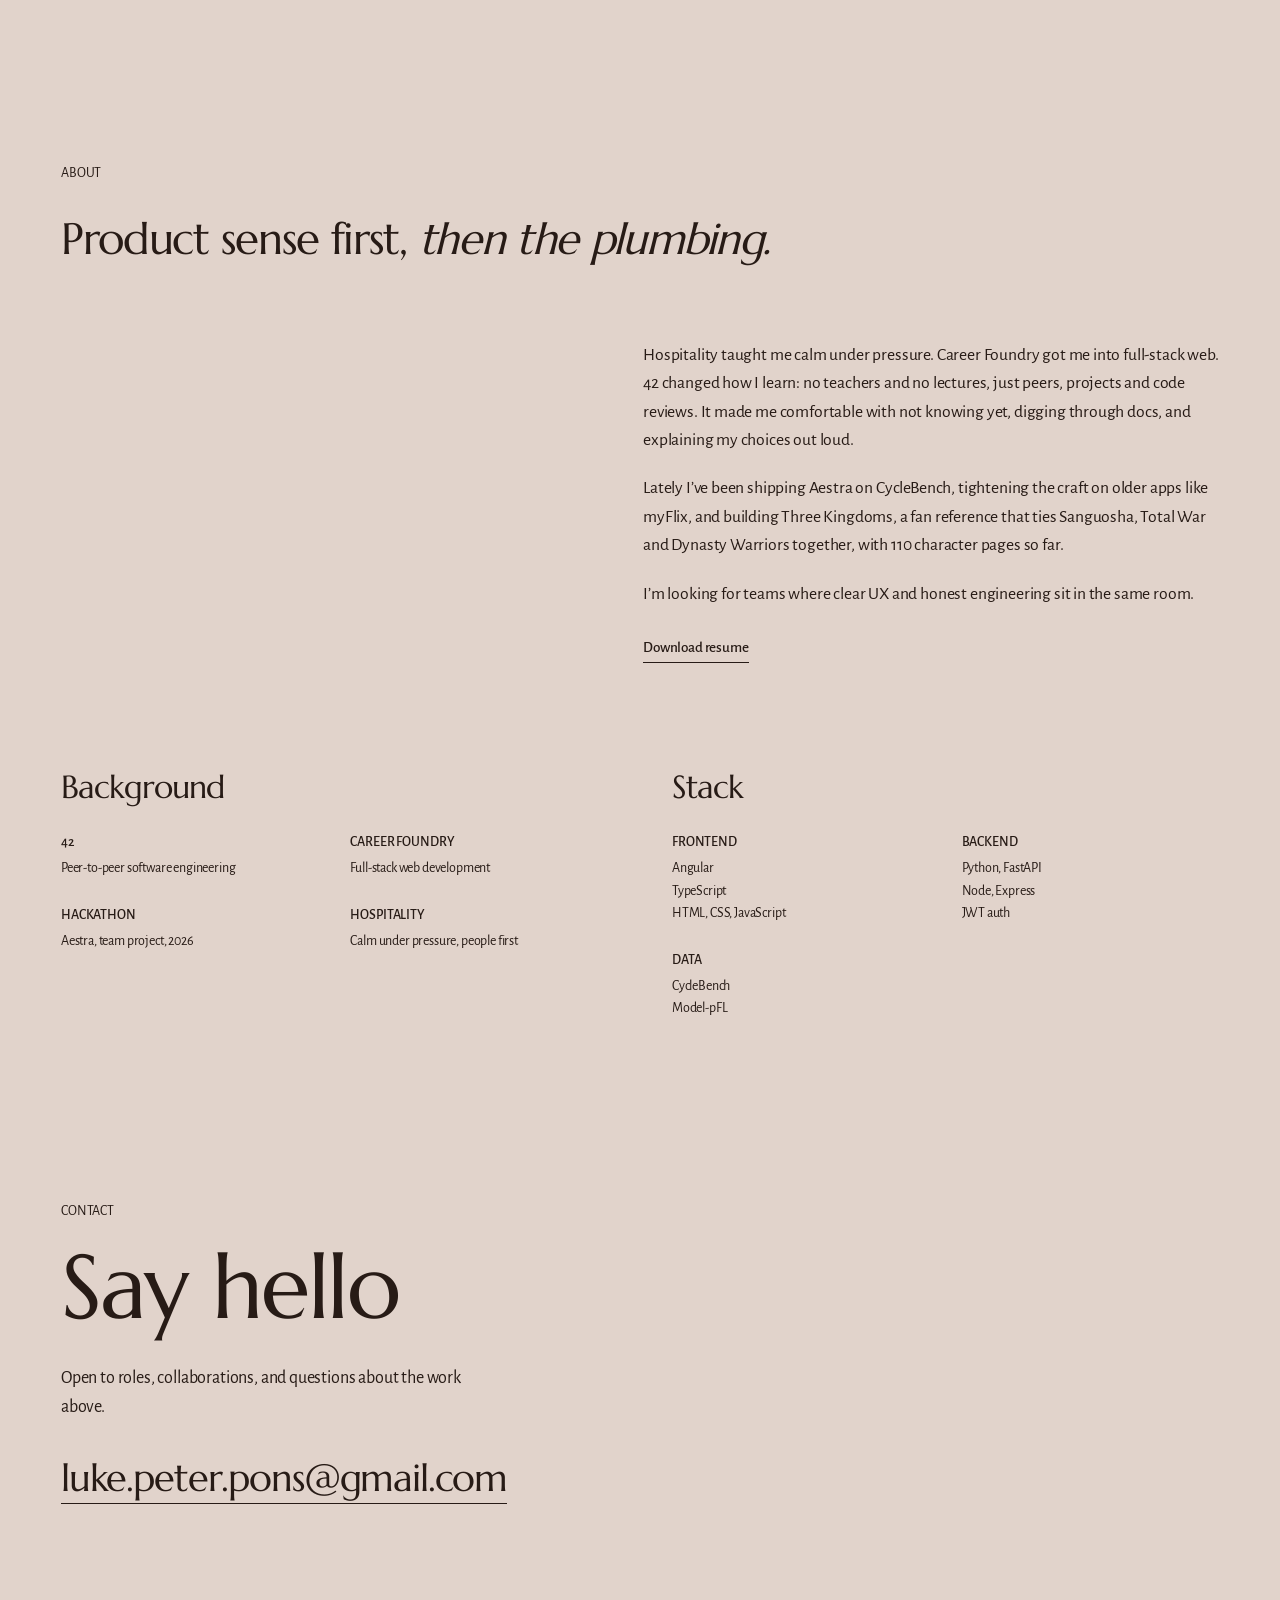
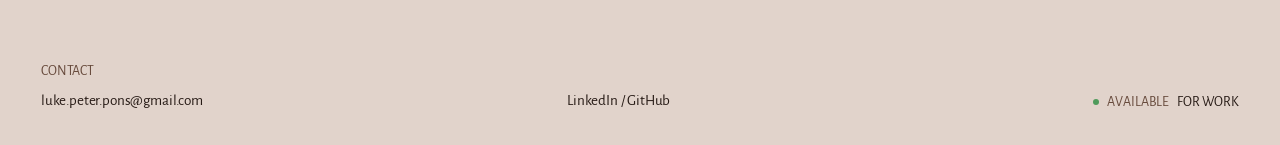
==== commit 705efa1a: "Next project band with letter roll on hover; drop fixed section label" ====
--- a/index.html
+++ b/index.html
@@ -18,7 +18,7 @@
   <link rel="preconnect" href="https://fonts.googleapis.com" />
   <link rel="preconnect" href="https://fonts.gstatic.com" crossorigin />
   <link href="https://fonts.googleapis.com/css2?family=Marcellus&family=Alegreya+Sans:ital,wght@0,400;0,500;1,400&display=swap" rel="stylesheet" />
-  <link rel="stylesheet" href="css/site.css?v=9" />
+  <link rel="stylesheet" href="css/site.css?v=10" />
   <script>document.documentElement.classList.add("js");</script>
 </head>
 <body>
@@ -35,8 +35,6 @@
       <a href="#contact">Contact</a>
     </nav>
   </header>
-
-  <p class="chrome__section" aria-hidden="true"><span data-section-label>Intro</span></p>
 
   <main>
     <section class="hero" id="top" data-section="Intro">
@@ -118,6 +116,12 @@
             </div>
           </div>
         </div>
+        <a class="next" href="#myflix" aria-label="Next project: myFlix">
+          <span class="next__text" aria-hidden="true">
+            <span class="next__line next__line--a" data-split>Next project</span>
+            <span class="next__line next__line--b" data-split>myFlix</span>
+          </span>
+        </a>
       </article>
 
       <article class="case case--myflix" id="myflix">
@@ -153,6 +157,12 @@
             </div>
           </div>
         </div>
+        <a class="next" href="#aestra" aria-label="Next project: Aestra">
+          <span class="next__text" aria-hidden="true">
+            <span class="next__line next__line--a" data-split>Next project</span>
+            <span class="next__line next__line--b" data-split>Aestra</span>
+          </span>
+        </a>
       </article>
     </section>
 
@@ -251,6 +261,6 @@
 
   <div class="cursor" aria-hidden="true"><span></span></div>
 
-  <script src="js/site.js?v=9"></script>
+  <script src="js/site.js?v=10"></script>
 </body>
 </html>
--- a/css/site.css
+++ b/css/site.css
@@ -124,14 +124,6 @@
   to { transform: scaleX(1); }
 }
 
-.at-end .chrome__section {
-  opacity: 0;
-}
-
-.chrome__section {
-  transition: opacity 0.3s ease;
-}
-
 .is-ready .loader {
   opacity: 0;
   visibility: hidden;
@@ -179,20 +171,6 @@
   opacity: 1;
 }
 
-.chrome__section {
-  position: fixed;
-  left: var(--pad);
-  bottom: 1.25rem;
-  z-index: 100;
-  margin: 0;
-  font-size: 0.875rem;
-  letter-spacing: -0.01em;
-  text-transform: uppercase;
-  color: var(--bg);
-  mix-blend-mode: difference;
-  pointer-events: none;
-}
-
 /* Hero */
 
 .hero {
@@ -487,6 +465,75 @@
   display: flex;
   gap: 1.75rem;
   margin-top: 1.5rem;
+}
+
+/* Next project */
+
+.next {
+  display: grid;
+  place-items: center;
+  margin-top: clamp(4rem, 10vh, 7rem);
+  padding: clamp(5rem, 16vh, 10rem) var(--pad);
+  background: var(--light);
+}
+
+.next__text {
+  display: grid;
+  overflow: hidden;
+  font-family: var(--font-display);
+  font-size: clamp(2.5rem, 6vw, 5.5rem);
+  line-height: 1.2;
+  letter-spacing: -0.03em;
+}
+
+.next__line {
+  grid-area: 1 / 1;
+  text-align: center;
+  white-space: nowrap;
+}
+
+.next__line .char {
+  display: inline-block;
+  transition: transform 0.7s var(--ease);
+  transition-delay: calc(var(--i) * 22ms);
+}
+
+.next__line--b .char {
+  transform: translateY(110%);
+}
+
+.next:hover .next__line--a .char,
+.next:focus-visible .next__line--a .char {
+  transform: translateY(-110%);
+}
+
+.next:hover .next__line--b .char,
+.next:focus-visible .next__line--b .char {
+  transform: none;
+}
+
+html:not(.js) .next__line--b {
+  display: none;
+}
+
+@media (hover: none) {
+  .next__text {
+    overflow: visible;
+    gap: 0.25rem;
+  }
+
+  .next__line {
+    grid-area: auto;
+  }
+
+  .next__line--b {
+    font-size: 0.45em;
+    color: var(--muted);
+  }
+
+  .next__line--b .char {
+    transform: none;
+  }
 }
 
 /* Index */
@@ -788,11 +835,7 @@
     display: none;
   }
 
-  .chrome__section {
-    display: none;
-  }
-
-  .case__bar span {
+    .case__bar span {
     display: none;
   }
 }
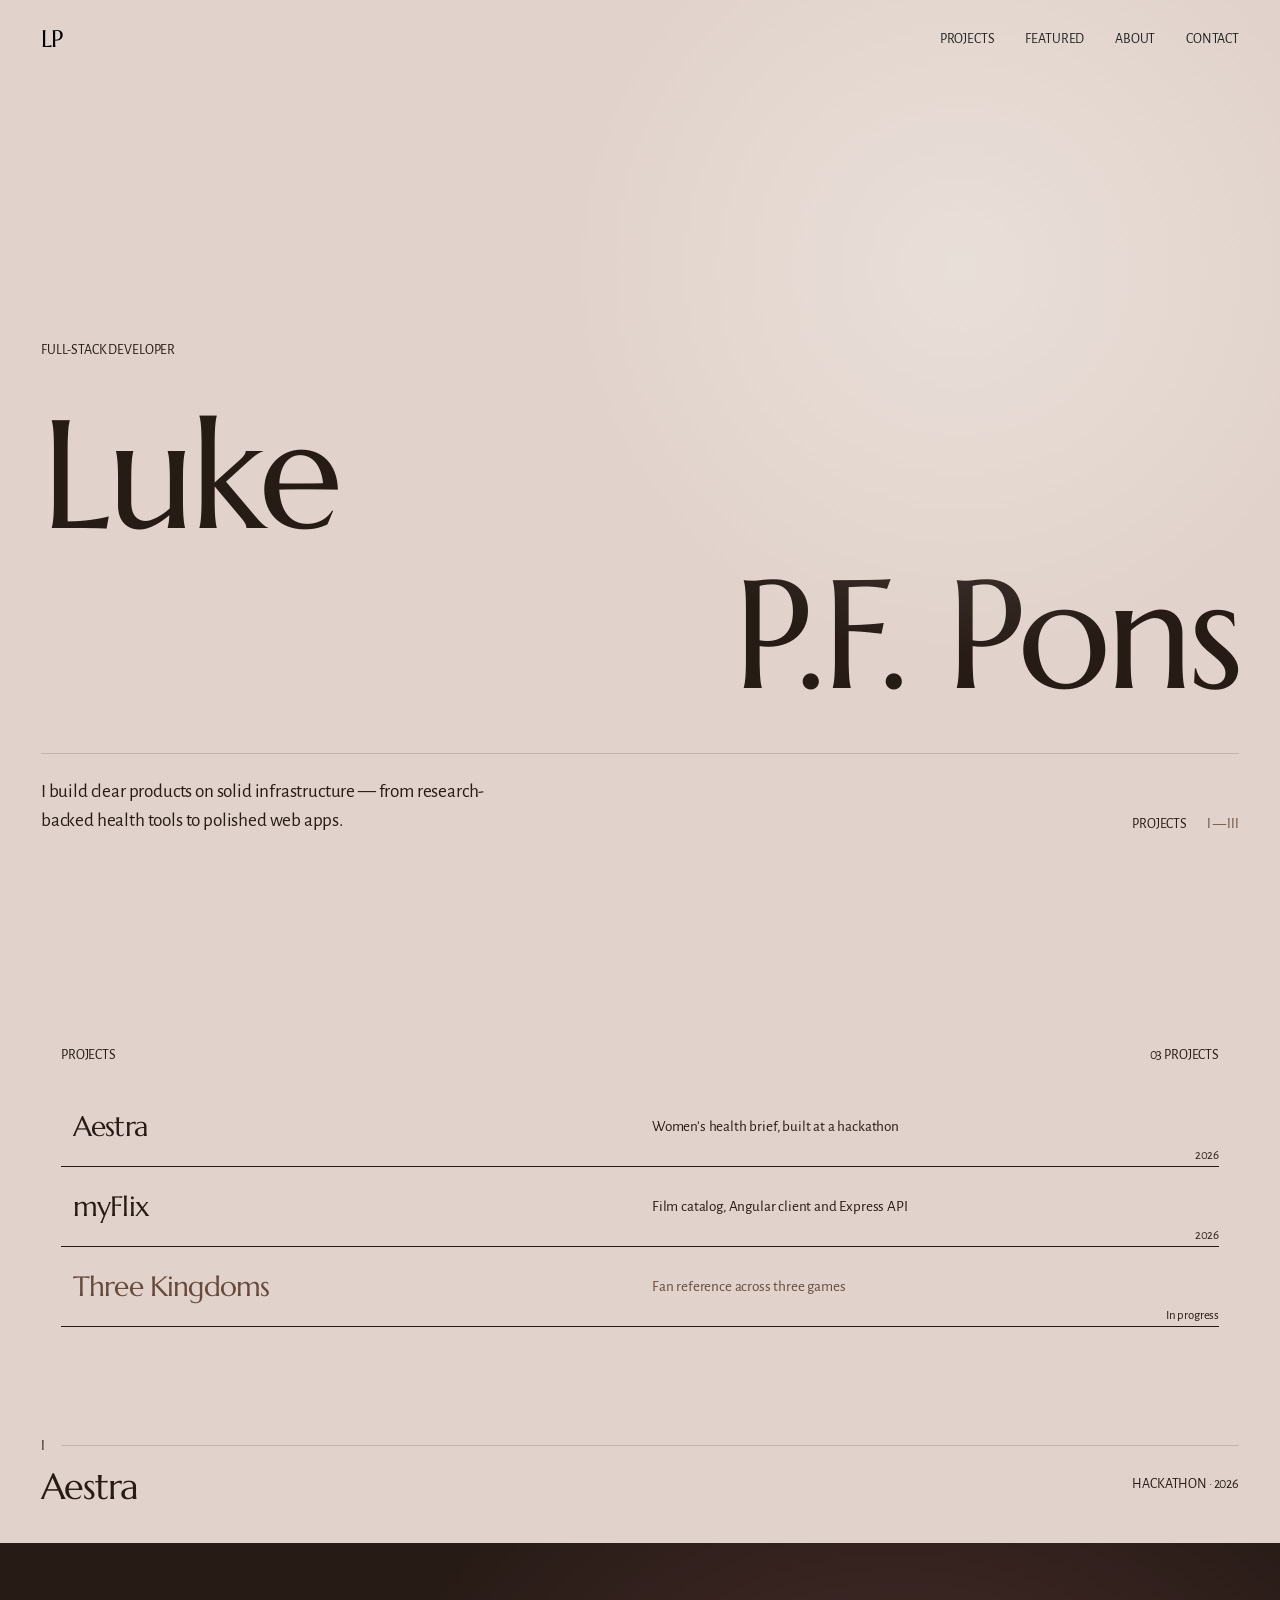
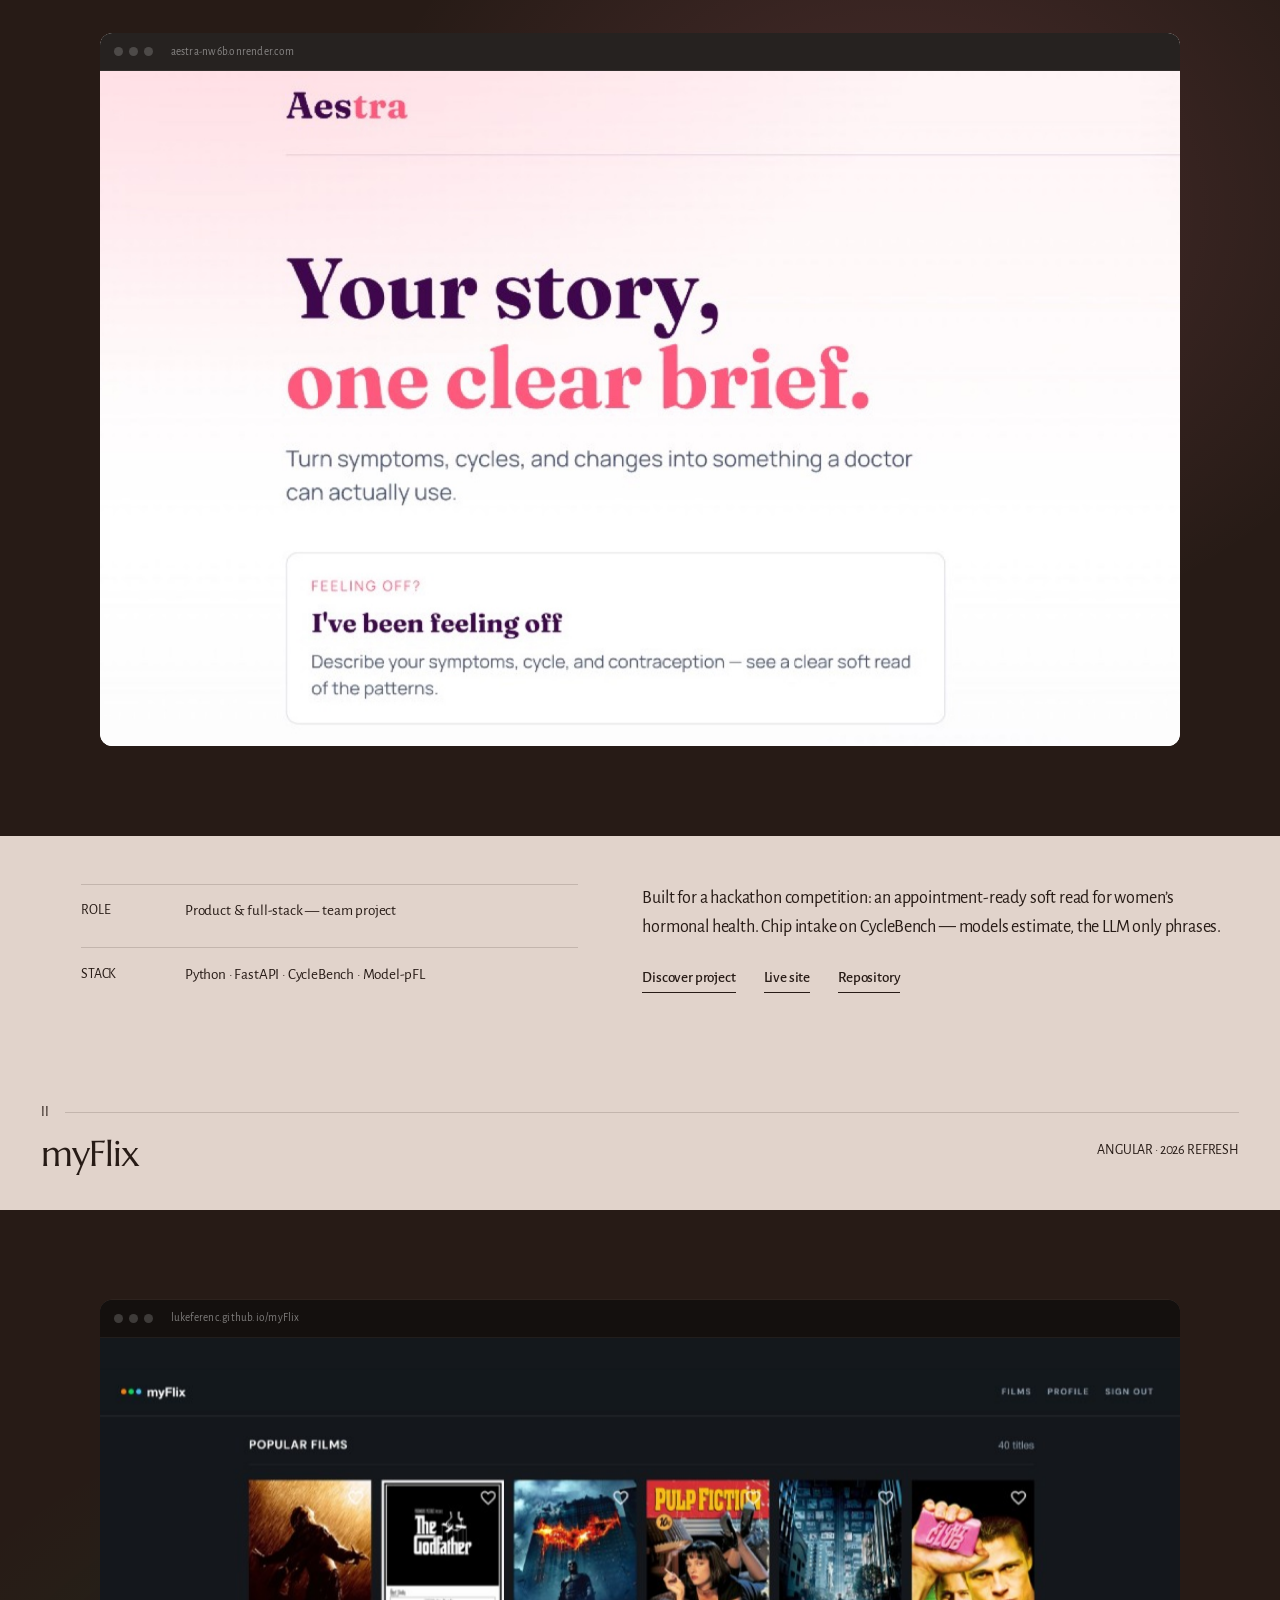
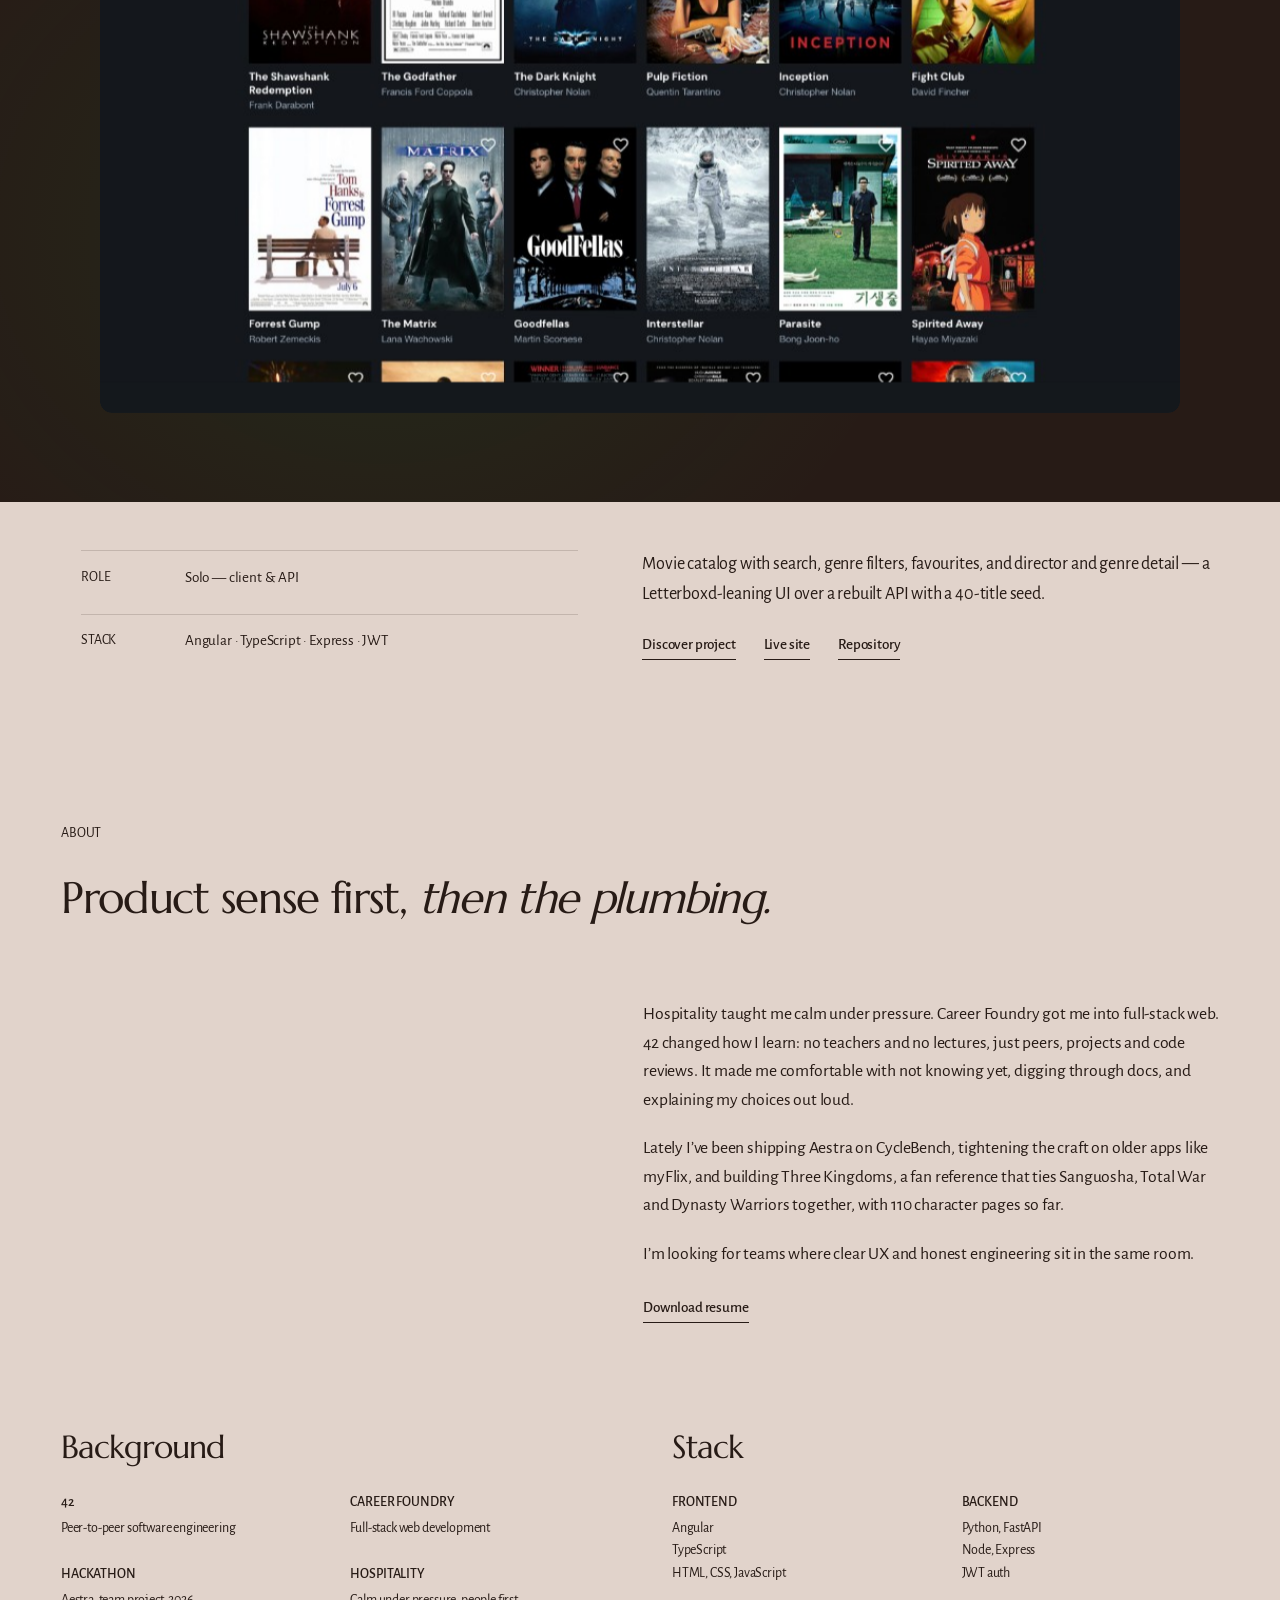
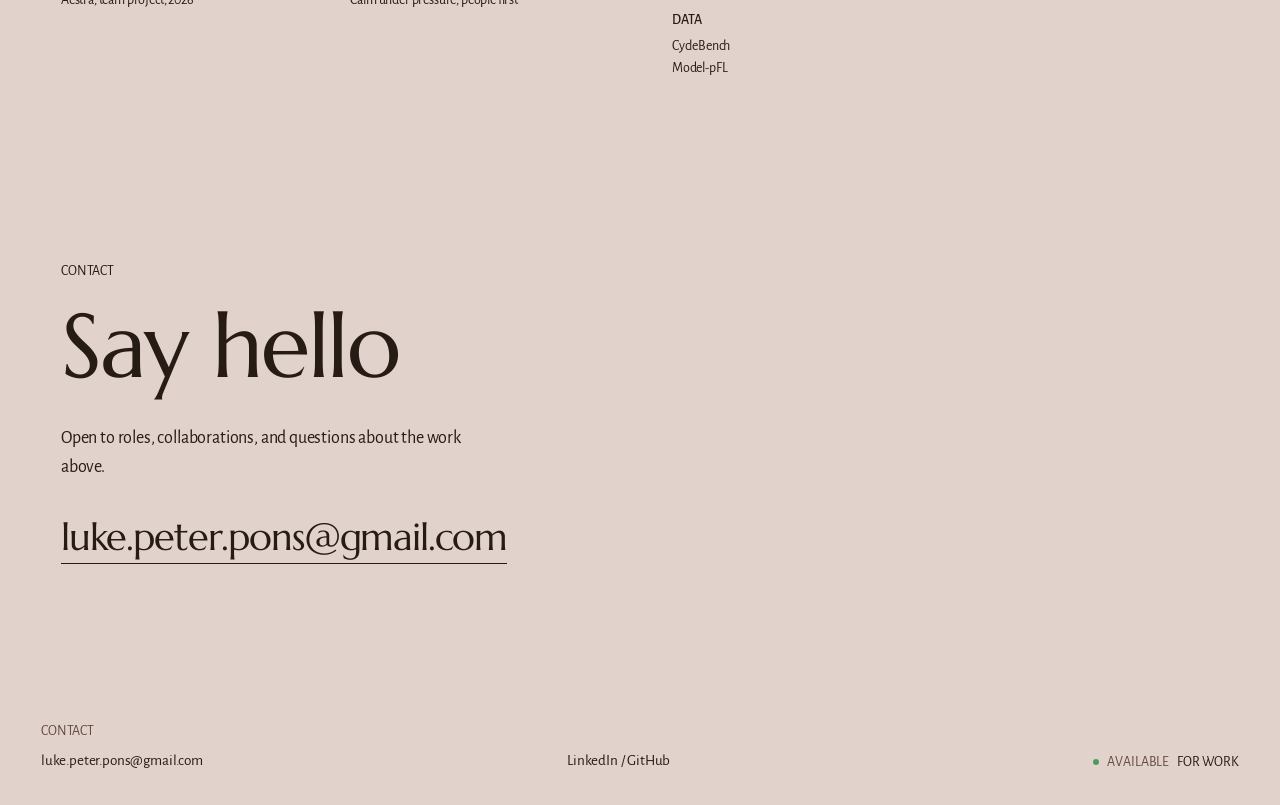
==== commit f5fd2a53: "Add Aestra and myFlix project pages with context, concept, outcome and next project" ====
--- a/index.html
+++ b/index.html
@@ -18,7 +18,7 @@
   <link rel="preconnect" href="https://fonts.googleapis.com" />
   <link rel="preconnect" href="https://fonts.gstatic.com" crossorigin />
   <link href="https://fonts.googleapis.com/css2?family=Marcellus&family=Alegreya+Sans:ital,wght@0,400;0,500;1,400&display=swap" rel="stylesheet" />
-  <link rel="stylesheet" href="css/site.css?v=10" />
+  <link rel="stylesheet" href="css/site.css?v=12" />
   <script>document.documentElement.classList.add("js");</script>
 </head>
 <body>
@@ -59,14 +59,14 @@
       </div>
       <ol class="index__list">
         <li class="reveal">
-          <a class="index__row" href="#aestra">
+          <a class="index__row" href="aestra.html">
             <span class="index__name">Aestra</span>
             <span class="index__type">Women’s health brief, built at a hackathon</span>
             <span class="index__year">2026</span>
           </a>
         </li>
         <li class="reveal">
-          <a class="index__row" href="#myflix">
+          <a class="index__row" href="myflix.html">
             <span class="index__name">myFlix</span>
             <span class="index__type">Film catalog, Angular client and Express API</span>
             <span class="index__year">2026</span>
@@ -90,7 +90,7 @@
           <span class="case__tag label">Hackathon · 2026</span>
         </header>
 
-        <a class="case__stage" href="https://aestra-nw6b.onrender.com/" target="_blank" rel="noopener noreferrer" data-cursor="Visit live">
+        <a class="case__stage" href="aestra.html" data-cursor="Discover project">
           <div class="case__frame reveal-frame">
             <div class="case__bar" aria-hidden="true"><i></i><i></i><i></i><span>aestra-nw6b.onrender.com</span></div>
             <div class="case__shot">
@@ -111,17 +111,12 @@
               models estimate, the LLM only phrases.
             </p>
             <div class="case__links">
+              <a class="link" href="aestra.html">Discover project</a>
               <a class="link" href="https://aestra-nw6b.onrender.com/" target="_blank" rel="noopener noreferrer">Live site</a>
               <a class="link" href="https://github.com/lukeferenc/Aestra" target="_blank" rel="noopener noreferrer">Repository</a>
             </div>
           </div>
         </div>
-        <a class="next" href="#myflix" aria-label="Next project: myFlix">
-          <span class="next__text" aria-hidden="true">
-            <span class="next__line next__line--a" data-split>Next project</span>
-            <span class="next__line next__line--b" data-split>myFlix</span>
-          </span>
-        </a>
       </article>
 
       <article class="case case--myflix" id="myflix">
@@ -131,7 +126,7 @@
           <span class="case__tag label">Angular · 2026 refresh</span>
         </header>
 
-        <a class="case__stage" href="https://lukeferenc.github.io/myFlix-Angular-client2/" target="_blank" rel="noopener noreferrer" data-cursor="Visit live">
+        <a class="case__stage" href="myflix.html" data-cursor="Discover project">
           <div class="case__frame reveal-frame">
             <div class="case__bar" aria-hidden="true"><i></i><i></i><i></i><span>lukeferenc.github.io/myFlix</span></div>
             <div class="case__shot">
@@ -152,17 +147,12 @@
               a 40-title seed.
             </p>
             <div class="case__links">
+              <a class="link" href="myflix.html">Discover project</a>
               <a class="link" href="https://lukeferenc.github.io/myFlix-Angular-client2/" target="_blank" rel="noopener noreferrer">Live site</a>
               <a class="link" href="https://github.com/lukeferenc/myFlix-Angular-client2" target="_blank" rel="noopener noreferrer">Repository</a>
             </div>
           </div>
         </div>
-        <a class="next" href="#aestra" aria-label="Next project: Aestra">
-          <span class="next__text" aria-hidden="true">
-            <span class="next__line next__line--a" data-split>Next project</span>
-            <span class="next__line next__line--b" data-split>Aestra</span>
-          </span>
-        </a>
       </article>
     </section>
 
@@ -261,6 +251,6 @@
 
   <div class="cursor" aria-hidden="true"><span></span></div>
 
-  <script src="js/site.js?v=10"></script>
+  <script src="js/site.js?v=12"></script>
 </body>
 </html>
--- a/css/site.css
+++ b/css/site.css
@@ -44,6 +44,7 @@
 img {
   display: block;
   max-width: 100%;
+  height: auto;
 }
 
 a {
@@ -534,6 +535,256 @@
   .next__line--b .char {
     transform: none;
   }
+}
+
+/* Project page */
+
+.project-page {
+  background: var(--light);
+}
+
+.project-page .next {
+  margin-top: 0;
+  background: var(--bg);
+}
+
+.chrome__crumb {
+  display: inline-flex;
+  align-items: baseline;
+  gap: 0.6rem;
+}
+
+.chrome__crumb span {
+  font-size: 0.8rem;
+  text-transform: uppercase;
+}
+
+.p-head {
+  display: grid;
+  justify-items: center;
+  gap: 1.5rem;
+  padding: clamp(8rem, 22vh, 12rem) var(--pad) clamp(3rem, 8vh, 5rem);
+  text-align: center;
+}
+
+.p-title {
+  margin: 0;
+  font-family: var(--font-display);
+  font-weight: 400;
+  font-size: clamp(3.5rem, 9vw, 8rem);
+  line-height: 1;
+  letter-spacing: -0.03em;
+}
+
+.p-lede {
+  max-width: 34rem;
+  margin: 0;
+  font-size: clamp(1.1rem, 1.4vw, 1.35rem);
+}
+
+.p-meta {
+  display: grid;
+  grid-template-columns: repeat(2, minmax(0, 1fr));
+  gap: 1.5rem 2rem;
+  max-width: var(--max);
+  margin: 0 auto;
+  padding: 0 var(--pad) clamp(3rem, 8vh, 5rem);
+}
+
+@media (min-width: 860px) {
+  .p-meta {
+    grid-template-columns: repeat(5, minmax(0, 1fr));
+  }
+}
+
+.p-meta div {
+  display: grid;
+  gap: 0.35rem;
+  padding-top: 0.9rem;
+  border-top: 1px solid var(--ink);
+}
+
+.p-meta dd {
+  margin: 0;
+  font-size: 0.95rem;
+}
+
+.p-meta a {
+  background: linear-gradient(currentColor, currentColor) left bottom / 100% 1px no-repeat;
+}
+
+.p-stage {
+  padding: clamp(2rem, 7vw, 7rem) var(--pad);
+  background: var(--stage, var(--dark));
+  overflow: hidden;
+}
+
+.p-section {
+  display: grid;
+  gap: 2rem;
+  max-width: var(--max);
+  margin: 0 auto;
+  padding: clamp(6rem, 16vh, 10rem) var(--pad);
+}
+
+@media (min-width: 900px) {
+  .p-section {
+    grid-template-columns: 1fr 1fr;
+    gap: 4rem;
+  }
+}
+
+.p-heading {
+  margin: 1.25rem 0 0;
+  font-family: var(--font-display);
+  font-weight: 400;
+  font-size: clamp(2rem, 3.4vw, 3.25rem);
+  line-height: 1.12;
+  letter-spacing: -0.03em;
+}
+
+.p-body {
+  display: grid;
+  gap: 1.1rem;
+  max-width: 30rem;
+}
+
+.p-body p {
+  margin: 0;
+  font-size: clamp(1.05rem, 1.25vw, 1.25rem);
+  line-height: 1.618;
+}
+
+.p-list {
+  display: grid;
+  gap: 0.6rem;
+  margin: 0.5rem 0 0;
+  padding: 0 0 0 1.75rem;
+  list-style: none;
+}
+
+.p-list li {
+  position: relative;
+  font-size: clamp(1rem, 1.15vw, 1.15rem);
+}
+
+.p-list li::before {
+  content: "·";
+  position: absolute;
+  left: -1rem;
+}
+
+.p-split {
+  display: grid;
+}
+
+@media (min-width: 900px) {
+  .p-split {
+    grid-template-columns: 1fr 1fr;
+    min-height: 100vh;
+  }
+
+  .p-split--rev .p-split__media {
+    order: 2;
+  }
+}
+
+.p-split__media {
+  display: grid;
+  place-items: center;
+  padding: clamp(2rem, 5vw, 5rem);
+  background: var(--split-bg, var(--bg));
+  overflow: hidden;
+}
+
+.p-split__media img {
+  width: 100%;
+  max-height: 82vh;
+  object-fit: contain;
+  border-radius: 10px;
+  box-shadow: 0 30px 70px rgba(39, 27, 22, 0.22);
+}
+
+.p-split__media--tall img {
+  width: auto;
+  max-width: 100%;
+}
+
+.p-split__text {
+  display: grid;
+  align-content: center;
+  gap: 2.5rem;
+  padding: clamp(4rem, 10vh, 7rem) var(--pad);
+}
+
+@media (min-width: 900px) {
+  .p-split__text {
+    padding: 4rem clamp(2rem, 6vw, 6rem);
+  }
+
+  .p-split__text .p-body {
+    margin-left: clamp(2rem, 6vw, 5rem);
+  }
+}
+
+.p-wide {
+  padding: clamp(2rem, 6vw, 6rem) var(--pad);
+  background: var(--wide-bg, var(--dark));
+}
+
+.p-wide img {
+  width: 100%;
+  max-width: 1400px;
+  margin: 0 auto;
+  border-radius: 10px;
+}
+
+.p-gallery {
+  display: grid;
+  grid-template-columns: repeat(auto-fit, minmax(min(100%, 15rem), 24rem));
+  justify-content: center;
+  gap: clamp(1rem, 2vw, 1.5rem);
+  padding: 0 var(--pad) clamp(6rem, 16vh, 10rem);
+}
+
+.p-gallery figure {
+  margin: 0;
+  display: grid;
+  place-items: center;
+  padding: clamp(1.5rem, 3vw, 3rem);
+  background: var(--bg);
+}
+
+.p-gallery img {
+  width: auto;
+  max-height: 70vh;
+  border-radius: 8px;
+  box-shadow: 0 18px 40px rgba(39, 27, 22, 0.2);
+}
+
+.p-credits {
+  display: grid;
+  gap: 3rem;
+  max-width: var(--max);
+  margin: 0 auto;
+  padding: 0 var(--pad) clamp(6rem, 16vh, 10rem);
+}
+
+@media (min-width: 900px) {
+  .p-credits {
+    grid-template-columns: 1fr 1fr;
+  }
+}
+
+.p-credits__intro {
+  grid-column: 1 / -1;
+  margin: 0;
+  font-size: 1.05rem;
+}
+
+.p-credits .about__cols {
+  grid-template-columns: 1fr;
+  gap: 1.25rem;
 }
 
 /* Index */
@@ -821,6 +1072,9 @@
   }
 
   .cursor span {
+    padding: 0 0.75rem;
+    text-align: center;
+    line-height: 1.15;
     font-size: 0.8rem;
     font-weight: 500;
     letter-spacing: -0.01em;
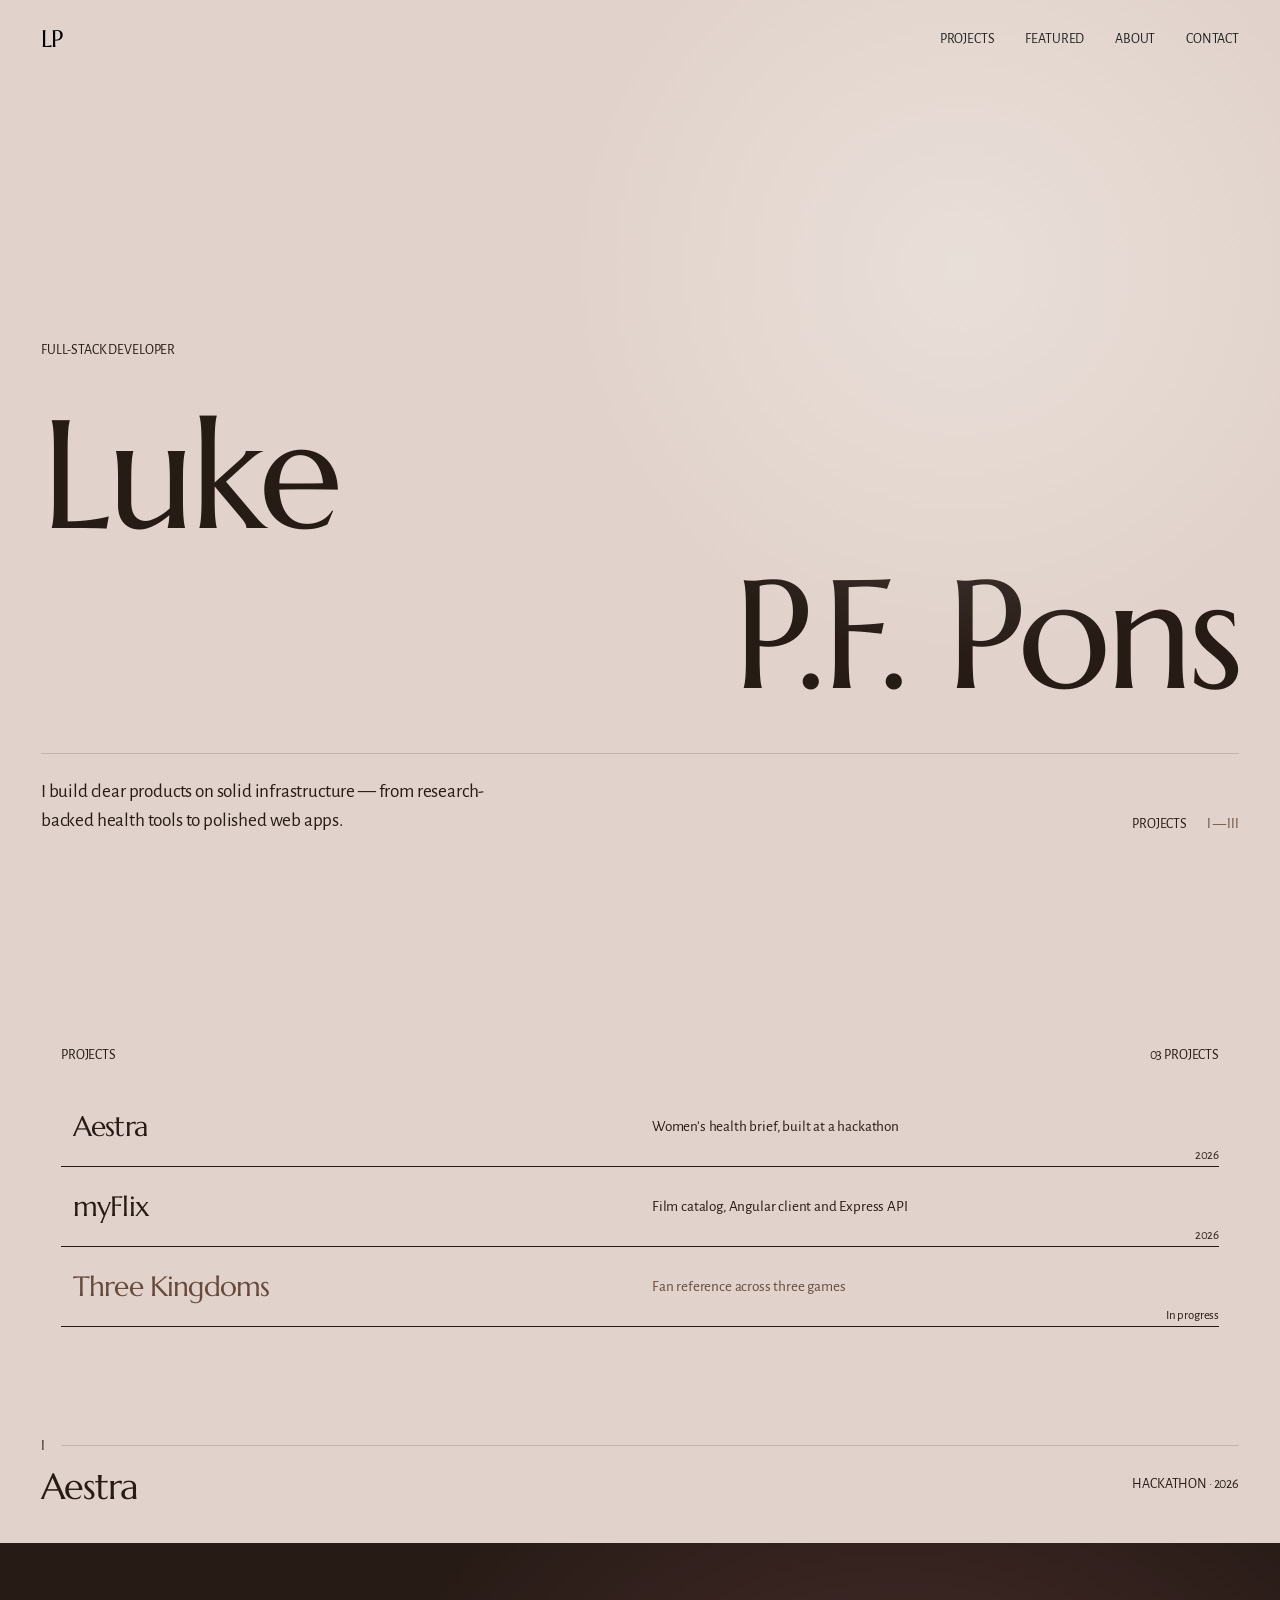
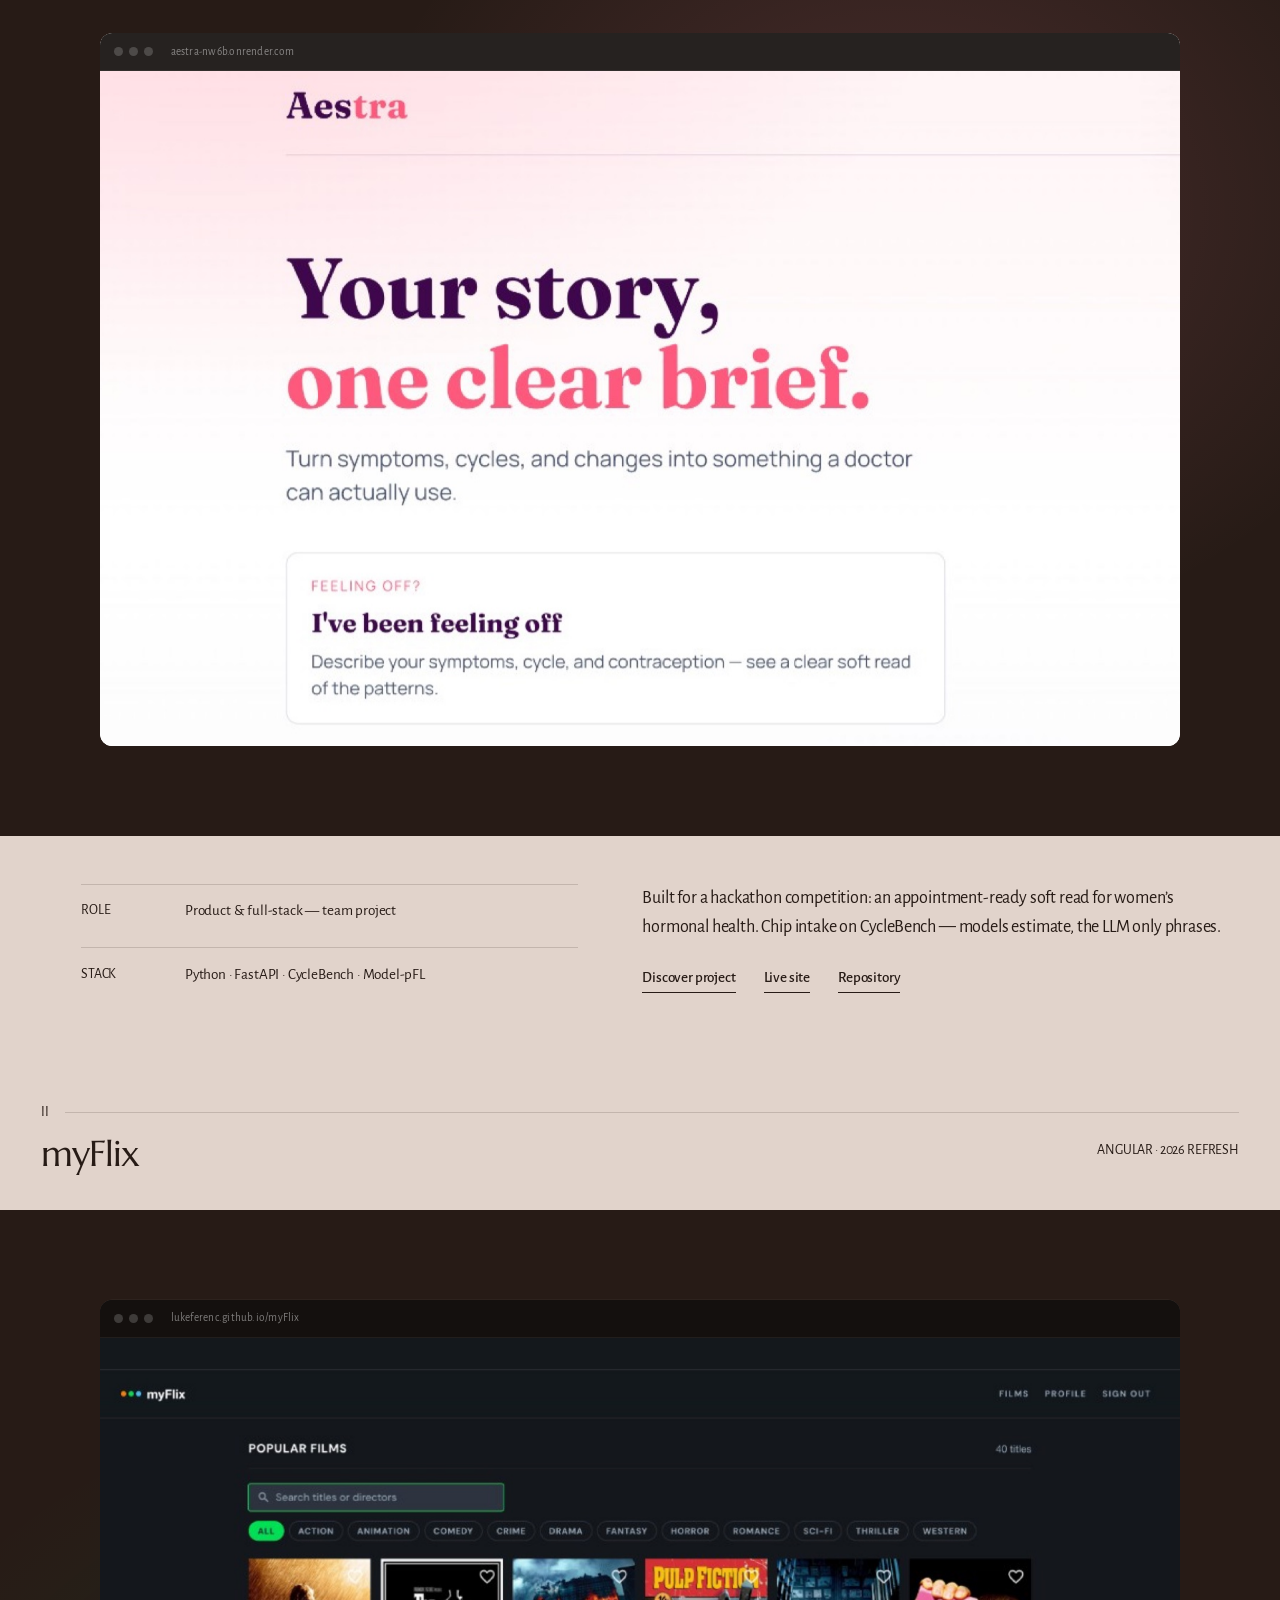
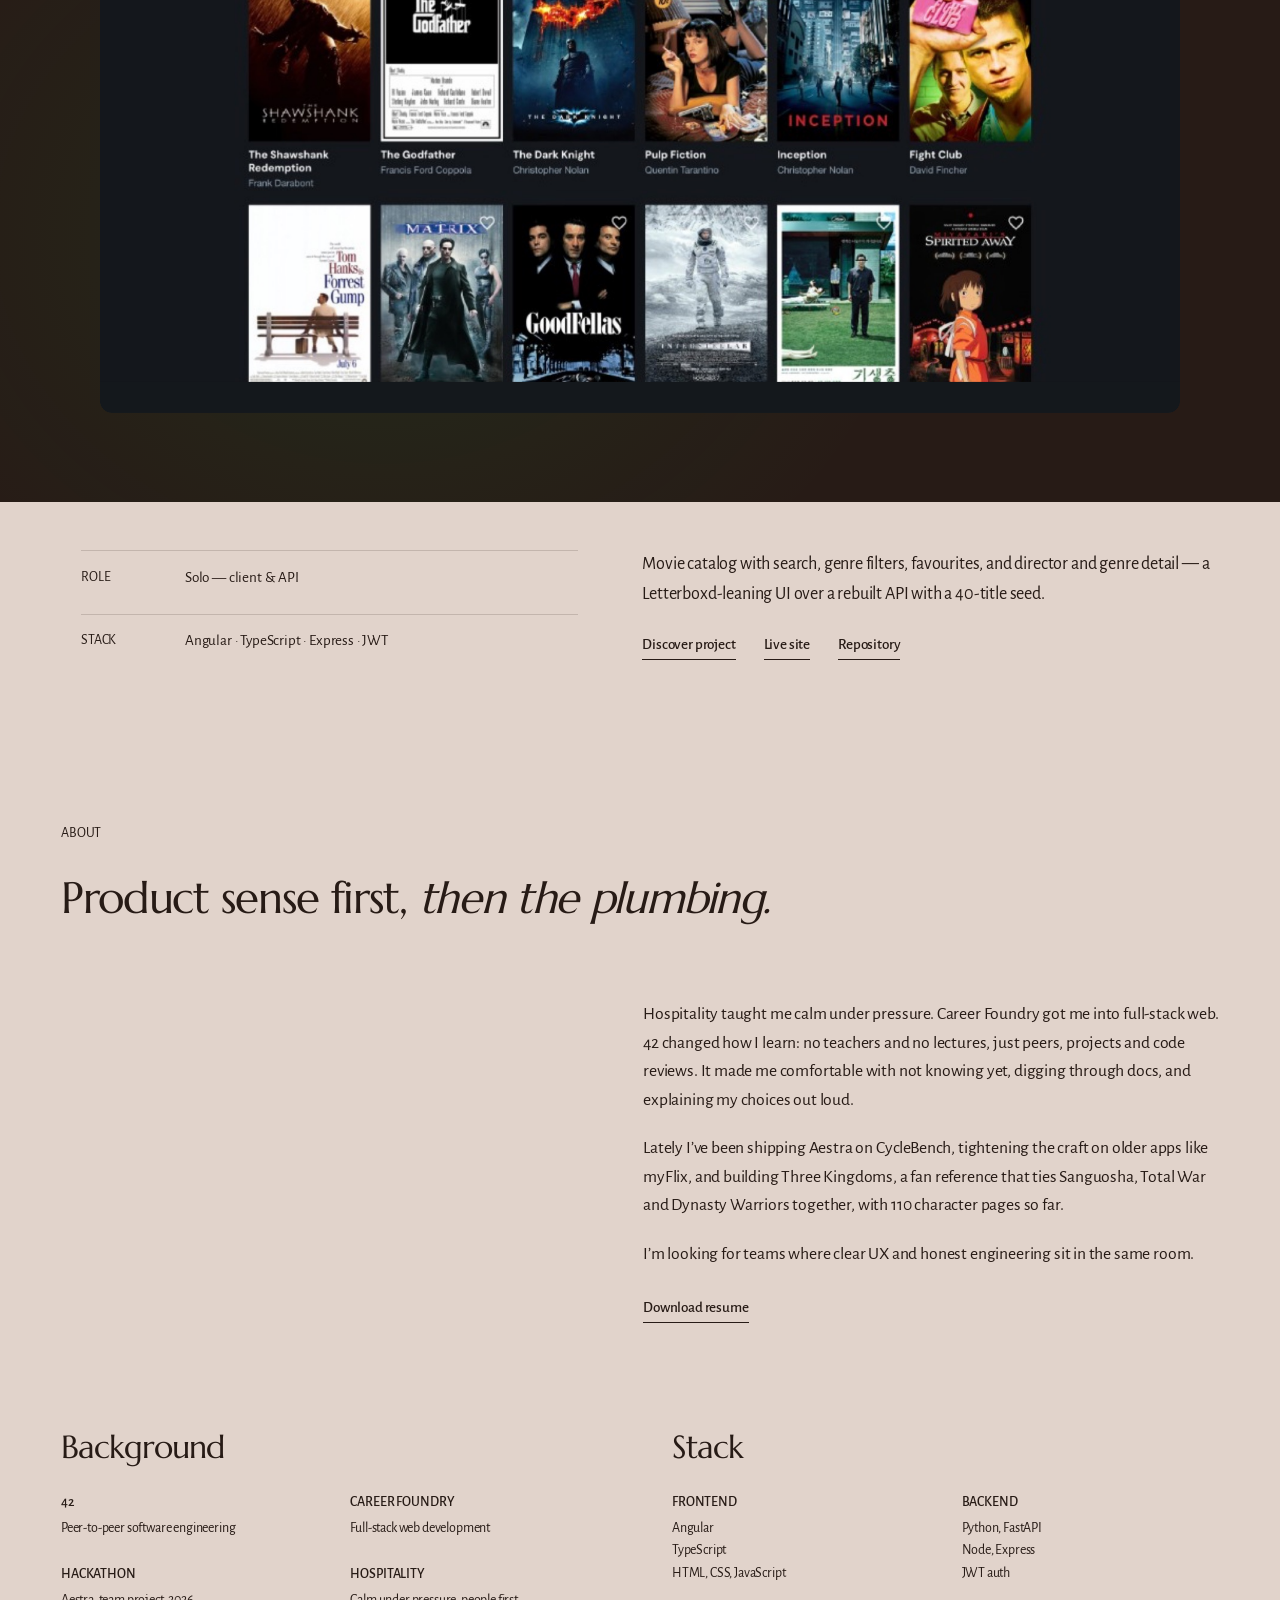
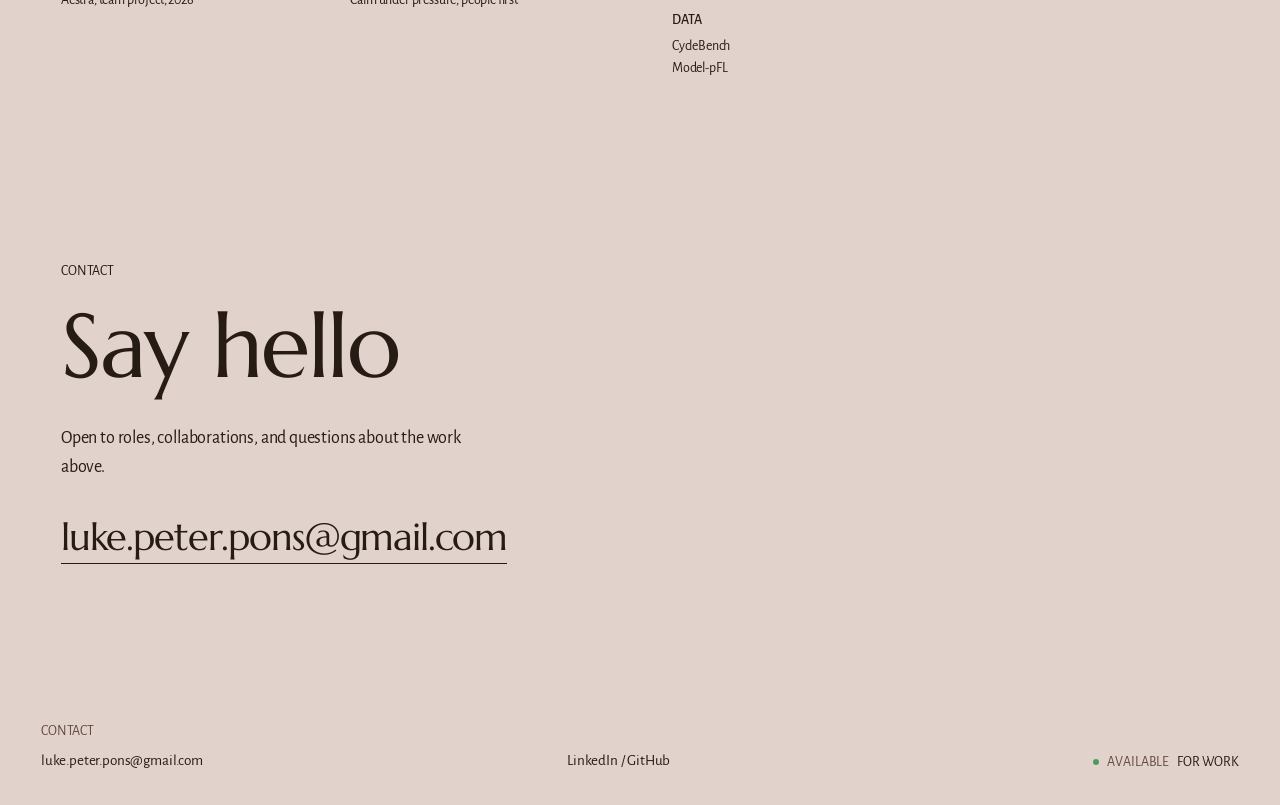
==== commit 3bfb53bb: "Show the current myFlix screens on the project page. Landing, catalog, profile, and edit replace the" ====
--- a/index.html
+++ b/index.html
@@ -130,7 +130,7 @@
           <div class="case__frame reveal-frame">
             <div class="case__bar" aria-hidden="true"><i></i><i></i><i></i><span>lukeferenc.github.io/myFlix</span></div>
             <div class="case__shot">
-              <img src="assets/img/myflix.png?v=4" alt="myFlix film catalog with poster grid" width="1024" height="581" loading="lazy" decoding="async" data-parallax />
+              <img src="assets/img/projects/myflix-catalog.jpg?v=2" alt="myFlix film catalog with poster grid" width="1800" height="1023" loading="lazy" decoding="async" data-parallax />
             </div>
           </div>
         </a>
